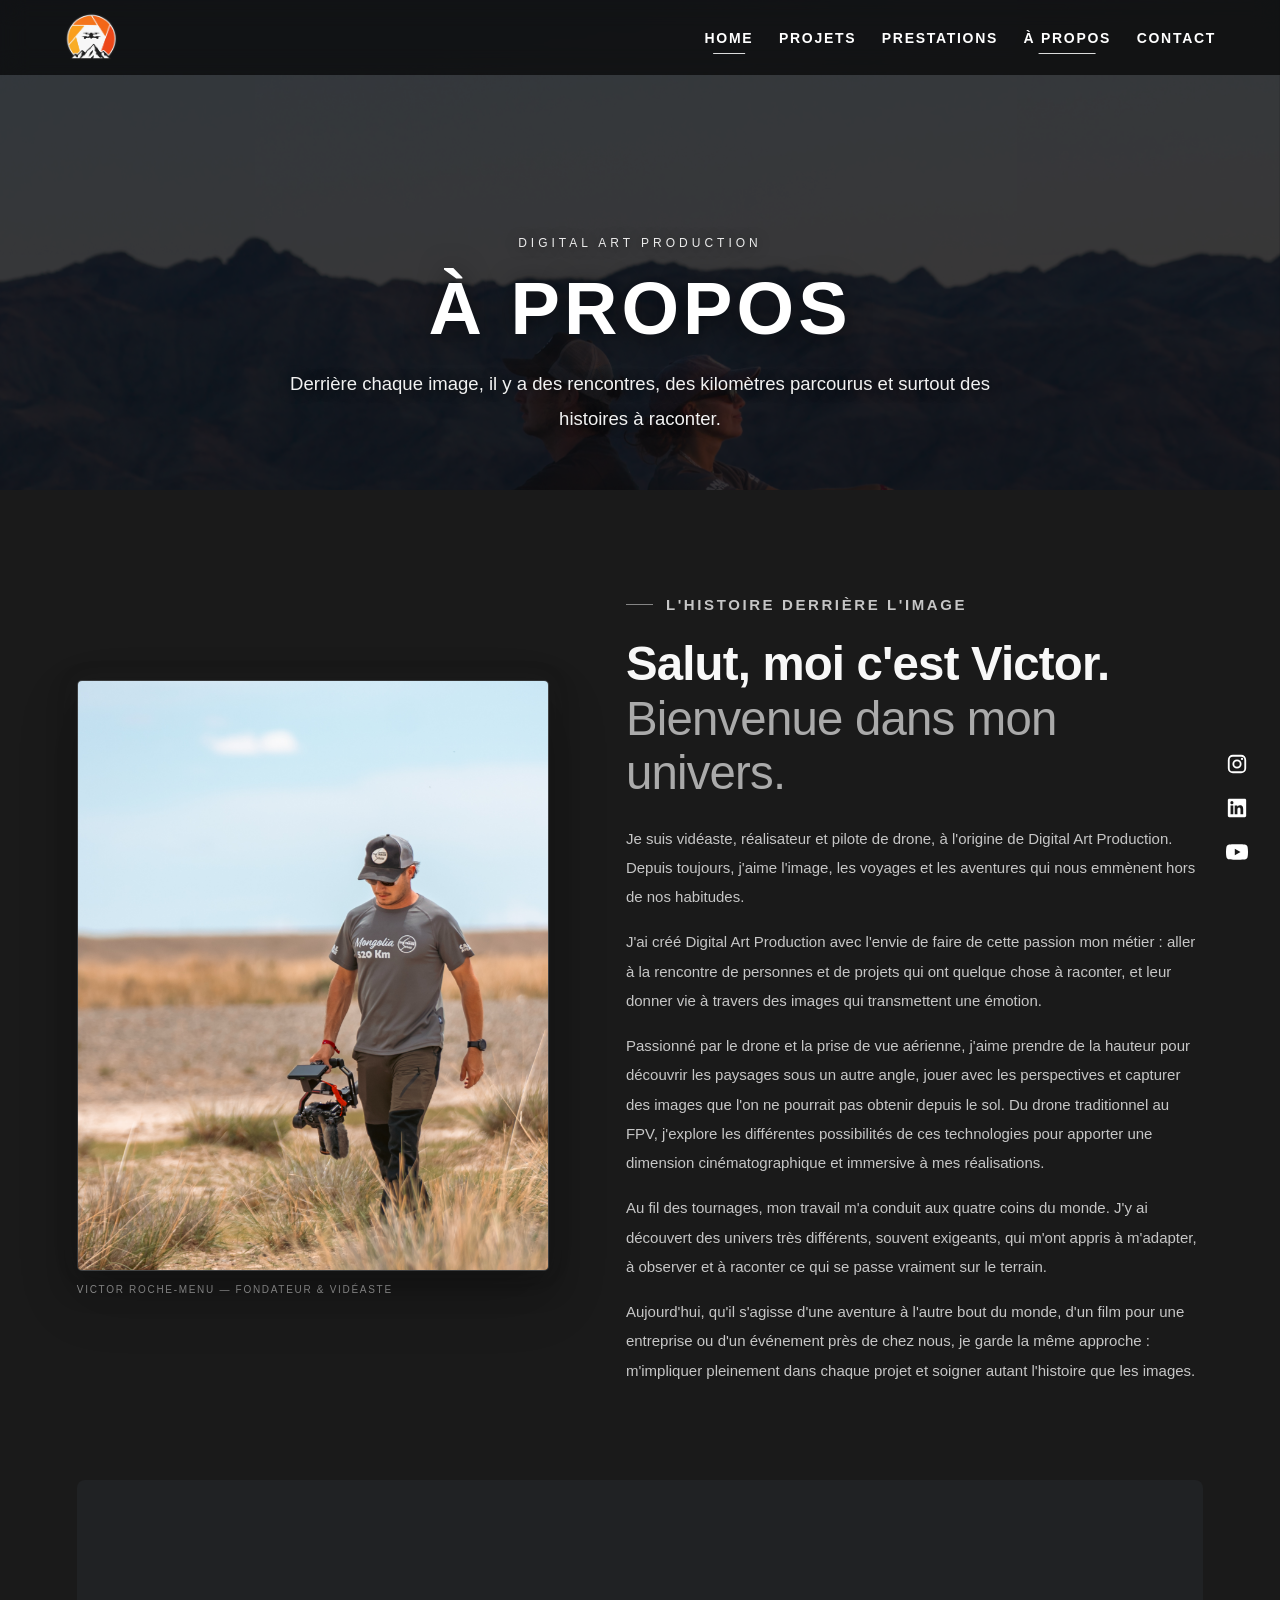
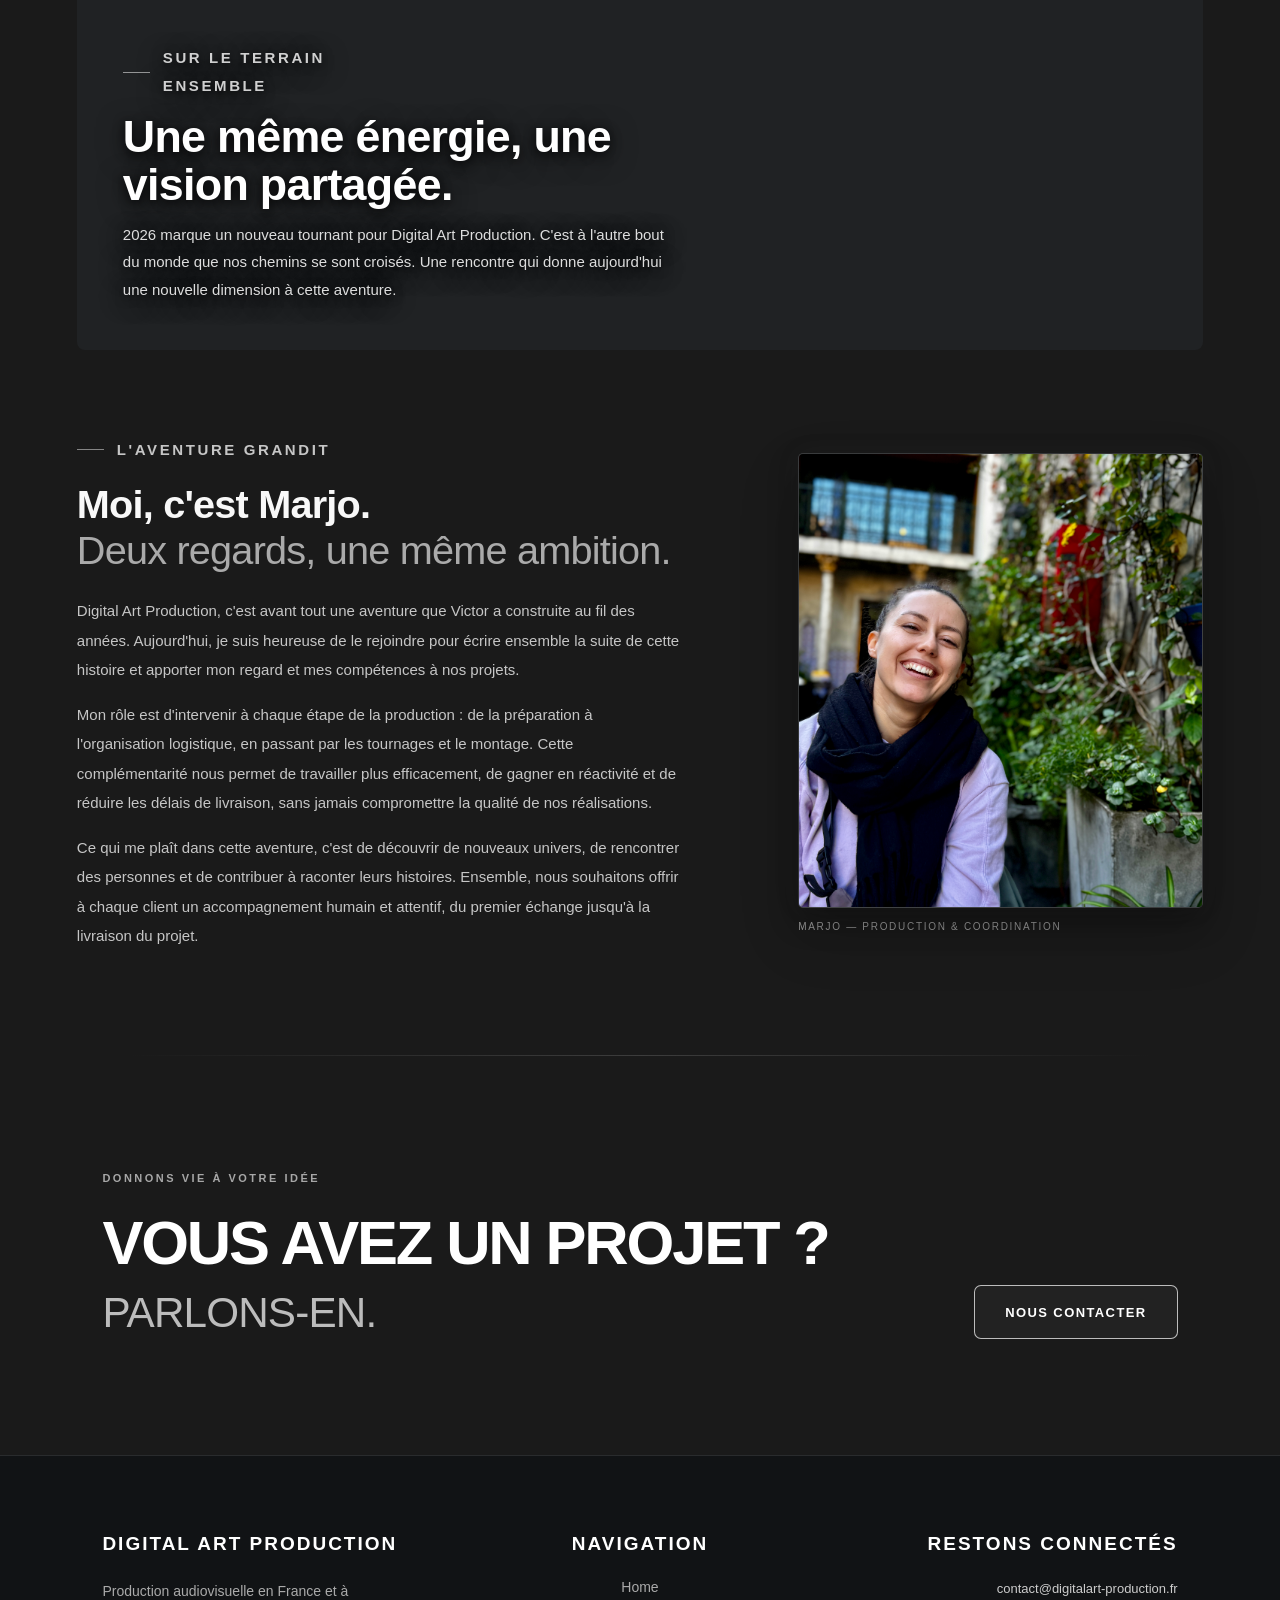
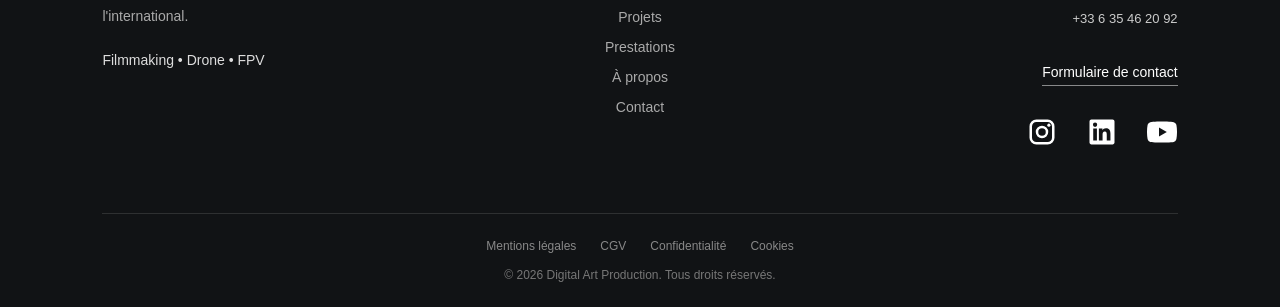
==== apropos.html @ 4b7ef5a2 "Correction carrousels mobile et harmonisation menu footer" ====
<!DOCTYPE html>
<html lang="fr">

<head>
    <!-- INFORMATIONS GÉNÉRALES -->
    <meta charset="UTF-8">
    <meta name="viewport" content="width=device-width, initial-scale=1.0">

    <meta
        name="description"
        content="Découvrez l’histoire de Digital Art Production, fondé par Victor Roche-Menu, et le travail de l’équipe Victor et Marjo en production audiovisuelle."
    >

    <title>À propos | Digital Art Production</title>

    <!-- FEUILLE DE STYLE -->
    <link rel="stylesheet" href="style.css">
    <style>
        /* Coordonnées et alignement de la colonne contact du footer */
        .site-footer .footer-contact-column { text-align: right; align-items: flex-end; }
        .site-footer .footer-contact-column .contact-details {
            display: flex;
            flex-direction: column;
            align-items: flex-end;
            gap: 10px;
            margin: 18px 0;
            padding: 0;
            text-align: right;
        }
        .site-footer .footer-contact-column .contact-details a {
            color: #ccc;
            font-size: 13px;
            line-height: 1.5;
            text-align: right;
            text-decoration: none;
            overflow-wrap: anywhere;
        }
        .site-footer .footer-contact-column .contact-details a:hover { color: #fff; }
        .site-footer .footer-contact-column .footer-socials { justify-content: flex-end; }
        .site-footer .footer-contact-column .footer-socials svg {
            width: 22px;
            height: 22px;
            display: block;
        }

        /* Photo sous la navigation, même bandeau semi-transparent que HOME. */
        .about-page .page-main { padding-top: 0; }
        .about-page .navbar {
            background: rgba(0, 0, 0, .65);
            -webkit-backdrop-filter: blur(12px);
            backdrop-filter: blur(12px);
        }

        /* À PROPOS — portraits éditoriaux, styles isolés à cette page */
        /* Bannière À PROPOS : photo fixe, voile anthracite uniforme sans fondu. */
        .about-page .page-hero {
            position: relative;
            display: flex;
            align-items: flex-end;
            justify-content: center;
            min-height: clamp(360px, 60svh, 630px);
            padding: clamp(110px, 14vh, 170px) 6% clamp(40px, 6vh, 76px);
            box-sizing: border-box;
            isolation: isolate;
            background-color: #17191b;
            background-image: url("images/victor-marjo.jpg");
            background-size: cover;
            background-position: center 10%;
            background-repeat: no-repeat;
            /* La photo reste figée sur ordinateur. */
            background-attachment: fixed;
            border: 0;
        }
        /* Filtre sombre uniforme sur la photo du haut : aucun dégradé. */
        .about-page .page-hero::after {
            content: "";
            position: absolute;
            top: 0;
            right: 0;
            bottom: -2px;
            left: 0;
            z-index: 0;
            pointer-events: none;
            /* Opacité constante sur toute la bannière. */
            background: rgba(15, 16, 18, .93);
        }
        .about-page .about-hero-intro {
            position: relative;
            width: min(900px, 100%);
            text-align: center;
            z-index: 1;
        }
        .about-page .about-hero-intro .page-eyebrow {
            color: rgba(255,255,255,.9);
            text-shadow: 0 1px 12px rgba(0,0,0,.5);
        }
        .about-page .about-hero-intro h1 {
            margin-bottom: 20px;
            color: #fff;
            font-size: clamp(42px, 6vw, 74px);
            line-height: 1.05;
            letter-spacing: .055em;
            text-shadow: 0 3px 26px rgba(0,0,0,.6);
        }
        .about-page .about-hero-intro .page-lead {
            color: #f2f2f2;
            text-shadow: 0 1px 12px rgba(0,0,0,.65);
        }
        @media (max-width: 820px) {
            .about-page .page-hero {
                min-height: 54svh;
                padding: 108px 7% 44px;
                background-attachment: scroll;
                background-position: center 10%;
            }
        }
        @media (max-width: 520px) {
            .about-page .page-hero {
                min-height: 51svh;
                padding: 104px 7% 38px;
                background-position: center 10%;
            }
            .about-page .about-hero-intro h1 { font-size: clamp(37px, 9vw, 52px); letter-spacing: .035em; }
            .about-page .about-hero-intro .page-lead { font-size: 14px; line-height: 1.7; }
        }
        .about-page .about-content { width: min(1190px, 88%); padding: 100px 0 105px; }
        .about-page .about-kicker {
            display: flex; align-items: center; gap: 13px;
            margin: 0 0 18px; color: #a6a6a6; font-size: 11px;
            font-weight: 700; letter-spacing: 2.6px; text-transform: uppercase;
        }
        .about-page .about-kicker::before {
            content: ""; flex: 0 0 27px; height: 1px; background: #858585;
        }
        .about-page .about-founder {
            display: grid; grid-template-columns: minmax(0, 0.90fr) minmax(0, 1.10fr);
            align-items: center; gap: clamp(40px, 6vw, 100px);
        }
        .about-page .about-photo { margin: 0; min-width: 0; }
        /* Portraits : profondeur discrète dans l'esprit des photos de HOME */
        .about-page .about-photo-frame {
            position: relative; overflow: hidden; border-radius: 5px;
            background: linear-gradient(135deg, #343739, #1e2022);
            border: 1px solid rgba(110,110,110,.25);
            box-shadow: 0 12px 30px rgba(0,0,0,.25),
                        0 25px 60px rgba(0,0,0,.18),
                        0 0 25px rgba(90,90,90,.08);
            transition: box-shadow .4s ease, transform .4s ease;
        }
        .about-page .about-photo-frame img {
            display: block; width: 100%; height: 100%; object-fit: cover;
            transition: transform .5s cubic-bezier(.22,1,.36,1);
        }
        @media (hover: hover) and (pointer: fine) {
            .about-page .about-photo-frame:hover {
                transform: translateY(-3px);
                box-shadow: 0 18px 38px rgba(0,0,0,.30),
                            0 30px 70px rgba(0,0,0,.20),
                            0 0 30px rgba(100,100,100,.10);
            }
            .about-page .about-photo-frame:hover img { transform: scale(1.012); }
        }
        /* Titre de chaque portrait : visible uniquement sur mobile */
        .about-page .about-mobile-photo-title { display: none; }

        .about-page .about-founder .about-photo-frame { aspect-ratio: 4 / 5; }
        .about-page .about-photo figcaption {
            margin-top: 13px; color: #9c9c9c; font-size: 10px;
            letter-spacing: 1.7px; text-transform: uppercase;
        }
        .about-page .about-heading { margin: 0 0 23px; font-size: clamp(32px, 3.7vw, 51px); line-height: 1.15; letter-spacing: -.8px; color: #f8f8f8; }
        .about-page .about-heading span { display: block; color: #aaa; font-weight: 400; }
        .about-page .about-story p { font-size: 15px; line-height: 1.95; color: #c6c6c6; }
        .about-page .about-story p + p { margin-top: 16px; }
        .about-page .about-duo-banner {
            position: relative;
            min-height: clamp(300px, 44vw, 470px);
            margin: 95px 0 85px;
            border-radius: 8px;
            overflow: hidden;
            border: 0;
            background: #202224;
            box-shadow: none;
        }
        /* Photo fixe « Sur le terrain ensemble » : aucun zoom au survol. */
        .about-page .about-duo-banner::before {
            content: "";
            position: absolute;
            inset: 0;
            z-index: 0;
            background: url('images/victor-marjo.jpg') center center / cover no-repeat fixed;
        }
        .about-page .about-duo-mobile-image { display: none; }
        .about-page .about-duo-banner::after {
            content: "";
            position: absolute;
            inset: 0;
            background: linear-gradient(90deg, rgba(14,15,16,.72) 0%, rgba(14,15,16,.30) 45%, rgba(14,15,16,.08) 100%);
        }
        .about-page .about-duo-banner-content {
            position: relative;
            z-index: 1;
            display: flex;
            flex-direction: column;
            justify-content: flex-end;
            align-items: flex-start;
            min-height: inherit;
            padding: clamp(28px, 4vw, 46px);
        }
        .about-page .about-duo-banner .about-kicker {
            margin-bottom: 12px;
            color: rgba(255,255,255,.80);
        }
        .about-page .about-duo-banner .about-kicker::before {
            background: rgba(255,255,255,.52);
        }
        .about-page .about-duo-banner h2 {
            max-width: 520px;
            margin: 0 0 12px;
            color: #fff;
            font-size: clamp(28px, 3.5vw, 46px);
            line-height: 1.08;
            letter-spacing: -.7px;
        }
        .about-page .about-duo-banner p {
            max-width: 560px;
            margin: 0;
            color: rgba(255,255,255,.86);
            font-size: 15px;
            line-height: 1.85;
        }
        .about-page .about-team {
            display: grid; grid-template-columns: minmax(0,1.15fr) minmax(0,.85fr);
            gap: clamp(38px, 6vw, 95px); align-items: center;
        }
        .about-page .about-team .about-photo { max-width: 405px; width: 100%; justify-self: end; }
        .about-page .about-team .about-photo-frame { aspect-ratio: 4 / 4.5; }
        .about-page .about-team .about-heading { font-size: clamp(30px,3.1vw,43px); }
        /* Même appel à projet que sur la page HOME ; styles locaux pour garder le fichier autonome. */
        .about-page .home-contact-cta { position: relative; padding: clamp(75px, 9vw, 125px) 8%; background: transparent; }
        .about-page .home-contact-cta-inner { width: min(1200px,100%); margin: 0 auto; display: grid; grid-template-columns: minmax(0,1fr) auto; align-items: end; gap: clamp(30px,6vw,100px); }
        .about-page .home-contact-cta-text { min-width: 0; }
        .about-page .home-contact-cta-kicker { margin: 0 0 22px; font-size: 11px; font-weight: 600; line-height: 1.5; letter-spacing: 2.5px; color: #a7a7a7; text-align: left; }
        .about-page .home-contact-cta #about-contact-title { margin: 0 0 9px; font-size: clamp(36px,4.8vw,68px); font-weight: 700; line-height: 1.12; letter-spacing: -.035em; color: #fff; text-align: left; }
        .about-page .home-contact-cta-subtitle { margin: 0; font-size: clamp(28px,3.3vw,46px); font-weight: 400; line-height: 1.25; letter-spacing: -.02em; color: #bcbcbc; text-align: left; }
        .about-page .home-contact-cta-button { display: inline-flex; align-items: center; justify-content: center; align-self: end; min-height: 54px; padding: 17px 30px; border: 1px solid rgba(255,255,255,.7); border-radius: 7px; background: rgba(255,255,255,.035); color: #fff; text-decoration: none; white-space: nowrap; font-family: Arial,sans-serif; font-size: 13px; font-weight: 700; letter-spacing: 1.4px; transition: background .3s ease,color .3s ease,transform .3s ease,border-color .3s ease; }
        .about-page .home-contact-cta-button:hover, .about-page .home-contact-cta-button:focus-visible { background: #fff; color: #1a1a1a; border-color: #fff; transform: translateY(-3px); }
        .about-page .home-contact-cta-button:focus-visible { outline: 2px solid #fff; outline-offset: 4px; }
        @media (max-width: 800px) {
            .about-page .home-contact-cta { padding: 75px 7% 85px; }
            .about-page .home-contact-cta-inner { grid-template-columns: 1fr; gap: 34px; justify-items: start; }
            .about-page .home-contact-cta #about-contact-title { font-size: clamp(31px,7vw,50px); }
            .about-page .home-contact-cta-subtitle { font-size: clamp(26px,6vw,38px); }
        }
        @media (prefers-reduced-motion: reduce) { .about-page .home-contact-cta-button { transition: none; } }
        @media (max-width: 820px) {
            .about-page .about-content { width: min(670px, 88%); padding: 70px 0 80px; }
            .about-page .about-founder, .about-page .about-team { grid-template-columns: 1fr; gap: 35px; }
            .about-page .about-founder .about-photo { max-width: 530px; }
            .about-page .about-team .about-photo { max-width: 460px; justify-self: start; }
            .about-page .about-team .about-photo { order: -1; }
            /* Titres sur les portraits, sans masquer les visages : bandeau bas dégradé. */
            .about-page .about-founder .about-photo-frame,
            .about-page .about-team .about-photo-frame { position: relative; }
            .about-page .about-mobile-photo-title {
                display: flex;
                position: absolute;
                z-index: 2;
                left: 0; right: 0; bottom: 0;
                flex-direction: column;
                align-items: flex-start;
                gap: 5px;
                padding: 68px 22px 23px;
                background: linear-gradient(to bottom, transparent 0%, rgba(0,0,0,.38) 36%, rgba(0,0,0,.84) 100%);
                color: #fff;
                pointer-events: none;
            }
            .about-page .about-mobile-photo-title strong {
                font-size: clamp(22px, 5vw, 30px);
                line-height: 1.16;
                font-weight: 700;
                letter-spacing: -.3px;
            }
            .about-page .about-mobile-photo-title > span:last-child {
                font-size: clamp(13px, 3.2vw, 17px);
                color: rgba(255,255,255,.85);
            }
            .about-page .about-mobile-photo-kicker {
                color: rgba(255,255,255,.76);
                font-size: 10px;
                text-transform: uppercase;
                letter-spacing: 1.9px;
                font-weight: 700;
            }
            /* Les titres restent dans le HTML pour l'accessibilité, mais ne sont plus répétés visuellement. */
            .about-page .about-founder .about-story > .about-heading,
            .about-page .about-team .about-story > .about-heading {
                position: absolute;
                width: 1px; height: 1px;
                padding: 0; margin: -1px;
                overflow: hidden;
                clip-path: inset(50%);
                white-space: nowrap;
                border: 0;
            }
            .about-page .about-founder .about-story > .about-kicker,
            .about-page .about-team .about-story > .about-kicker { display: none; }

            /* Carte compacte sur mobile : photo entière et texte intégré en dessous. */
            .about-page .about-duo-banner {
                min-height: 0;
                margin: 48px 0 48px;
                background: #202224;
                border-radius: 12px;
                border: 1px solid rgba(255,255,255,.09);
                overflow: hidden;
            }
            .about-page .about-duo-banner::before,
            .about-page .about-duo-banner::after { display: none; }
            .about-page .about-duo-mobile-image {
                display: block;
                width: 100%;
                height: auto;
                object-fit: contain;
            }
            .about-page .about-duo-banner-content {
                min-height: 0;
                padding: 22px;
                background: linear-gradient(160deg, #272a2c, #1c1e20);
            }
            .about-page .about-duo-banner .about-kicker { margin-bottom: 9px; font-size: 10px; letter-spacing: 1.7px; }
            .about-page .about-duo-banner h2 { font-size: clamp(23px, 4.7vw, 29px); line-height: 1.17; margin-bottom: 10px; }
            .about-page .about-duo-banner p { font-size: 13px; line-height: 1.65; }
        }
        @media (max-width: 520px) {
            .about-page .about-duo-banner {
                min-height: 0;
                margin: 36px 0 42px;
                border-radius: 10px;
            }
            .about-page .about-duo-banner-content { padding: 19px 18px 20px; }
            .about-page .about-duo-banner h2 { font-size: 23px; }
            .about-page .about-duo-banner p { font-size: 13px; line-height: 1.65; }
            .about-page .about-content { width: 88%; padding-top: 55px; }
            .about-page .about-founder .about-photo-frame { aspect-ratio: 4 / 4.5; }
            .about-page .about-team .about-photo-frame { aspect-ratio: 4 / 4; }
            .about-page .about-story p { font-size: 14px; }
            .about-page .about-mobile-photo-title { padding: 56px 17px 18px; }
        }
        @media (prefers-reduced-motion: reduce) {
            .about-page .about-photo-frame,
            .about-page .about-photo-frame img { transition: none; }
            .about-page .about-photo-frame:hover { transform: none; }
            .about-page .about-photo-frame:hover img { transform: none; }
        }

        /* FOND PARTAGÉ À PROPOS : même photo fixe sur toute la page. */
        body.about-page::before {
            background: url("images/victor-marjo.jpg") center 10% / cover no-repeat;
        }
        .about-page .page-main {
            background: transparent;
            padding-top: 0;
        }
        /* Bandeau du haut : laisse transparaître légèrement le fond unique. */
        .about-page .page-hero {
            background: transparent;
            background-image: none;
            background-attachment: initial;
        }
        .about-page .page-hero::after {
            inset: 0;
            background: rgba(15, 16, 18, .80);
        }
        /* Partie présentation : opaque jusqu'aux bords de la fenêtre. */
        .about-page .about-content {
            position: relative;
            isolation: isolate;
        }
        .about-page .about-content::before {
            content: "";
            position: absolute;
            inset: 0 auto 0 50%;
            transform: translateX(-50%);
            width: 100vw;
            z-index: -1;
            background: #1a1a1a;
            pointer-events: none;
        }
        /* Fenêtre sur la même image : aucun voile coloré devant la photo. */
        .about-page .about-duo-banner::before {
            background: url("images/victor-marjo.jpg") center 10% / cover no-repeat fixed;
        }
        .about-page .about-duo-banner::after { display: none; }
        .about-page .about-duo-banner-content {
            text-shadow: 0 2px 11px rgba(0,0,0,.82), 0 5px 27px rgba(0,0,0,.6);
        }
        /* CTA final : fond opaque comme les biographies. */
        .about-page .home-contact-cta { background: #1a1a1a; }
        @media (max-width: 820px) {
            /* Même composition sur mobile : titre au-dessus du fond fixe partagé. */
            .about-page .page-hero { background: transparent; }
            .about-page .page-hero::after { background: rgba(15, 16, 18, .80); }

            /* Carte « Sur le terrain ensemble » : texte à nouveau superposé
               à la photo, sans panneau gris séparé, comme sur ordinateur. */
            .about-page .about-duo-banner {
                display: grid;
                min-height: 0;
                background: #202224;
                border: 0;
            }
            .about-page .about-duo-banner::before,
            .about-page .about-duo-banner::after { display: none; }
            .about-page .about-duo-mobile-image {
                display: block;
                width: 100%;
                height: auto;
                grid-area: 1 / 1;
                object-fit: contain;
            }
            .about-page .about-duo-banner-content {
                grid-area: 1 / 1;
                align-self: stretch;
                justify-content: flex-end;
                padding: 22px;
                min-height: 0;
                background: linear-gradient(to bottom,
                    transparent 0%,
                    rgba(0,0,0,.06) 34%,
                    rgba(0,0,0,.74) 100%);
                text-shadow: 0 2px 10px rgba(0,0,0,.88),
                             0 3px 20px rgba(0,0,0,.65);
            }
            .about-page .about-duo-banner .about-kicker { color: #f1f1f1; }
            .about-page .about-duo-banner p { color: #fff; }
        }
        @media (max-width: 520px) {
            .about-page .about-duo-banner-content { padding: 17px 16px; }
            .about-page .about-duo-banner h2 { font-size: clamp(20px, 5.5vw, 25px); }
            .about-page .about-duo-banner p { font-size: 12px; line-height: 1.45; }
        }
    </style>
    <style>

        /* HAUTEUR UNIFORME DES BANNIÈRES INTERNES — HOME EXCLUE
           Une même hauteur mesurée depuis le haut de la fenêtre,
           quelles que soient les photos et les particularités de chaque page. */
        .page-main { padding-top: 0 !important; }
        .page-main > .page-hero {
            height: 490px !important;
            min-height: 490px !important;
            max-height: 490px !important;
            box-sizing: border-box !important;
        }
        @media (max-width: 900px) {
            .page-main > .page-hero {
                height: 420px !important;
                min-height: 420px !important;
                max-height: 420px !important;
            }
        }
        @media (max-width: 650px) {
            .page-main > .page-hero {
                height: 360px !important;
                min-height: 360px !important;
                max-height: 360px !important;
            }
        }
    </style>
</head>

<body class="about-page">

    <!-- =========================================
         1. MENU DE NAVIGATION
    ========================================= -->

    <nav class="navbar" aria-label="Navigation principale">
        <!-- Logo couleur -->
        <a
            href="index.html"
            class="nav-logo"
            aria-label="Accueil Digital Art Production"
        >
            <img
                src="images/logo-couleur.png"
                alt="Digital Art Production"
            >
        </a>
        <!-- Menu hamburger pour mobile -->
        <button
            class="menu-toggle"
            type="button"
            aria-label="Ouvrir le menu"
            aria-expanded="false"
            aria-controls="nav-links"
        >
            <span></span>
            <span></span>
            <span></span>
        </button>
        <!-- Liens du menu -->
        <div class="nav-links" id="nav-links">
            <a href="index.html" aria-current="page">
                HOME
            </a>
            <a href="projets.html">
                PROJETS
            </a>
            <a href="prestations.html">
                PRESTATIONS
            </a>
            <a aria-current="page" href="apropos.html">
                À PROPOS
            </a>
            <a href="contact.html">
                CONTACT
            </a>
        </div>
    </nav>


    <!-- =========================================
         2. CONTENU PRINCIPAL
    ========================================= -->

    <main class="page-main">
        <header class="page-hero">
            <div class="about-hero-intro">
                <p class="page-eyebrow">DIGITAL ART PRODUCTION</p>
                <h1>À PROPOS</h1>
                <p class="page-lead">Derrière chaque image, il y a des rencontres, des kilomètres parcourus et surtout des histoires à raconter.</p>
            </div>
        </header>

        <div class="page-content about-content">
            <!-- VICTOR : PORTRAIT ET PARCOURS. Texte modifiable à tout moment. -->
            <section class="about-founder" aria-labelledby="about-victor-title">
                <figure class="about-photo">
                    <div class="about-photo-frame">
                        <img src="images/photo-bio.jpg" alt="Victor Roche-Menu, fondateur de Digital Art Production" loading="lazy" width="800" height="1000">
                        <div class="about-mobile-photo-title" aria-hidden="true">
                            <span class="about-mobile-photo-kicker">Le fondateur</span>
                            <strong>Salut, moi c'est Victor.</strong>
                            <span>Bienvenue dans mon univers.</span>
                        </div>
                    </div>
                    <figcaption>Victor Roche-Menu — Fondateur &amp; vidéaste</figcaption>
                </figure>

                <div class="about-story">
                    <p class="about-kicker">L'histoire derrière l'image</p>
                    <h2 class="about-heading" id="about-victor-title">Salut, moi c'est Victor.<span>Bienvenue dans mon univers.</span></h2>
                    <p>Je suis vidéaste, réalisateur et pilote de drone, à l'origine de Digital Art Production. Depuis toujours, j'aime l'image, les voyages et les aventures qui nous emmènent hors de nos habitudes.</p>
                    <p>J'ai créé Digital Art Production avec l'envie de faire de cette passion mon métier : aller à la rencontre de personnes et de projets qui ont quelque chose à raconter, et leur donner vie à travers des images qui transmettent une émotion.</p>
                    <p>Passionné par le drone et la prise de vue aérienne, j'aime prendre de la hauteur pour découvrir les paysages sous un autre angle, jouer avec les perspectives et capturer des images que l'on ne pourrait pas obtenir depuis le sol. Du drone traditionnel au FPV, j'explore les différentes possibilités de ces technologies pour apporter une dimension cinématographique et immersive à mes réalisations.</p>
                    <p>Au fil des tournages, mon travail m'a conduit aux quatre coins du monde. J'y ai découvert des univers très différents, souvent exigeants, qui m'ont appris à m'adapter, à observer et à raconter ce qui se passe vraiment sur le terrain.</p>
                    <p>Aujourd'hui, qu'il s'agisse d'une aventure à l'autre bout du monde, d'un film pour une entreprise ou d'un événement près de chez nous, je garde la même approche : m'impliquer pleinement dans chaque projet et soigner autant l'histoire que les images.</p>
                </div>
            </section>

            <section class="about-duo-banner" aria-label="Victor et Marjo sur le terrain">
                <img class="about-duo-mobile-image" src="images/victor-marjo.jpg" alt="Victor et Marjo ensemble" loading="lazy">
                <div class="about-duo-banner-content">
                    <p class="about-kicker">Sur le terrain ensemble</p>
                    <h2>Une même énergie, une vision partagée.</h2>
                    <p>2026 marque un nouveau tournant pour Digital Art Production. C'est à l'autre bout du monde que nos chemins se sont croisés. Une rencontre qui donne aujourd'hui une nouvelle dimension à cette aventure.</p>
                </div>
            </section>

            <!-- MARJO : UNE PLACE À PART ENTIÈRE DANS L'ÉQUIPE -->
            <section class="about-team" aria-labelledby="about-marjo-title">
                <div class="about-story">
                    <p class="about-kicker">L'aventure grandit</p>
                    <h2 class="about-heading" id="about-marjo-title">Moi, c'est Marjo.<span>Deux regards, une même ambition.</span></h2>
                    <p>Digital Art Production, c'est avant tout une aventure que Victor a construite au fil des années. Aujourd'hui, je suis heureuse de le rejoindre pour écrire ensemble la suite de cette histoire et apporter mon regard et mes compétences à nos projets.</p>
                    <p>Mon rôle est d'intervenir à chaque étape de la production : de la préparation à l'organisation logistique, en passant par les tournages et le montage. Cette complémentarité nous permet de travailler plus efficacement, de gagner en réactivité et de réduire les délais de livraison, sans jamais compromettre la qualité de nos réalisations.</p>
                    <p>Ce qui me plaît dans cette aventure, c'est de découvrir de nouveaux univers, de rencontrer des personnes et de contribuer à raconter leurs histoires. Ensemble, nous souhaitons offrir à chaque client un accompagnement humain et attentif, du premier échange jusqu'à la livraison du projet.</p>
                </div>

                <figure class="about-photo">
                    <div class="about-photo-frame">
                        <img src="images/marjo.jpg" alt="Marjo, membre de l'équipe Digital Art Production" loading="lazy" width="800" height="900">
                        <div class="about-mobile-photo-title" aria-hidden="true">
                            <span class="about-mobile-photo-kicker">L'aventure grandit</span>
                            <strong>Moi, c'est Marjo.</strong>
                            <span>Deux regards, une même ambition.</span>
                        </div>
                    </div>
                    <figcaption>Marjo — Production &amp; coordination</figcaption>
                </figure>
            </section>

        </div>

        <!-- Appel à projet identique à la section de la page HOME -->
        <section class="home-contact-cta" aria-labelledby="about-contact-title">
            <div class="home-contact-cta-inner">
                <div class="home-contact-cta-text">
                    <p class="home-contact-cta-kicker">DONNONS VIE À VOTRE IDÉE</p>
                    <h2 id="about-contact-title">VOUS AVEZ UN PROJET ?</h2>
                    <p class="home-contact-cta-subtitle">PARLONS-EN.</p>
                </div>
                <a class="home-contact-cta-button" href="contact.html">NOUS CONTACTER</a>
            </div>
        </section>
    </main>


    <!-- =========================================
         3. FOOTER
    ========================================= -->

    <footer class="site-footer">

<div class="footer-container">

<!-- 4.1 GAUCHE — ENTREPRISE -->

<div class="footer-column footer-brand">

<h3>DIGITAL ART PRODUCTION</h3>

<p>Production audiovisuelle en France et à l'international.</p>

<p class="footer-specialties">Filmmaking • Drone • FPV</p>

</div>

<!-- =================================
                 4.2 CENTRE — NAVIGATION
            \================================= -->

<div class="footer-column">

<h4>NAVIGATION</h4>

<nav aria-label="Navigation de pied de page" class="footer-links">

<a href="index.html">Home</a>

<a href="projets.html">Projets</a>

<a href="prestations.html">Prestations</a>

<a href="apropos.html">À propos</a>

<a href="contact.html">Contact</a>

</nav>

</div>

<!-- =================================
                 4.3 DROITE — RÉSEAUX SOCIAUX
            \================================= -->

<div class="footer-column footer-contact-column">

<h4>RESTONS CONNECTÉS</h4>

<div aria-label="Coordonnées" class="contact-details">

<a href="mailto:contact@digitalart-production.fr">contact@digitalart-production.fr</a>

<a href="tel:+33635462092">+33 6 35 46 20 92</a>

</div>

<a class="footer-contact" href="contact.html">
                    Formulaire de contact
                </a>

<!-- LOGOS DES RÉSEAUX -->

<div class="footer-socials">

<!-- INSTAGRAM -->

<a aria-label="Instagram" href="https://www.instagram.com/victor_rochemenu/" rel="noopener noreferrer" target="_blank" title="Instagram">

<svg aria-hidden="true" fill="currentColor" viewbox="0 0 24 24">

<path d="M7.5 2h9A5.5 5.5 0 0 1 22 7.5v9a5.5 5.5 0 0 1-5.5 5.5h-9A5.5 5.5 0 0 1 2 16.5v-9A5.5 5.5 0 0 1 7.5 2zm0 2A3.5 3.5 0 0 0 4 7.5v9A3.5 3.5 0 0 0 7.5 20h9a3.5 3.5 0 0 0 3.5-3.5v-9A3.5 3.5 0 0 0 16.5 4h-9z"></path>

<path d="M12 7a5 5 0 1 1 0 10 5 5 0 0 1 0-10zm0 2a3 3 0 1 0 0 6 3 3 0 0 0 0-6z"></path>

<circle cx="17.5" cy="6.5" r="1.25"></circle>

</svg>

</a>

<!-- LINKEDIN -->

<a aria-label="LinkedIn" href="https://www.linkedin.com/in/victor-roche-menu-60917814a/" rel="noopener noreferrer" target="_blank" title="LinkedIn">

<svg aria-hidden="true" fill="currentColor" viewbox="0 0 24 24">

<path d="M20.45 2H3.55C2.69 2 2 2.68 2 3.52v16.96C2 21.32 2.69 22 3.55 22h16.9c.86 0 1.55-.68 1.55-1.52V3.52C22 2.68 21.31 2 20.45 2zM7.93 18.75H4.98V9.2h2.95v9.55zM6.45 7.9a1.71 1.71 0 1 1 0-3.42 1.71 1.71 0 0 1 0 3.42zm12.3 10.85H15.8V14.1c0-1.11-.02-2.54-1.55-2.54-1.55 0-1.79 1.21-1.79 2.46v4.73H9.51V9.2h2.83v1.3h.04c.39-.75 1.36-1.55 2.8-1.55 2.99 0 3.57 1.97 3.57 4.52v5.28z"></path>

</svg>

</a>

<!-- YOUTUBE -->

<a aria-label="YouTube Digital Art Production" href="https://www.youtube.com/@DigitalArt_Prod" rel="noopener noreferrer" target="_blank" title="YouTube">

<svg aria-hidden="true" fill="currentColor" viewbox="0 0 24 24">

<path d="M23.5 6.2a3 3 0 0 0-2.1-2.1C19.55 3.6 12 3.6 12 3.6s-7.55 0-9.4.5A3 3 0 0 0 .5 6.2 31.1 31.1 0 0 0 0 12a31.1 31.1 0 0 0 .5 5.8 3 3 0 0 0 2.1 2.1c1.85.5 9.4.5 9.4.5s7.55 0 9.4-.5a3 3 0 0 0 2.1-2.1A31.1 31.1 0 0 0 24 12a31.1 31.1 0 0 0-.5-5.8zM9.6 15.6V8.4l6.25 3.6-6.25 3.6z"></path>

</svg>

</a>

</div>

</div>

</div>

<!-- =====================================
             4.4 BAS DU FOOTER — LIENS LÉGAUX
        \===================================== -->

<div class="footer-bottom">

<div class="footer-legal">

<a href="mentions-legales.html">
                    Mentions légales
                </a>

<a href="cgv.html">
                    CGV
                </a>

<a href="confidentialite.html">
                    Confidentialité
                </a>

<a href="cookies.html">
                    Cookies
                </a>

</div>
        <p>© 2026 Digital Art Production. Tous droits réservés.</p>
    </div>

</footer>


    <!-- =========================================
         4. JAVASCRIPT
    ========================================= -->

    <script src="script.js"></script>

</body>
</html>
---- style.css ----
/* Digital Art Production — CSS réorganisé à cascade identique. */

/* ========================================= | DIGITAL ART PRODUCTION — STYLE COMPLET | ========================================= */

/* 1. BASE */

* {

    margin: 0;

    padding: 0;

    box-sizing: border-box;

}

html {

    scroll-behavior: smooth;

    scroll-padding-top: 85px;

}

body {

    background: #1a1a1a;

    color: #fff;

    font-family: Arial, sans-serif;

    isolation: isolate;

}

/* 2. PHOTOGRAPHIE FIXE */

body::before {

    content: "";

    position: fixed;

    inset: 0;

    width: 100%;

    height: 100vh;

    height: 100dvh;

    background: url("images/accueil.jpg") center center / cover no-repeat;

    z-index: -1;

    pointer-events: none;

}

/* 3. BANDEAU FIXE — 75 PX SUR TOUS LES ÉCRANS */

.navbar {

    position: fixed;

    top: 0;

    left: 0;

    width: 100%;

    height: 75px;

    min-height: 75px;

    padding: 0 5%;

    display: flex;

    justify-content: space-between;

    align-items: center;

    gap: 20px;

    background: rgba(0, 0, 0, .65);

    -webkit-backdrop-filter: blur(12px);

    backdrop-filter: blur(12px);

    z-index: 1000;

}

/* 4. LOGO COULEUR EN HAUT À GAUCHE */

.nav-logo {

    display: flex;

    align-items: center;

    justify-content: flex-start;

    height: 75px;

    flex: 0 1 auto;

    min-width: 0;

    text-decoration: none;

}

.nav-logo img {

    display: block;

    width: auto;

    height: 55px;

    max-width: 100%;

    object-fit: contain;

    transition: transform .4s cubic-bezier(.22, 1, .36, 1);

}

.nav-logo img:hover {

    transform: scale(1.05);

}

/* 5. MENU HORIZONTAL */

.nav-links {

    display: flex;

    align-items: center;

    gap: clamp(14px, 2vw, 30px);

}

.nav-links a {

    position: relative;

    display: inline-block;

    color: #fff;

    text-decoration: none;

    font-size: 14px;

    font-weight: 600;

    letter-spacing: 1.7px;

    white-space: nowrap;

    transition: transform .4s cubic-bezier(.22, 1, .36, 1), opacity .4s ease;

}

.nav-links a:hover {

    transform: scale(1.04);

    opacity: .88;

}

.nav-links a::after {

    content: "";

    position: absolute;

    left: 50%;

    bottom: -8px;

    width: 0;

    height: 1px;

    background: rgba(255,255,255,.85);

    transform: translateX(-50%);

    transition: width .4s cubic-bezier(.22, 1, .36, 1);

}

.nav-links a:hover::after,

.nav-links a:focus-visible::after {

    width: 65%;

}

/* 6. BOUTON HAMBURGER */

.menu-toggle {

    display: none;

    position: relative;

    width: 44px;

    min-width: 44px;

    height: 44px;

    padding: 0;

    border: 0;

    background: transparent;

    cursor: pointer;

    flex-direction: column;

    justify-content: center;

    align-items: center;

    gap: 6px;

    flex-shrink: 0;

    z-index: 1002;

    transition: transform .4s cubic-bezier(.22, 1, .36, 1);

}

.menu-toggle:hover {

    transform: scale(1.08);

}

.menu-toggle span {

    display: block;

    width: 26px;

    height: 2px;

    background: #fff;

    border-radius: 2px;

    transition: transform .4s ease, opacity .3s ease;

}

/* 7. ACCUEIL */

.hero {

    position: relative;

    z-index: 1;

    width: 100%;

    min-height: 100vh;

    min-height: 100dvh;

    padding: 100px 25px 40px;

    background: transparent;

    display: flex;

    flex-direction: column;

    justify-content: center;

    align-items: center;

    text-align: center;

}

.hero::before {

    content: "";

    position: absolute;

    inset: 0;

    background: rgba(0,0,0,.35);

    pointer-events: none;

}

.hero-logo {

    position: relative;

    z-index: 1;

    width: 100%;

}

.hero-logo img {

    display: block;

    width: 62.5vw;

    max-width: min(900px, 90%);

    height: auto;

    margin: 0 auto;

    transition: transform .4s cubic-bezier(.15, 1, .22, 1);

}

.hero-logo img:hover {

    transform: scale(1.03);

}

.hero p {

    position: relative;

    z-index: 1;

    margin-top: clamp(12px, 1.4vw, 20px);

    font-size: clamp(17px, 2.775vw, 40.5px);

    line-height: 1.35;

    color: #eee;

}

/* 8. SECTIONS */

main {

    position: relative;

    z-index: 2;

    background: rgba(26,26,26,.90);

}

main section {

    min-height: 60vh;

    padding: 120px 10% 80px;

    background: transparent;

    color: #fff;

    text-align: center;

}

main section h2 {

    font-size: 32px;

    letter-spacing: 3px;

    margin-bottom: 20px;

}

main section p {

    color: #aaa;

    line-height: 1.7;

}

/* 9. MOBILE — BASCULEMENT À 800 PX */

@media (max-width: 800px) {

    html {

        scroll-padding-top: 85px;

    }

    /* Le bandeau et le logo couleur NE changent PAS de hauteur. */

    .navbar {

        height: 75px;

        min-height: 75px;

        padding: 0 5%;

        gap: 10px;

    }

    .nav-logo {

        height: 75px;

        flex: 0 1 auto;

        min-width: 0;

    }

    .nav-logo img {

        height: 55px;

        max-width: 100%;

    }

    .menu-toggle {

        display: flex;

        margin-left: auto;

    }

    .menu-toggle.active span:nth-child(1) {

        transform: translateY(8px) rotate(45deg);

    }

    .menu-toggle.active span:nth-child(2) {

        opacity: 0;

    }

    .menu-toggle.active span:nth-child(3) {

        transform: translateY(-8px) rotate(-45deg);

    }

    /* Menu flottant fermé : sans flash au changement de largeur. */

    .nav-links {

        position: absolute;

        top: calc(100% + 12px);

        right: 5%;

        left: auto;

        display: flex;

        flex-direction: column;

        align-items: stretch;

        gap: 0;

        width: 290px;

        max-width: calc(100vw - 30px);

        max-height: min(450px, calc(100dvh - 110px));

        padding: 10px 0;

        overflow-y: auto;

        background: rgba(22,22,22,.90);

        -webkit-backdrop-filter: blur(20px);

        backdrop-filter: blur(20px);

        border: 1px solid rgba(255,255,255,.10);

        border-radius: 14px;

        box-shadow: 0 20px 55px rgba(0,0,0,.35);

        opacity: 0;

        visibility: hidden;

        pointer-events: none;

        transform: translateY(-12px) scale(.97);

        transform-origin: top right;

        transition: none;

    }

    .nav-links.active {

        opacity: 1;

        visibility: visible;

        pointer-events: auto;

        transform: translateY(0) scale(1);

        transition: opacity .4s ease, transform .6s cubic-bezier(.16,1,.3,1), visibility 0s;

    }

    .nav-links a {

        display: block;

        width: 100%;

        padding: 19px 28px;

        font-size: 14px;

        font-weight: 600;

        letter-spacing: 1.6px;

        text-align: left;

        transition: background .35s ease, padding-left .4s cubic-bezier(.22,1,.36,1);

    }

    .nav-links a::after {

        display: none;

    }

    .nav-links a:hover,

    .nav-links a:focus-visible {

        transform: none;

        opacity: 1;

        padding-left: 35px;

        background: rgba(255,255,255,.07);

    }

    main section {

        padding: 120px 7% 70px;

    }

}

/* 10. TRÈS PETITS ÉCRANS */

@media (max-width: 400px) {

    .navbar {

        padding: 0 15px;

    }

    .nav-links {

        right: 15px;

        width: 260px;

    }

}

/* 11. ACCESSIBILITÉ */

@media (prefers-reduced-motion: reduce) {

    html {

        scroll-behavior: auto;

    }

    *, *::before, *::after {

        transition-duration: .01ms !important;

        animation-duration: .01ms !important;

    }

}

/* ========================= | HOME - STRUCTURE | ========================= */

.section-container {

    width: min(1200px, 100%);

    margin: 0 auto;

}

.home-intro,

.video-themes,

.international {

    padding: 120px 8% 100px;

    text-align: center;

}

.home-intro h2,

.video-themes h2,

.international h2 {

    font-size: clamp(28px, 3vw, 42px);

    letter-spacing: 3px;

    margin-bottom: 30px;

}

.intro-text,

.international-text {

    max-width: 900px;

    margin: 0 auto;

    font-size: clamp(16px, 1.3vw, 20px);

    line-height: 1.8;

    color: #d6d6d6;

}

/* ========================= | THÈMES VIDÉO | ========================= */

.themes-grid {

    margin-top: 50px;

    display: grid;

    grid-template-columns: repeat(4, 1fr);

    gap: 25px;

}

.theme-card {

    background: rgba(255, 255, 255, 0.04);

    border: 1px solid rgba(255, 255, 255, 0.08);

    border-radius: 18px;

    padding: 35px 25px;

    text-align: left;

    backdrop-filter: blur(8px);

    -webkit-backdrop-filter: blur(8px);

    transition: transform 0.4s cubic-bezier(0.22, 1, 0.36, 1),

        border-color 0.4s ease,

background 0.4s ease;

}

.theme-card:hover {

    transform: translateY(-6px);

    background: rgba(255, 255, 255, 0.06);

    border-color: rgba(255, 255, 255, 0.16);

}

.theme-card h3 {

    font-size: 18px;

    letter-spacing: 2px;

    margin-bottom: 18px;

    color: #ffffff;

}

.theme-card p {

    color: #c7c7c7;

    line-height: 1.7;

    font-size: 15px;

}

/* ========================= | SECTION INTERNATIONAL | ========================= */

.international {

    padding-bottom: 120px;

}

.map-wrapper {

    position: relative;

    width: min(1000px, 100%);

    margin: 50px auto 0;

}

.world-map {

    display: block;

    width: 100%;

    height: auto;

    opacity: 0.95;

}

/* PINS */

.map-pin {

    position: absolute;

    width: 22px;

    height: 22px;

    background: #d62828;

    border-radius: 50% 50% 50% 0;

    transform: translate(-50%, -50%) rotate(-45deg);

    box-shadow: 0 8px 18px rgba(0, 0, 0, 0.25),

        0 0 0 3px rgba(214, 40, 40, 0.15);

    transition: transform 0.3s ease,

        box-shadow 0.3s ease;

}

.map-pin::before {

    content: "";

    position: absolute;

    top: 5px;

    left: 5px;

    width: 8px;

    height: 8px;

    background: white;

    border-radius: 50%;

}

.map-pin:hover {

    transform: translate(-50%, -50%) rotate(-45deg) scale(1.12);

    box-shadow: 0 10px 22px rgba(0, 0, 0, 0.30),

        0 0 0 5px rgba(214, 40, 40, 0.18);

}

.map-pin {

    animation: pinFloat 2.8s ease-in-out infinite;

}

@keyframes pinFloat {

    0% {

        transform: translate(-50%, -50%) rotate(-45deg);

    }

    50% {

        transform: translate(-50%, -54%) rotate(-45deg);

    }

    100% {

        transform: translate(-50%, -50%) rotate(-45deg);

    }

}

/* POSITIONS DES PINS - À AJUSTER */

.pin-france {

    top: 31%;

    left: 45%;

}

.pin-canada {

    top: 25%;

    left: 13%;

}

.pin-bolivie {

    top: 67.5%;

    left: 25%;

}

.pin-mongolie {

    top: 32%;

    left: 73%;

}

.pin-australie {

    top: 76%;

    left: 82%;

}

.pin-usa {

    top: 35.5%;

    left: 17%;

}

.pin-suisse {

    top: 32%;

    left: 46.4%;

}

/* ========================= | RESPONSIVE | ========================= */

@media (max-width: 1100px) {

    .themes-grid {

        grid-template-columns: repeat(2, 1fr);

    }

}

@media (max-width: 700px) {

    .home-intro,

    .video-themes,

    .international {

        padding: 90px 6% 80px;

    }

    .themes-grid {

        grid-template-columns: 1fr;

    }

    .theme-card {

        text-align: center;

    }

    /* PINS ROUGES - VERSION MOBILE */

    .map-pin {

        width: 16px;

        height: 16px;

        box-shadow: 0 4px 10px rgba(0, 0, 0, 0.25),

        0 0 0 3px rgba(214, 40, 40, 0.15);

    }

    /* POINT BLANC AU CENTRE */

    .map-pin::before {

        top: 4px;

        left: 4px;

        width: 6px;

        height: 6px;

    }

}

/* ========================= | FOOTER — PIED DE PAGE | ========================= */

.site-footer {

    position: relative;

    z-index: 3;

    background: #111315;

    color: #fff;

    border-top: 1px solid rgba(255,255,255,.10);

    padding: 75px 8% 25px;

}

.footer-container {

    max-width: 1200px;

    margin: 0 auto;

    display: grid;

    grid-template-columns: repeat(3, minmax(0, 1fr));

    gap: 40px;

    padding-bottom: 65px;

}

.footer-brand h3,

.footer-column h4 {

    font-size: 19px;

    font-weight: 700;

    letter-spacing: 2px;

    line-height: 1.4;

    margin-bottom: 22px;

}

.footer-column p {

    font-size: 14px;

    color: #aaa;

    line-height: 1.8;

    max-width: 330px;

}

.footer-specialties {

    margin-top: 18px;

    color: #ddd !important;

}

.footer-links {

    display: flex;

    flex-direction: column;

    align-items: flex-start;

    gap: 14px;

}

.site-footer a {

    color: #aaa;

    text-decoration: none;

    font-size: 14px;

    transition: color .3s ease, opacity .3s ease;

}

.site-footer a:hover,

.site-footer a:focus-visible {

    color: #fff;

}

.footer-contact {

    display: inline-block;

    margin-top: 18px;

    padding-bottom: 5px;

    border-bottom: 1px solid rgba(255,255,255,.5);

    color: #fff !important;

}

/* Icônes sociales, sans cercles */

.footer-socials {

    display: flex;

    align-items: center;

    justify-content: flex-end;

    gap: 28px;

    flex-wrap: wrap;

    margin-top: 30px;

}

.footer-socials a {

    display: inline-flex;

    align-items: center;

    justify-content: center;

    width: 32px;

    height: 32px;

    color: #fff;

    transition: transform .35s cubic-bezier(.22,1,.36,1), opacity .35s ease;

}

.footer-socials a:hover {

    transform: scale(1.1);

    opacity: .8;

}

.footer-socials svg {

    display: block;

    width: 30px;

    height: 30px;

}

/* Gauche — entreprise ; centre — navigation ; droite — réseaux */

.footer-column:nth-child(2) {

    text-align: center;

}

.footer-column:nth-child(2) .footer-links {

    align-items: center;

}

.footer-column:nth-child(3) {

    text-align: right;

    justify-self: end;

}

.footer-column:nth-child(3) p {

    margin-left: auto;

}

.footer-bottom {

    max-width: 1200px;

    margin: 0 auto;

    padding-top: 25px;

    border-top: 1px solid rgba(255,255,255,.12);

    display: flex;

    justify-content: space-between;

    align-items: center;

    gap: 20px;

}

.footer-bottom p {

    font-size: 12px;

    color: #777;

}

.footer-legal {

    display: flex;

    flex-wrap: wrap;

    gap: 15px 25px;

}

.footer-legal a {

    font-size: 12px;

    color: #888;

}

@media (max-width: 900px) {

    .footer-container {

        grid-template-columns: repeat(2, minmax(0,1fr));

        gap: 45px;

    }

    .footer-brand {

        grid-column: 1 / -1;

    }

    .footer-column:nth-child(2) {

        text-align: left;

    }

    .footer-column:nth-child(2) .footer-links {

        align-items: flex-start;

    }

    .footer-column:nth-child(3) {

        text-align: left;

        justify-self: start;

    }

    .footer-column:nth-child(3) p {

        margin-left: 0;

    }

    .footer-socials {

        justify-content: flex-start;

    }

}

@media (max-width: 600px) {

    .site-footer {

        padding: 60px 7% 25px;

    }

    .footer-container {

        grid-template-columns: 1fr;

        gap: 45px;

        padding-bottom: 45px;

    }

    .footer-brand {

        grid-column: auto;

    }

    .footer-bottom {

        flex-direction: column;

        align-items: flex-start;

        gap: 20px;

    }

}

/* Animations adaptées aux préférences d’accessibilité */

@media (prefers-reduced-motion: reduce) {

    .map-pin {

        animation: none;

    }

}

/* ===== PAGES INTERNES ===== */

.page-main {

    min-height: 70vh;

    padding-top: 75px;

    background: #1a1a1a;

}

.page-hero {

    padding: clamp(75px,10vw,130px) 8% 65px;

    text-align: center;

    background: linear-gradient(145deg,#23272a,#151719);

    border-bottom: 1px solid rgba(255,255,255,.09);

}

.page-eyebrow {

    color: #d5d5d5;

    text-transform: uppercase;

    font-size: 12px;

    letter-spacing: 4px;

    margin-bottom: 20px;

}

.page-hero h1 {

    font-size: clamp(36px,5.5vw,70px);

    letter-spacing: 3px;

    line-height: 1.15;

    margin-bottom: 25px;

}

.page-lead {

    color: #bbb;

    max-width: 760px;

    margin: auto;

    line-height: 1.85;

    font-size: clamp(16px,1.45vw,19px);

}

.page-content {

    width: min(1120px,84%);

    margin: 0 auto;

    padding: 85px 0 115px;

}

.page-content h2 {

    font-size: clamp(23px,2.4vw,31px);

    letter-spacing: 1.5px;

    margin: 0 0 22px;

}

.page-content h3 {

    font-size: 18px;

    margin: 0 0 13px;

}

.page-content p, .page-content li {

    color: #c5c5c5;

    font-size: 15px;

    line-height: 1.85;

}

.page-content p + p {

    margin-top: 13px;

}

.page-content a {

    color: #fff;

    text-underline-offset: 5px;

}

.page-content ul {

    padding-left: 22px;

    margin: 12px 0 22px;

}

.content-section + .content-section {

    margin-top: 78px;

}

.content-section > p {

    max-width: 800px;

}

.editorial-grid {

    display: grid;

    grid-template-columns: repeat(2,minmax(0,1fr));

    gap: 22px;

    margin-top: 30px;

}

.editorial-card {

    min-width: 0;

    border: 1px solid rgba(255,255,255,.1);

    background: #222527;

    border-radius: 14px;

    padding: 34px;

}

.editorial-card .card-number {

    display: block;

    color: #aaa;

    font-size: 12px;

    letter-spacing: 2px;

    margin-bottom: 22px;

}

.editorial-card p {

    margin: 0;

}

.page-callout {

    border-left: 2px solid #e4e4e4;

    padding: 10px 0 10px 25px;

    margin-top: 34px;

}

.page-callout p {

    margin-bottom: 13px;

}

.page-button {

    display: inline-block;

    border: 1px solid #bbb;

    padding: 13px 20px;

    color: white;

    text-decoration: none;

    font-weight: 600;

    font-size: 13px;

    letter-spacing: 1px;

    transition: background .2s,color .2s;

}

.page-button:hover {

    background: white;

    color: #111;

}

.legal-note {

    background: #292521;

    border: 1px solid #6e5a44;

    padding: 18px 22px;

    border-radius: 10px;

    color: #ffdfb4 !important;

    margin-bottom: 35px;

}

.legal-copy section + section {

    margin-top: 45px;

}

.legal-copy h2 {

    font-size: 23px;

}

.legal-copy strong {

    color: #fff;

}

.legal-copy [data-placeholder] {

    color: #ffcf91;

    font-weight: 700;

}

.contact-panel {

    display: grid;

    grid-template-columns: 1.2fr 1fr;

    gap: 35px;

    align-items: start;

}

.contact-link {

    display: block;

    margin: 16px 0;

    color: #fff;

    overflow-wrap: anywhere;

}

.nav-links a[aria-current="page"]::after {

    width: 65%;

}

.footer-socials span {

    display: inline-flex;

    align-items: center;

    justify-content: center;

    width: 32px;

    height: 32px;

    color: #888;

}

.footer-socials span svg {

    width: 30px;

    height: 30px;

}

/* Les trois titres du footer ont une typographie strictement identique. */

.footer-brand h3,.footer-column h4 {

    font-size: 19px;

    font-weight: 700;

    letter-spacing: 2px;

    line-height: 1.4;

    margin-bottom: 22px;

}

@media (max-width:760px) {

    .editorial-grid,.contact-panel {

        grid-template-columns: 1fr;

    }

    .page-content {

        width: 88%;

        padding: 65px 0 90px;

    }

    .page-hero {

        padding: 70px 6% 55px;

    }

    .page-hero h1 {

        letter-spacing: 1px;

    }

}

@media (max-width:600px) {

    .footer-brand h3,.footer-column h4 {

        font-size: 19px;

    }

}

/* Neutralise les règles des sections de l’accueil sur les pages intérieures. */

.page-main section {

    min-height: 0;

    padding: 0;

    background: transparent;

    text-align: left;

}

.page-main section h2 {

    font-size: clamp(23px,2.4vw,31px);

    letter-spacing: 1.5px;

    margin-bottom: 22px;

}

.page-main section p {

    color: #c5c5c5;

    line-height: 1.85;

}

/* ========================================= | HOME — NOTRE ACTIVITÉ | ========================================= */

.activity-title {

    font-size: clamp(24px, 3.5vw, 44px);

    font-weight: 600;

    line-height: 1.3;

    margin-bottom: 45px;

    color: #fff;

}

.activity-image {

    width: 100%;

    max-width: 1100px;

    margin: 0 auto 50px;

    overflow: hidden;

    border-radius: 12px;

}

.activity-image img {

    display: block;

    width: 100%;

    height: auto;

    aspect-ratio: 16 / 9;

    object-fit: cover;

    object-position: center;

}

.activity-content {

    max-width: 900px;

    margin: 0 auto;

    text-align: center;

}

.activity-content p {

    color: #ccc;

    font-size: clamp(16px, 1.3vw, 19px);

    line-height: 1.8;

    margin-bottom: 25px;

}

.activity-content .activity-highlight {

    color: #fff;

    font-weight: 600;

    margin-top: 30px;

}

/* MOBILE */

@media (max-width: 700px) {

    .activity-title {

        margin-bottom: 30px;

    }

    .activity-image {

        margin-bottom: 35px;

        border-radius: 8px;

    }

    .activity-image img {

        aspect-ratio: 4 / 3;

    }

    .activity-content p {

        font-size: 16px;

        line-height: 1.7;

    }

}

/* NOTRE ACTIVITÉ : TEXTE À GAUCHE, PHOTO À DROITE */

.home-intro .activity-layout {

    display: grid;

    grid-template-columns: minmax(0, 1.65fr) minmax(0, 1fr);

    align-items: center;

    gap: 55px;

}

.home-intro .activity-content {

    text-align: left;

    max-width: none;

    margin: 0;

}

.home-intro .activity-image {

    width: 100%;

    max-width: 420px;

    margin: 0;

    justify-self: end;

    overflow: visible;

}

.home-intro .activity-image img {

    display: block;

    width: 100%;

    aspect-ratio: 1 / 1;

    height: auto;

    object-fit: cover;

    border-radius: 10px;

}

.home-intro .activity-title {

    text-align: center;

}

/* AFFICHAGE SUR TÉLÉPHONE */

@media (max-width: 800px) {

    .home-intro .activity-layout {

        grid-template-columns: 1fr;

        gap: 35px;

    }

    .home-intro .activity-image {

        justify-self: center;

        max-width: 420px;

    }

}

/* =========================================================== | NOTRE ACTIVITÉ — CINEMATIC FADE | Sans modification des dimensions ni du placement de la photo. | =========================================================== */

.home-intro .activity-layout .activity-image .activity-iris {

    position: relative;

    display: block;

    width: 100%;

    max-width: 100%;

    aspect-ratio: 1 / 1;

    overflow: hidden;

    border-radius: 10px;

    background: #111;

    isolation: isolate;

    cursor: pointer;

    line-height: 0;

}

.home-intro .activity-layout .activity-image .activity-iris > img,

.home-intro .activity-layout .activity-image .activity-iris .activity-iris-reveal,

.home-intro .activity-layout .activity-image .activity-iris .activity-iris-reveal > video {

    position: absolute;

    display: block;

    inset: 0;

    width: 100%;

    height: 100%;

    max-width: 100%;

    max-height: 100%;

    margin: 0;

    object-fit: cover;

    object-position: center;

    border-radius: 0;

}

.home-intro .activity-layout .activity-image .activity-iris > img {

    z-index: 0;

    transform: scale(1);

    transition: transform 850ms cubic-bezier(.22, 1, .36, 1);

}

.home-intro .activity-layout .activity-image .activity-iris .activity-iris-reveal {

    z-index: 1;

    opacity: 0;

    visibility: hidden;

    pointer-events: none;

    clip-path: none;

    transition: opacity 520ms ease, visibility 0s linear 520ms;

}

.home-intro .activity-layout .activity-image .activity-iris .activity-iris-reveal > video {

    transform: scale(1.025);

    transition: transform 1000ms cubic-bezier(.22, 1, .36, 1);

}

.home-intro .activity-layout .activity-image .activity-iris.is-playing > img {

    transform: scale(1.025);

}

.home-intro .activity-layout .activity-image .activity-iris.is-playing .activity-iris-reveal {

    opacity: 1;

    visibility: visible;

    transition: opacity 520ms ease, visibility 0s;

}

.home-intro .activity-layout .activity-image .activity-iris.is-playing .activity-iris-reveal > video {

    transform: scale(1);

}

.home-intro .activity-iris:focus-visible {

    outline: 2px solid #fff;

    outline-offset: 4px;

}

@media (prefers-reduced-motion: reduce) {

    .home-intro .activity-layout .activity-image .activity-iris > img,

    .home-intro .activity-layout .activity-image .activity-iris .activity-iris-reveal,

    .home-intro .activity-layout .activity-image .activity-iris .activity-iris-reveal > video {

        transition-duration: .01ms !important;

    }

}

/* NOTRE ACTIVITÉ — COMPOSITION ÉDITORIALE 2026 */

.home-intro {

    padding-top: clamp(105px, 11vw, 160px);

    padding-bottom: clamp(105px, 11vw, 160px);

}

.home-intro .activity-layout {

    display: grid;

    grid-template-columns: minmax(0,1.3fr) minmax(0,1fr);

    align-items: center;

    gap: clamp(35px,6vw,100px);

}

.home-intro .activity-content {

    text-align: left;

    min-width: 0;

    max-width: 660px;

}

.home-intro .activity-eyebrow {

    display: flex;

    align-items: center;

    gap: 14px;

    margin: 0 0 30px;

    font-size: 11px;

    letter-spacing: 2.5px;

    font-weight: 600;

    color: #aaa;

    line-height: 1.2;

}

.home-intro .activity-rule {

    display: inline-block;

    width: 29px;

    height: 1px;

    background: #8f8f8f;

    flex-shrink: 0;

}

.home-intro .activity-title {

    text-align: left;

    font-size: clamp(31px,3.25vw,50px);

    line-height: 1.14;

    letter-spacing: -1.1px;

    font-weight: 650;

    margin: 0;

    color: #fff;

}

.home-intro .activity-title span {

    color: #a7a7a7;

    font-weight: 400;

}

.home-intro .activity-divider {

    width: 44px;

    height: 1px;

    background: #707070;

    margin: 36px 0 30px;

}

.home-intro .activity-content .activity-lead {

    max-width: 540px;

    margin: 0 0 15px;

    color: #efefef;

    font-size: clamp(16px,1.45vw,19px);

    line-height: 1.65;

    font-weight: 400;

}

.home-intro .activity-content .activity-description {

    max-width: 520px;

    margin: 0;

    color: #a7a7a7;

    font-size: clamp(14px,1.15vw,16px);

    line-height: 1.8;

}

.home-intro .activity-content .activity-specialties {

    margin: 42px 0 0;

    font-size: 10px;

    font-weight: 600;

    letter-spacing: 1.8px;

    color: #bdbdbd;

    line-height: 2;

}

.home-intro .activity-specialties span {

    color: #777;

    padding: 0 7px;

}

.home-intro .activity-image {

    width: 100%;

    max-width: 390px;

    margin: 0;

    justify-self: end;

}

.home-intro .activity-image figcaption {

    margin-top: 15px;

    font-size: 10px;

    letter-spacing: 2px;

    color: #999;

    text-align: left;

}

@media (max-width:800px) {

    .home-intro .activity-layout {

        grid-template-columns: 1fr;

        gap: 42px;

    }

    .home-intro .activity-image {

        justify-self: center;

        max-width: 460px;

    }

    .home-intro .activity-title {

        font-size: clamp(29px,7vw,43px);

    }

    .home-intro .activity-content .activity-specialties {

        margin-top: 28px;

    }

}

/* NOTRE ACTIVITÉ — TITRE RESPONSIVE SUR DEUX LIGNES FIXES */

.home-intro .activity-content {

    container-type: inline-size;

}

.home-intro .activity-title {

    display: flex;

    flex-direction: column;

    align-items: flex-start;

    gap: 7px;

    margin: 0;

    font-size: clamp(14px, 5.15cqw, 39px);

    line-height: 1.18;

    letter-spacing: -0.025em;

}

.home-intro .activity-title .activity-title-main,

.home-intro .activity-title .activity-title-sub {

    display: block;

    white-space: nowrap;

}

.home-intro .activity-title .activity-title-main {

    color: #fff;

    font-size: 1.18em;

    font-weight: 650;

}

.home-intro .activity-title .activity-title-sub {

    color: #a7a7a7;

    font-size: 1.12em;

    font-weight: 400;

}

.site-footer {

    position: relative;

    z-index: 10;

}

.footer-socials {

    position: relative;

    z-index: 11;

}

.footer-socials a {

    position: relative;

    pointer-events: auto;

    cursor: pointer;

}

/* ========================================= | NOTRE ACTIVITÉ — CINEMATIC FADE V2 | ========================================= */

/* Conteneur photo + vidéo */

.home-intro .activity-iris {

    position: relative;

    overflow: hidden;

    border-radius: 15px;

    /* Contour gris anthracite */

    border: 2px solid #2b2b2b;

}

/* Fondu plus rapide */

.home-intro .activity-iris .activity-iris-reveal {

    transition: opacity 250ms ease,

        visibility 0s linear 250ms;

}

.home-intro .activity-iris.is-playing .activity-iris-reveal {

    transition: opacity 250ms ease,

        visibility 0s;

}

/* Zoom très léger */

.home-intro .activity-iris > img {

    transition: transform 450ms ease;

}

.home-intro .activity-iris.is-playing > img {

    transform: scale(1.015);

}

.home-intro .activity-iris .activity-iris-reveal > video {

    transform: scale(1.015);

    transition: transform 450ms ease;

}

.home-intro .activity-iris.is-playing

.activity-iris-reveal > video {

    transform: scale(1);

}

/* Vignettage noir doux sur les bords */

.home-intro .activity-iris::after {

    content: "";

    position: absolute;

    inset: 0;

    z-index: 3;

    pointer-events: none;

    background: radial-gradient(

        ellipse at center,

        transparent 45%,

        rgba(0, 0, 0, 0.08) 70%,

        rgba(0, 0, 0, 0.32) 100%

    );

}

/* PROFONDEUR — PHOTO NOTRE ACTIVITÉ */

.home-intro .activity-image .activity-iris {

    border: 1px solid rgba(110, 110, 110, 0.25);

    box-shadow: 0 12px 30px rgba(0, 0, 0, 0.25),

        0 25px 60px rgba(0, 0, 0, 0.18),

        0 0 25px rgba(90, 90, 90, 0.08);

    transition: box-shadow 0.4s ease,

        transform 0.4s ease;

}

/* PROFONDEUR LÉGÈRE AU SURVOL */

@media (hover: hover) {

    .home-intro .activity-image .activity-iris:hover {

        transform: translateY(-3px);

        box-shadow: 0 18px 38px rgba(0, 0, 0, 0.30),

            0 30px 70px rgba(0, 0, 0, 0.20),

            0 0 30px rgba(100, 100, 100, 0.10);

    }

}

/* ========================================= | UNIVERS VIDÉO — CARTES AVEC PHOTO EN FOND | ========================================= */

.theme-card.theme-card-image {

    position: relative;

    overflow: hidden;

    min-height: 340px;

    border-radius: 18px;

    border: 1px solid rgba(255, 255, 255, 0.08);

    background: #1f1f1f;

    isolation: isolate;

    padding: 0;

    display: flex;

    align-items: stretch;

    text-align: left;

    cursor: default;

    box-shadow: 0 12px 30px rgba(0, 0, 0, 0.18),

        0 20px 55px rgba(0, 0, 0, 0.12);

    transition: transform 0.45s cubic-bezier(.22, 1, .36, 1),

        border-color 0.35s ease,

        box-shadow 0.35s ease;

}

/* Fond photo */

.theme-card-bg {

    position: absolute;

    inset: -8px;

    z-index: 0;

    background-size: cover;

    background-position: center;

    background-repeat: no-repeat;

    transform: scale(1.08);

    filter: blur(10px);

    opacity: 0.58;

    transition: transform 0.65s cubic-bezier(.22, 1, .36, 1),

        filter 0.55s ease,

        opacity 0.45s ease;

}

/* Voile sombre pour garder le texte lisible */

.theme-card-overlay {

    position: absolute;

    inset: 0;

    z-index: 1;

    background: linear-gradient(to top, rgba(15,15,15,0.88) 0%, rgba(15,15,15,0.72) 45%, rgba(15,15,15,0.55) 100%);

    transition: background 0.45s ease,

        opacity 0.45s ease;

}

/* Contenu */

.theme-card-content {

    position: relative;

    z-index: 2;

    width: 100%;

    padding: 34px 28px 30px;

    display: flex;

    flex-direction: column;

    justify-content: flex-end;

}

.theme-card-content .card-number {

    display: block;

    margin-bottom: 18px;

    color: rgba(255,255,255,0.72);

    font-size: 12px;

    letter-spacing: 2px;

}

.theme-card-content h3 {

    margin-bottom: 16px;

    color: #fff;

    font-size: 18px;

    letter-spacing: 2px;

}

.theme-card-content p {

    color: rgba(255,255,255,0.86);

    line-height: 1.75;

    font-size: 15px;

    max-width: 95%;

}

/* Animation au survol : la photo se révèle */

@media (hover: hover) {

    .theme-card.theme-card-image:hover {

        transform: translateY(-6px);

        border-color: rgba(255,255,255,0.16);

        box-shadow: 0 18px 38px rgba(0, 0, 0, 0.24),

            0 28px 70px rgba(0, 0, 0, 0.18);

    }

    .theme-card.theme-card-image:hover .theme-card-bg {

        transform: scale(1.02);

        filter: blur(0px);

        opacity: 1;

    }

    .theme-card.theme-card-image:hover .theme-card-overlay {

        background: linear-gradient(to top, rgba(10,10,10,0.78) 0%, rgba(10,10,10,0.50) 50%, rgba(10,10,10,0.22) 100%);

    }

}

/* Accessibilité clavier */

.theme-card.theme-card-image:focus-within .theme-card-bg {

    transform: scale(1.02);

    filter: blur(0px);

    opacity: 1;

}

.theme-card.theme-card-image:focus-within .theme-card-overlay {

    background: linear-gradient(to top, rgba(10,10,10,0.78) 0%, rgba(10,10,10,0.50) 50%, rgba(10,10,10,0.22) 100%);

}

/* Images par univers */

.theme-sport .theme-card-bg {

    background-image: url("images/sport.jpg");

}

.theme-evenementiel .theme-card-bg {

    background-image: url("images/evenementiel.jpg");

}

.theme-immobilier .theme-card-bg {

    background-image: url("images/immobilier.jpg");

}

.theme-entreprise .theme-card-bg {

    background-image: url("images/entreprise.jpg");

}

/* Mobile */

@media (max-width: 700px) {

    .theme-card.theme-card-image {

        min-height: 300px;

    }

    .theme-card-content {

        padding: 26px 22px 24px;

    }

    .theme-card-content p {

        max-width: 100%;

    }

}

/* ========================================= | UNIVERS VIDÉO — TITRES CENTRÉS | ========================================= */

.theme-card.theme-card-image .theme-card-content {

    display: flex;

    flex-direction: column;

    justify-content: center;

    align-items: center;

    text-align: center;

    padding: 30px 22px;

}

/* Titres plus grands */

.theme-card.theme-card-image h3 {

    font-size: clamp(21px, 1.8vw, 27px);

    font-weight: 700;

    letter-spacing: 1.5px;

    line-height: 1.25;

    margin-bottom: 22px;

    color: #fff;

}

/* Descriptions */

.theme-card.theme-card-image p {

    font-size: 14px;

    line-height: 1.7;

    text-align: center;

    max-width: 100%;

    margin: 0;

}

/* Ajustement mobile */

@media (max-width: 700px) {

    .theme-card.theme-card-image h3 {

        font-size: 24px;

    }

}

/* Masquer les numéros des cartes */

.theme-card .card-number {

    display: none !important;

}

/* UNIVERS VIDÉO — TEXTE CENTRÉ AU SURVOL */

.theme-card.theme-card-image {

    position: relative;

}

/* Le contenu occupe toute la carte */

.theme-card.theme-card-image .theme-card-content {

    position: absolute;

    inset: 0;

    width: 100%;

    height: 100%;

    display: flex;

    flex-direction: column;

    justify-content: center;

    align-items: center;

    text-align: center;

    padding: 30px;

}

/* Grand titre visible au repos */

.theme-card.theme-card-image h3 {

    position: absolute;

    top: 50%;

    left: 50%;

    width: calc(100% - 40px);

    margin: 0;

    transform: translate(-50%, -50%);

    transition: opacity 0.3s ease;

}

/* Description et lien invisibles au repos */

.theme-card.theme-card-image .theme-card-content p,

.theme-card.theme-card-image .theme-card-content .card-cta {

    opacity: 0;

    transform: translateY(10px);

    transition: opacity 0.35s ease,

        transform 0.35s ease;

}

/* Au survol : disparition du titre */

@media (hover: hover) {

    .theme-card.theme-card-image:hover h3 {

        opacity: 0;

    }

    /* Apparition du texte centré */

    .theme-card.theme-card-image:hover .theme-card-content p,

    .theme-card.theme-card-image:hover .theme-card-content .card-cta {

        opacity: 1;

        transform: translateY(0);

    }

}

/* Texte parfaitement centré */

.theme-card.theme-card-image .theme-card-content p {

    max-width: 260px;

    margin: 0 auto 20px;

    text-align: center;

}

/* Mobile : description visible */

@media (hover: none) {

    .theme-card.theme-card-image h3 {

        opacity: 0;

    }

    .theme-card.theme-card-image .theme-card-content p,

    .theme-card.theme-card-image .theme-card-content .card-cta {

        opacity: 1;

        transform: none;

    }

}

/* ========================================= | UNIVERS VIDÉO — ANIMATION INVERSÉE | ========================================= */

/* Photo nette au repos */

.theme-card.theme-card-image .theme-card-bg {

    filter: blur(0);

    opacity: 1;

    transform: scale(1.02);

    transition: filter 0.4s ease,

        transform 0.4s ease;

}

/* Voile sombre discret */

.theme-card.theme-card-image .theme-card-overlay {

    background: rgba(0, 0, 0, 0.25);

    transition: background 0.4s ease;

}

/* Contenu centré sur toute la carte */

.theme-card.theme-card-image .theme-card-content {

    position: absolute;

    inset: 0;

    width: 100%;

    height: 100%;

    display: flex;

    flex-direction: column;

    align-items: center;

    justify-content: center;

    text-align: center;

    padding: 28px;

}

/* Grand titre au repos */

.theme-card.theme-card-image h3 {

    position: absolute;

    top: 50%;

    left: 50%;

    width: calc(100% - 40px);

    margin: 0;

    transform: translate(-50%, -50%);

    opacity: 1;

    font-size: clamp(23px, 2vw, 29px);

    transition: opacity 0.3s ease;

}

/* Description et appel à l'action cachés */

.theme-card.theme-card-image .theme-card-content p,

.theme-card.theme-card-image .card-cta {

    opacity: 0;

    transform: translateY(10px);

    transition: opacity 0.35s ease,

        transform 0.35s ease;

}

.theme-card.theme-card-image .theme-card-content p {

    max-width: 280px;

    margin: 0 auto 20px;

    text-align: center;

}

/* Révélation au survol ou après activation tactile */

@media (hover: hover) {

    .theme-card.theme-card-image:hover .theme-card-bg {

        filter: blur(10px);

        transform: scale(1.08);

    }

    .theme-card.theme-card-image:hover .theme-card-overlay {

        background: rgba(0, 0, 0, 0.55);

    }

    .theme-card.theme-card-image:hover h3 {

        opacity: 0;

    }

    .theme-card.theme-card-image:hover .theme-card-content p,

    .theme-card.theme-card-image:hover .card-cta {

        opacity: 1;

        transform: translateY(0);

    }

}

/* Même effet après le premier toucher sur mobile */

@media (hover: none) {

    .theme-card.theme-card-image.is-revealed .theme-card-bg {

        filter: blur(10px);

        transform: scale(1.08);

    }

    .theme-card.theme-card-image.is-revealed .theme-card-overlay {

        background: rgba(0, 0, 0, 0.55);

    }

    .theme-card.theme-card-image.is-revealed h3 {

        opacity: 0;

    }

    .theme-card.theme-card-image.is-revealed .theme-card-content p,

    .theme-card.theme-card-image.is-revealed .card-cta {

        opacity: 1;

        transform: translateY(0);

    }

}

/* UNIVERS VIDÉO — TITRES PLUS VISIBLES */

.theme-card.theme-card-image h3 {

    color: #ffffff;

    font-weight: 800;

    /* Ombre douce pour détacher le texte de l'image */

    text-shadow: 0 2px 8px rgba(0, 0, 0, 0.85),

        0 4px 20px rgba(0, 0, 0, 0.55);

}

/* Photo légèrement assombrie au repos */

.theme-card.theme-card-image .theme-card-overlay {

    background: rgba(0, 0, 0, 0.35);

}

/* Conserver le voile plus sombre au survol */

@media (hover: hover) {

    .theme-card.theme-card-image:hover .theme-card-overlay {

        background: rgba(0, 0, 0, 0.55);

    }

}

/* UNIVERS VIDÉO — ANIMATIONS PLUS RAPIDES */

/* Flou et zoom de la photo */

.theme-card.theme-card-image .theme-card-bg {

    transition: filter 0.28s ease,

        transform 0.32s ease,

        opacity 0.28s ease;

}

/* Assombrissement */

.theme-card.theme-card-image .theme-card-overlay {

    transition: background 0.28s ease,

        opacity 0.28s ease;

}

/* Disparition / apparition du titre */

.theme-card.theme-card-image h3 {

    transition: opacity 0.22s ease;

}

/* Apparition / disparition de la description */

.theme-card.theme-card-image .theme-card-content p,

.theme-card.theme-card-image .card-cta {

    transition: opacity 0.25s ease,

        transform 0.28s ease;

}

/* Mouvement de la carte */

.theme-card.theme-card-image {

    transition: transform 0.30s ease,

        border-color 0.30s ease,

        box-shadow 0.30s ease;

}

/* ========================================= | SÉPARATION DISCRÈTE ENTRE LES SECTIONS | ========================================= */

/* Sections de la page d'accueil */

main > section {

    position: relative;

}

/* Ligne de séparation */

main > section:not(:first-child)::before {

    content: "";

    position: absolute;

    top: 0;

    left: 50%;

    transform: translateX(-50%);

    width: 80%;

    max-width: 1100px;

    height: 1px;

    background: linear-gradient(

        to right,

        transparent 0%,

        rgba(140, 140, 140, 0.12) 20%,

        rgba(140, 140, 140, 0.30) 50%,

        rgba(140, 140, 140, 0.12) 80%,

        transparent 100%

    );

    pointer-events: none;

}

/* ========================================= | CARTE DU MONDE — HOVER DES PINS | ========================================= */

/* Animation de base */

.map-pin {

    cursor: pointer;

    transform-origin: center;

    transition: transform 0.25s ease,

        box-shadow 0.25s ease,

        filter 0.25s ease;

}

/* Effet au survol */

.map-pin:hover {

    animation: none;

    transform: translate(-50%, -65%)

        rotate(-45deg)

        scale(1.25);

    box-shadow: 0 12px 25px rgba(0, 0, 0, 0.40),

        0 0 0 5px rgba(214, 40, 40, 0.20),

        0 0 20px rgba(214, 40, 40, 0.35);

    filter: brightness(1.15);

    z-index: 10;

}

/* ========================================= | CARTE DU MONDE — FENÊTRE 3D | ========================================= */

.map-pin {

    border: 0;

    padding: 0;

    cursor: pointer;

}

.map-popup {

    position: absolute;

    z-index: 30;

    top: 50%;

    left: 50%;

    width: min(360px, 90%);

    padding: 30px;

    background: linear-gradient(

        145deg,

        rgba(48, 50, 53, 0.98),

        rgba(25, 27, 29, 0.98)

    );

    border: 1px solid rgba(150, 150, 150, 0.28);

    border-radius: 18px;

    box-shadow: 0 14px 30px rgba(0, 0, 0, 0.35),

        0 28px 65px rgba(0, 0, 0, 0.35),

        0 0 24px rgba(100, 100, 100, 0.08),

        inset 0 1px 0 rgba(255, 255, 255, 0.08);

    backdrop-filter: blur(16px);

    -webkit-backdrop-filter: blur(16px);

    text-align: left;

    animation: mapPopupIn 0.3s cubic-bezier(.22, 1, .36, 1) both;

}

.map-popup[hidden] {

    display: none;

}

@keyframes mapPopupIn {

    from {

        opacity: 0;

        transform: translate(-50%, -46%) scale(0.94);

    }

    to {

        opacity: 1;

        transform: translate(-50%, -50%) scale(1);

    }

}

/* Titre */

.map-popup h3 {

    color: #fff;

    font-size: 24px;

    font-weight: 700;

    letter-spacing: 2px;

    margin: 0 28px 16px 0;

}

/* Description */

.map-popup p {

    color: #c5c5c5;

    font-size: 14px;

    line-height: 1.75;

    margin: 0 0 24px;

}

/* Fermeture */

.map-popup-close {

    position: absolute;

    top: 13px;

    right: 17px;

    border: 0;

    background: transparent;

    color: #aaa;

    font-size: 25px;

    cursor: pointer;

    transition: color 0.2s ease;

}

.map-popup-close:hover {

    color: #fff;

}

/* Lien */

.map-popup-link {

    display: inline-block;

    color: #fff;

    font-size: 12px;

    font-weight: 700;

    letter-spacing: 1px;

    text-decoration: none;

    border-bottom: 1px solid #777;

    padding-bottom: 6px;

    transition: border-color 0.2s ease;

}

.map-popup-link:hover {

    border-color: #fff;

}

/* Accessibilité */

.map-popup-close:focus-visible,

.map-popup-link:focus-visible,

.map-pin:focus-visible {

    outline: 2px solid #fff;

    outline-offset: 4px;

}

@media (prefers-reduced-motion: reduce) {

    .map-popup {

        animation: none;

        transform: translate(-50%, -50%);

    }

}

/* BOUTON SOUS LES DESCRIPTIONS — UNIVERS VIDÉO */

.theme-card.theme-card-image .card-cta {

    display: inline-flex;

    align-items: center;

    justify-content: center;

    gap: 8px;

    width: fit-content;

    margin: 0 auto;

    padding: 9px 15px;

    border: 1px solid rgba(255, 255, 255, 0.55);

    border-radius: 6px;

    color: #fff;

    background: rgba(0, 0, 0, 0.15);

    font-size: 10px;

    font-weight: 600;

    letter-spacing: 1px;

    text-decoration: none;

    opacity: 0;

    transform: translateY(10px);

    transition:

        opacity 0.25s ease,

        transform 0.28s ease,

background 0.2s ease;

}

/* Le bouton apparaît avec la description */

@media (hover: hover) {

    .theme-card.theme-card-image:hover .card-cta,

    .theme-card.theme-card-image:focus-within .card-cta {

        opacity: 1;

        transform: translateY(0);

    }

}

/* Version tactile : bouton visible avec le texte */

@media (hover: none) {

    .theme-card.theme-card-image .card-cta {

        opacity: 1;

        transform: none;

    }

}

/* Effet discret sur le bouton */

.theme-card.theme-card-image .card-cta:hover {

    background: rgba(255, 255, 255, 0.15);

}

/* =========================================

   DIGITAL ART PRODUCTION

   FORMULAIRE DE CONTACT

\========================================= */

/* SECTION GÉNÉRALE */

.contact-form-section {

    width: 100%;

    max-width: 900px;

    margin: 0 auto;

    padding: 40px 0 80px;

}

/* EN-TÊTE DU FORMULAIRE */

.contact-form-heading {

    margin-bottom: 40px;

    text-align: left;

}

.contact-form-heading .contact-eyebrow {

    margin-bottom: 15px;

    color: #aaa;

    font-size: 11px;

    font-weight: 600;

    letter-spacing: 2.5px;

    text-transform: uppercase;

}

.contact-form-heading h2 {

    margin: 0 0 18px;

    color: #fff;

    font-size: clamp(28px, 3.5vw, 40px);

    font-weight: 600;

    letter-spacing: -0.5px;

    line-height: 1.2;

}

.contact-form-heading > p:last-child {

    max-width: 650px;

    margin: 0;

    color: #aaa;

    font-size: 15px;

    line-height: 1.8;

}

/* CONTENEUR DU FORMULAIRE */

.contact-form {

    display: flex;

    flex-direction: column;

    gap: 24px;

    padding: 42px;

    background: linear-gradient(

        145deg,

        #292b2d,

        #202224

    );

    border: 1px solid rgba(255, 255, 255, 0.12);

    border-radius: 18px;

    box-shadow:

        0 12px 30px rgba(0, 0, 0, 0.25),

        0 25px 60px rgba(0, 0, 0, 0.18),

        inset 0 1px 0 rgba(255, 255, 255, 0.05);

}

/* DISPOSITION SUR DEUX COLONNES */

.contact-form-grid {

    display: grid;

    grid-template-columns: repeat(2, minmax(0, 1fr));

    gap: 22px;

}

/* CHAMPS DU FORMULAIRE */

.contact-field {

    display: flex;

    flex-direction: column;

    gap: 10px;

    min-width: 0;

}

.contact-field label {

    color: #e8e8e8;

    font-size: 13px;

    font-weight: 600;

    letter-spacing: 0.3px;

}

/* INPUTS, LISTES ET MESSAGE */

.contact-field input,

.contact-field select,

.contact-field textarea {

    display: block;

    width: 100%;

    min-width: 0;

    padding: 15px 17px;

    background: rgba(15, 16, 17, 0.65);

    border: 1px solid rgba(255, 255, 255, 0.14);

    border-radius: 9px;

    color: #fff;

    font-family: Arial, sans-serif;

    font-size: 14px;

    line-height: 1.5;

    outline: none;

    transition:

        border-color 0.25s ease,

background 0.25s ease,

        box-shadow 0.25s ease;

}

/* TEXTE INDICATIF */

.contact-field input::placeholder,

.contact-field textarea::placeholder {

    color: #858585;

    opacity: 1;

}

/* EFFET LORSQU'ON CLIQUE SUR UN CHAMP */

.contact-field input:focus,

.contact-field select:focus,

.contact-field textarea:focus {

    border-color: rgba(255, 255, 255, 0.65);

    background: rgba(18, 19, 21, 0.9);

    box-shadow:

        0 0 0 3px rgba(255, 255, 255, 0.06);

}

/* LISTE DÉROULANTE */

.contact-field select {

    cursor: pointer;

}

.contact-field select option {

    background: #202224;

    color: #fff;

}

/* ZONE DE MESSAGE */

.contact-field textarea {

    min-height: 160px;

    resize: vertical;

}

/* BOUTON ENVOYER */

.contact-submit {

    display: inline-flex;

    align-items: center;

    justify-content: center;

    align-self: flex-start;

    min-height: 48px;

    padding: 15px 28px;

    margin-top: 5px;

    background: rgba(255, 255, 255, 0.05);

    border: 1px solid rgba(255, 255, 255, 0.65);

    border-radius: 8px;

    color: #fff;

    font-family: Arial, sans-serif;

    font-size: 12px;

    font-weight: 700;

    letter-spacing: 1.4px;

    cursor: pointer;

    transition:

background 0.25s ease,

        color 0.25s ease,

        transform 0.3s ease,

        box-shadow 0.3s ease;

}

/* SURVOL DU BOUTON */

@media (hover: hover) {

    .contact-submit:hover {

        background: #fff;

        color: #1a1a1a;

        transform: translateY(-3px);

        box-shadow:

            0 10px 25px rgba(0, 0, 0, 0.25);

    }

}

.contact-submit:active {

    transform: translateY(0);

}

/* ACCESSIBILITÉ CLAVIER */

.contact-submit:focus-visible {

    outline: 2px solid #fff;

    outline-offset: 4px;

}

/* CONFIDENTIALITÉ */

.contact-privacy {

    margin: 0;

    color: #999;

    font-size: 12px;

    line-height: 1.8;

}

.contact-privacy a {

    color: #ccc;

    font-size: inherit;

    text-decoration: underline;

    text-decoration-color: rgba(255,255,255,0.4);

    text-underline-offset: 4px;

    transition: color 0.2s ease;

}

.contact-privacy a:hover {

    color: #fff;

}

/* CHAMP ANTISPAM INVISIBLE */

.contact-form .contact-honeypot {

    display: none;

}

/* =========================================

   VERSION TABLETTE

\========================================= */

@media (max-width: 900px) {

    .contact-form-section {

        padding: 30px 0 70px;

    }

    .contact-form {

        padding: 32px;

    }

}

/* =========================================

   VERSION MOBILE

\========================================= */

@media (max-width: 650px) {

    .contact-form-section {

        padding: 20px 0 60px;

    }

    .contact-form-heading {

        margin-bottom: 30px;

    }

    .contact-form-heading h2 {

        font-size: clamp(26px, 7vw, 34px);

    }

    .contact-form {

        padding: 26px 20px;

        gap: 22px;

        border-radius: 14px;

    }

    .contact-form-grid {

        grid-template-columns: 1fr;

        gap: 22px;

    }

    .contact-field input,

    .contact-field select,

    .contact-field textarea {

        padding: 14px 15px;

        font-size: 16px;

    }

    .contact-submit {

        width: 100%;

        align-self: stretch;

    }

}

/* ACCESSIBILITÉ — ANIMATIONS RÉDUITES */

@media (prefers-reduced-motion: reduce) {

    .contact-field input,

    .contact-field select,

    .contact-field textarea,

    .contact-submit {

        transition: none;

    }

}

/* Bouton DÉCOUVRIR NOS PROJETS */

.video-themes .theme-card .card-cta,

.video-themes .theme-card .theme-card-cta {

    display: inline-flex;

    align-items: center;

    justify-content: center;

    width: fit-content;

    margin: 14px auto 0;

    padding: 11px 16px;

    border: 1px solid rgba(255,255,255,.7);

    border-radius: 6px;

    background: rgba(0,0,0,.35);

    color: white;

    font-size: 11px;

    font-weight: 700;

    letter-spacing: 1px;

    text-decoration: none;

    opacity: 0;

    transform: translateY(10px);

    transition: opacity .3s, transform .3s;

}

/* Apparition au survol */

@media (hover: hover) {

    .video-themes .theme-card:hover .card-cta,

    .video-themes .theme-card:hover .theme-card-cta,

    .video-themes .theme-card:focus-within .card-cta,

    .video-themes .theme-card:focus-within .theme-card-cta {

        opacity: 1;

        transform: translateY(0);

    }

}

/* Affichage sur écran tactile */

@media (hover: none) {

    .video-themes .theme-card .card-cta,

    .video-themes .theme-card .theme-card-cta {

        opacity: 1;

        transform: none;

    }

}

/* =======================================================

   ACCUEIL — LIENS VISIBLES DANS LES QUATRE UNIVERS VIDÉO

   Les cartes étaient trop basses pour certains textes :

   overflow:hidden coupait le bouton situé en bas.

   ======================================================= */

.video-themes .theme-card.theme-card-image {

    min-height: 430px;

}

.video-themes .theme-card.theme-card-image .theme-card-content {

    padding: 20px 17px;

}

.video-themes .theme-card.theme-card-image .theme-card-content p {

    font-size: 13px;

    line-height: 1.5;

    margin: 0 auto 14px;

    max-width: 100%;

}

.video-themes .theme-card.theme-card-image .card-cta {

    display: inline-flex;

    flex-shrink: 0;

    white-space: normal;

    text-align: center;

    font-size: 10px;

    line-height: 1.3;

    padding: 10px 12px;

    margin: 0 auto;

    position: relative;

    z-index: 3;

}

@media (max-width: 1100px) {

    .video-themes .theme-card.theme-card-image {

        min-height: 380px;

    }

}

@media (max-width: 700px) {

    .video-themes .theme-card.theme-card-image {

        min-height: 390px;

    }

}

/* UNIVERS VIDÉO — TEXTE PLUS LISIBLE */

.video-themes .theme-card.theme-card-image {

    min-height: 430px;

}

.video-themes .theme-card.theme-card-image .theme-card-content p {

    font-size: 15px;

    line-height: 1.65;

    max-width: 100%;

    margin-bottom: 20px;

}

.video-themes .theme-card.theme-card-image .card-cta {

    font-size: 11px;

}

/* Adaptation mobile */

@media (max-width: 700px) {

    .video-themes .theme-card.theme-card-image {

        min-height: 390px;

    }

    .video-themes .theme-card.theme-card-image .theme-card-content p {

        font-size: 15px;

    }

}


/* =====================================================
   HOME — APPEL À PROJET, TEXTE À GAUCHE / BOUTON À DROITE
   ===================================================== */
.home-contact-cta {
    position: relative;
    min-height: 0;
    padding: clamp(75px, 9vw, 125px) 8%;
    text-align: left;
    background: transparent;
}

.home-contact-cta-inner {
    width: min(1200px, 100%);
    margin: 0 auto;
    display: grid;
    grid-template-columns: minmax(0, 1fr) auto;
    align-items: end;
    gap: clamp(30px, 6vw, 100px);
}

.home-contact-cta-text { min-width: 0; }

.home-contact-cta .home-contact-cta-kicker {
    margin: 0 0 22px;
    font-size: 11px;
    font-weight: 600;
    line-height: 1.5;
    letter-spacing: 2.5px;
    color: #a7a7a7;
    text-align: left;
}

.home-contact-cta #home-contact-title {
    margin: 0 0 9px;
    font-size: clamp(36px, 4.8vw, 68px);
    font-weight: 700;
    line-height: 1.12;
    letter-spacing: -.035em;
    text-align: left;
    color: #fff;
}

.home-contact-cta .home-contact-cta-subtitle {
    margin: 0;
    font-size: clamp(28px, 3.3vw, 46px);
    font-weight: 400;
    line-height: 1.25;
    letter-spacing: -.02em;
    text-align: left;
    color: #bcbcbc;
}

.home-contact-cta-button {
    display: inline-flex;
    align-items: center;
    justify-content: center;
    align-self: end;
    min-height: 54px;
    padding: 17px 30px;
    border: 1px solid rgba(255,255,255,.7);
    border-radius: 7px;
    background: rgba(255,255,255,.035);
    color: #fff;
    text-decoration: none;
    white-space: nowrap;
    font-family: Arial, sans-serif;
    font-size: 13px;
    font-weight: 700;
    letter-spacing: 1.4px;
    transition: background .3s ease, color .3s ease, transform .3s ease, border-color .3s ease;
}

.home-contact-cta-button:hover,
.home-contact-cta-button:focus-visible {
    background: #fff;
    color: #1a1a1a;
    border-color: #fff;
    transform: translateY(-3px);
}

.home-contact-cta-button:focus-visible {
    outline: 2px solid #fff;
    outline-offset: 4px;
}

/* Fondu et remontée discrète à l'entrée dans le viewport. */
.home-contact-cta-inner.will-reveal {
    opacity: 0;
    transform: translateY(32px);
    transition: opacity .85s cubic-bezier(.22,1,.36,1), transform .85s cubic-bezier(.22,1,.36,1);
}
.home-contact-cta-inner.will-reveal.is-visible {
    opacity: 1;
    transform: translateY(0);
}

@media (max-width: 800px) {
    .home-contact-cta { padding: 75px 7% 85px; }
    .home-contact-cta-inner {
        grid-template-columns: 1fr;
        gap: 34px;
        justify-items: start;
    }
    .home-contact-cta #home-contact-title { font-size: clamp(31px, 7vw, 50px); }
    .home-contact-cta .home-contact-cta-subtitle { font-size: clamp(26px, 6vw, 38px); }
}

@media (prefers-reduced-motion: reduce) {
    .home-contact-cta-inner.will-reveal {
        opacity: 1;
        transform: none;
        transition: none;
    }
    .home-contact-cta-button { transition: none; }
}

.international-note {
    max-width: 850px;
    margin: 0 auto;
    padding: 0 25px 55px;
    color: #999;
    font-size: 13px;
    line-height: 1.8;
    text-align: center;
}

/* Coordonnées du footer */
.contact-details {
    display: flex;
    flex-direction: column;
    align-items: flex-start;
    gap: 12px;
    margin: 18px 0;
}

.contact-details a {
    color: #ccc;
    font-family: Arial, sans-serif;
    font-size: 13px;
    line-height: 1.5;
    text-decoration: none;
    overflow-wrap: anywhere;
    transition: color 0.25s ease;
}

.contact-details a:hover {
    color: #fff;
}

/* Colonne contact du footer */
.site-footer .footer-contact-column {
    text-align: right;
    align-items: flex-end;
}

.site-footer .footer-contact-column .contact-details {
    display: flex;
    flex-direction: column;
    align-items: flex-end;
    gap: 10px;
    margin: 18px 0;
    padding: 0;
    text-align: right;
}

.site-footer .footer-contact-column .contact-details a {
    color: #ccc;
    font-size: 13px;
    text-align: right;
    text-decoration: none;
    overflow-wrap: anywhere;
}

.site-footer .footer-contact-column .footer-socials {
    justify-content: flex-end;
}


/* RÉSEAUX SOCIAUX FLOTTANTS — STYLE FOOTER */

.floating-socials {
    position: fixed;
    right: 30px;
    bottom: 35px;
    z-index: 1000;

    display: flex;
    flex-direction: column;
    align-items: center;
    gap: 18px;

    opacity: 1;
    visibility: visible;
    transform: translateY(0);

    transition:
        opacity 0.3s ease,
        transform 0.3s ease,
        visibility 0.3s ease;
}

.floating-socials a {
    display: flex;
    align-items: center;
    justify-content: center;

    width: 26px;
    height: 26px;
    padding: 0;

    color: #fff;
    background: transparent;
    border: none;
    border-radius: 0;
    box-shadow: none;

    text-decoration: none;
    transition: color 0.25s ease, transform 0.25s ease;
}

.floating-socials svg {
    display: block;
    width: 22px;
    height: 22px;
    fill: currentColor;
}

.floating-socials a:hover {
    color: #bbb;
    background: transparent;
    transform: translateY(-3px);
}

/* Disparition lorsque le footer apparaît */
.floating-socials.is-hidden {
    opacity: 0;
    visibility: hidden;
    transform: translateY(12px);
    pointer-events: none;
}

@media (max-width: 768px) {
    .floating-socials {
        right: 15px;
        bottom: 25px;
        gap: 15px;
    }

    .floating-socials svg {
        width: 20px;
        height: 20px;
    }
}

@media (prefers-reduced-motion: reduce) {
    .floating-socials,
    .floating-socials a {
        transition: none;
    }
}
/* Digital Art Production — stabilisation des fonds sur mobile
   À charger après les styles existants ou à coller en fin de style.css.
   Ne modifie pas le rendu ordinateur. */

@media (max-width: 900px) {
  /* Limite l'étirement de la page lors d'un geste au-delà de son bord.
     Le comportement précis dépend de la version du navigateur mobile. */
  html {
    overscroll-behavior-y: none;
  }

  /* HOME : 100dvh change de hauteur lorsque les barres du navigateur
     apparaissent ou disparaissent. 100svh garde un cadrage stable. */
  .hero-background-video {
    top: 0 !important;
    right: 0 !important;
    bottom: auto !important;
    left: 0 !important;
    width: 100% !important;
    height: 100vh !important;
    height: 100svh !important;
    object-fit: cover;
    object-position: center center;
  }

  /* Fonds fixes des pages PRESTATIONS, PROJETS et CONTACT. */
  body.prestations-page::before,
  body.projets-page::before,
  body.contact-page::before {
    top: 0 !important;
    right: 0 !important;
    bottom: auto !important;
    left: 0 !important;
    width: 100% !important;
    height: 100vh !important;
    height: 100svh !important;
    background-size: cover;
  }
}
/* Digital Art Production — menu mobile opaque et pied de page.
   À ajouter À LA FIN du fichier style.css existant.
   Ne remplacez pas votre feuille de style complète. */

/* Fond entièrement opaque pour la barre de navigation et son menu déroulant,
   uniquement sur tablette / mobile. Les états ouvert / fermé sont conservés. */
@media (max-width: 800px) {
    .navbar,
    .navbar .nav-links {
        background: #17191b !important;
        background-image: none !important;
        -webkit-backdrop-filter: none !important;
        backdrop-filter: none !important;
    }
}

/* Les liens légaux précèdent désormais visuellement la dernière ligne
   de copyright, sur toutes les pages utilisant le footer commun. */
.site-footer .footer-bottom {
    display: flex !important;
    flex-direction: column !important;
    align-items: center !important;
    justify-content: center !important;
    gap: 15px !important;
    text-align: center;
}

.site-footer .footer-bottom > .footer-legal {
    order: 1;
    display: flex;
    flex-wrap: wrap;
    align-items: center;
    justify-content: center;
    gap: 12px 24px;
}

.site-footer .footer-bottom > p {
    order: 2;
    width: 100%;
    margin: 0;
    text-align: center;
}


/* =====================================================================
   HARMONISATION 10/11/2026 — navigation et footer de HOME sur le site.
   Les pages possèdent désormais toutes le même HTML de navigation/footer.
   ===================================================================== */
@media (max-width: 800px) {
    .navbar,
    .navbar .nav-links {
        background-color: #17191b !important;
        background-image: none !important;
        -webkit-backdrop-filter: none !important;
        backdrop-filter: none !important;
    }
}

/* Même disposition responsive du footer HOME sur toutes les pages. */
@media (max-width: 900px) {
    body .site-footer .footer-contact-column {
        text-align: left !important;
        justify-self: start !important;
    }
    body .site-footer .footer-contact-column .contact-details {
        align-items: flex-start !important;
        text-align: left !important;
    }
    body .site-footer .footer-contact-column .contact-details a {
        text-align: left !important;
    }
    body .site-footer .footer-contact-column .footer-socials {
        justify-content: flex-start !important;
    }
}
.site-footer .footer-contact-column .footer-socials svg {
    width: 30px !important;
    height: 30px !important;
}

/* =====================================================================
   TROIS CARROUSELS — mobiles : piste bord à bord, sans bandes latérales.
   Déborde de la largeur du texte seulement; le swipe reste natif.
   Une carte occupe 88vw pour laisser entrevoir la suivante.
   ===================================================================== */
@media (max-width: 650px) {
    .video-themes .themes-grid,
    body.prestations-page .prestations-grid,
    body.prestations-page .prestations-plans {
        width: 100vw !important;
        max-width: none !important;
        margin-left: calc(50% - 50vw) !important;
        margin-right: calc(50% - 50vw) !important;
        padding-left: 0 !important;
        padding-right: 0 !important;
        scroll-padding-inline: 0 !important;
        box-sizing: border-box;
    }

    /* Supprime l'espace vide artificiel après la dernière carte. */
    .video-themes .themes-grid::after,
    body.prestations-page .prestations-grid::after,
    body.prestations-page .prestations-plans::after {
        content: none !important;
        display: none !important;
    }

    /* La dernière carte peut s'aligner exactement au bord droit. */
    .video-themes .themes-grid > .theme-card:last-child,
    body.prestations-page .prestations-grid > .prestation-card:last-child,
    body.prestations-page .prestations-plans > .prestations-plan:last-child {
        scroll-snap-align: end !important;
    }
}
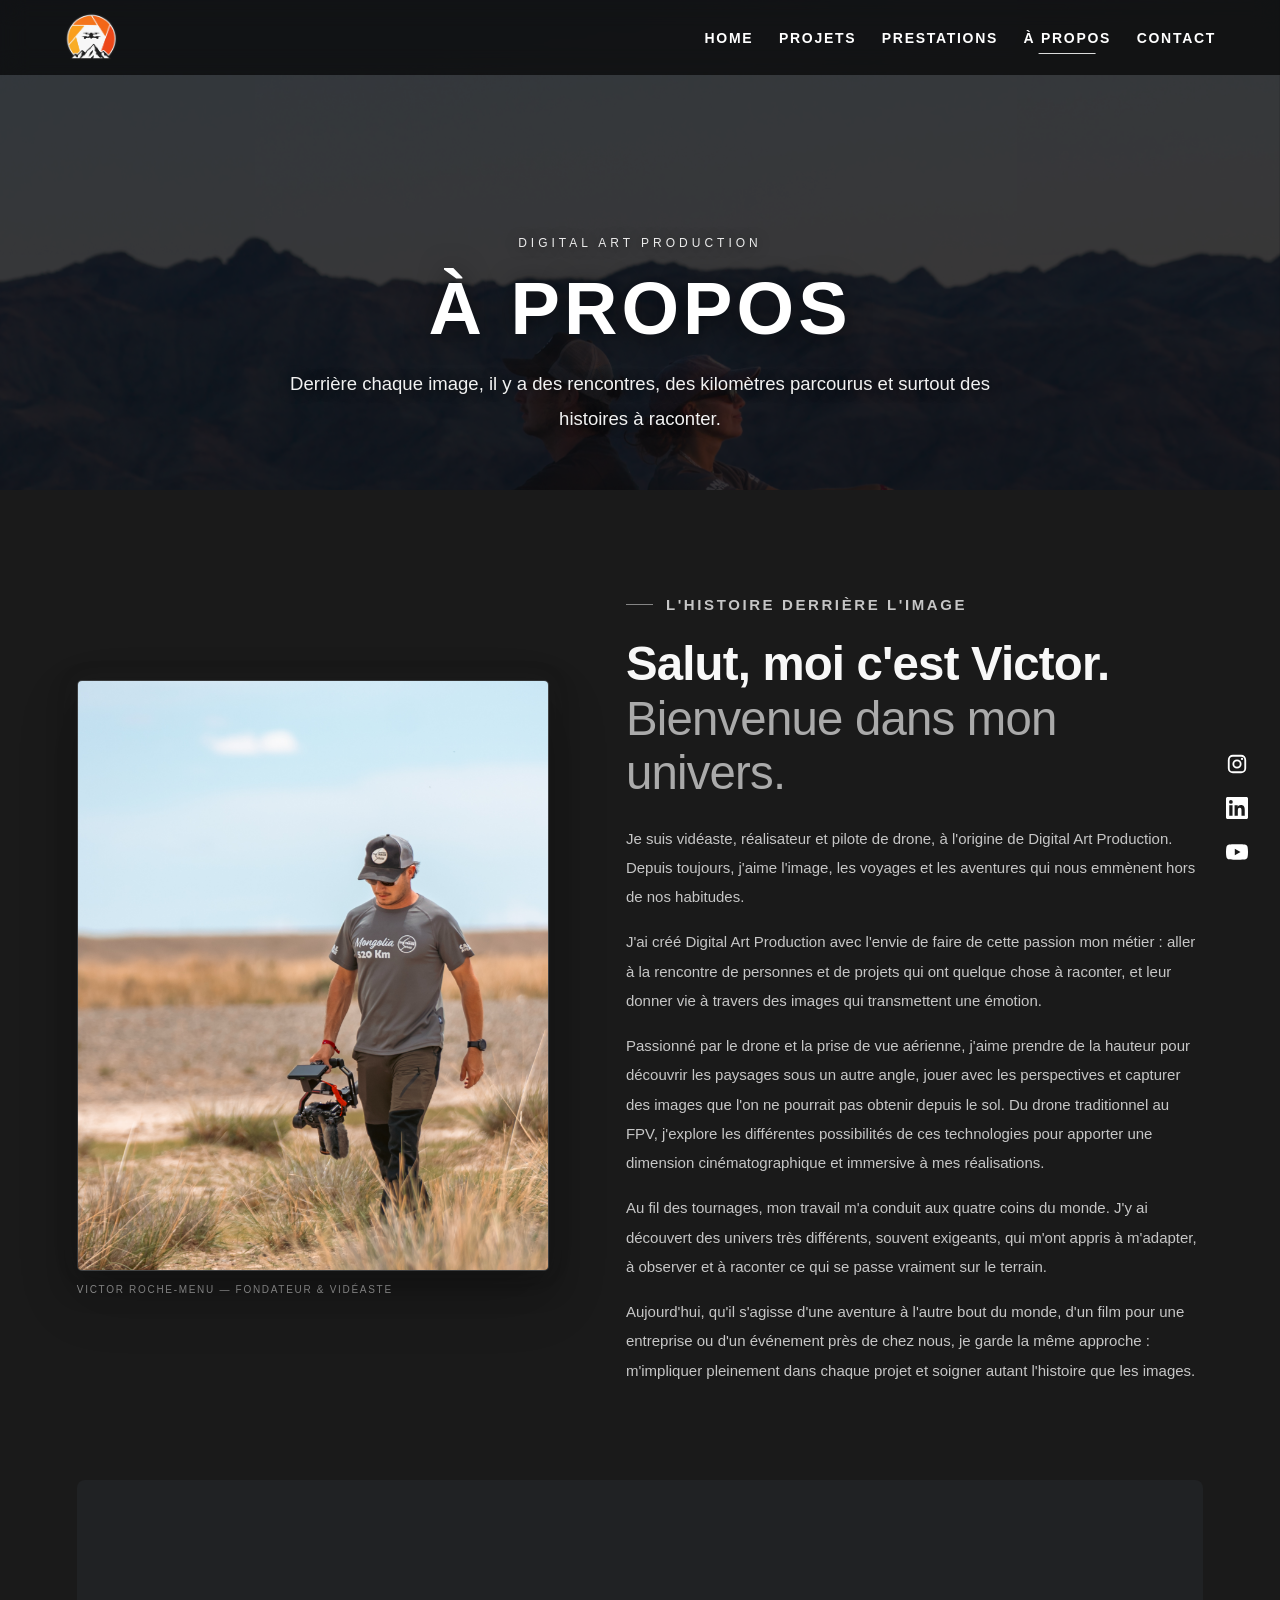
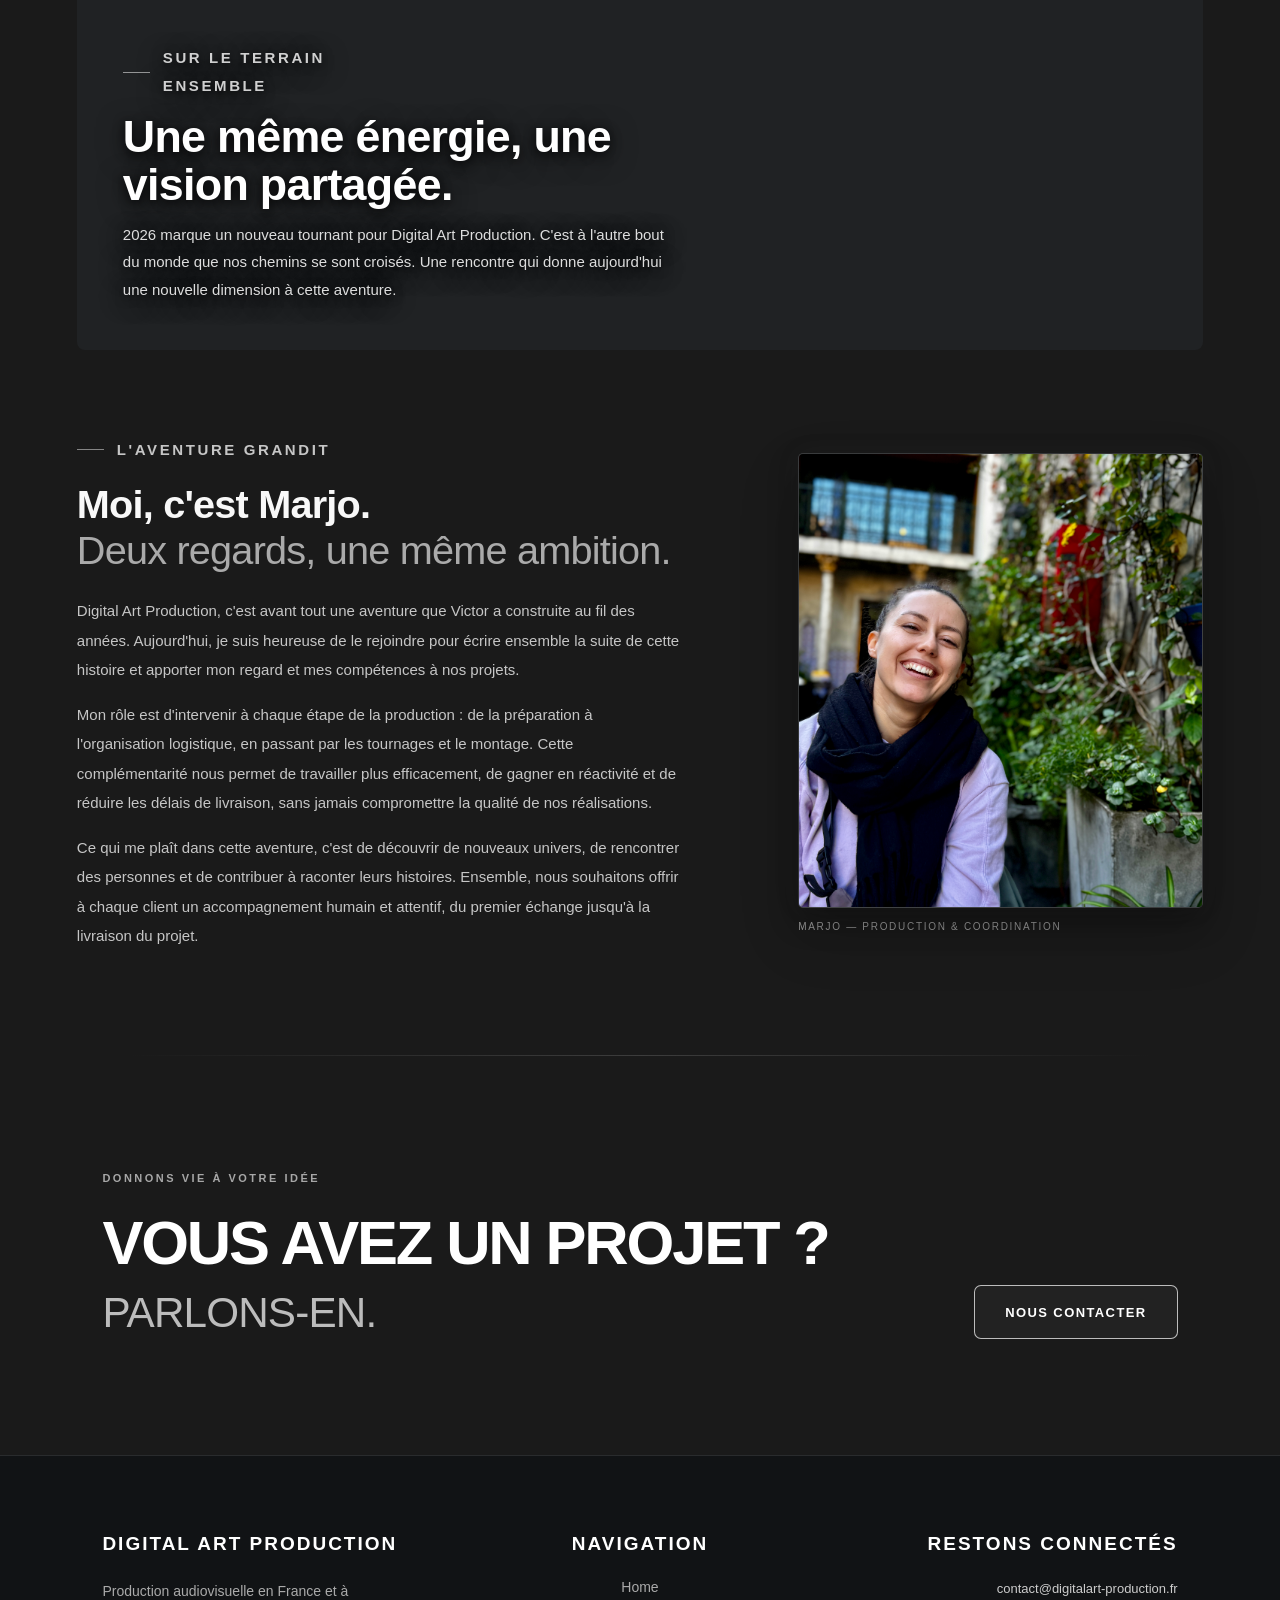
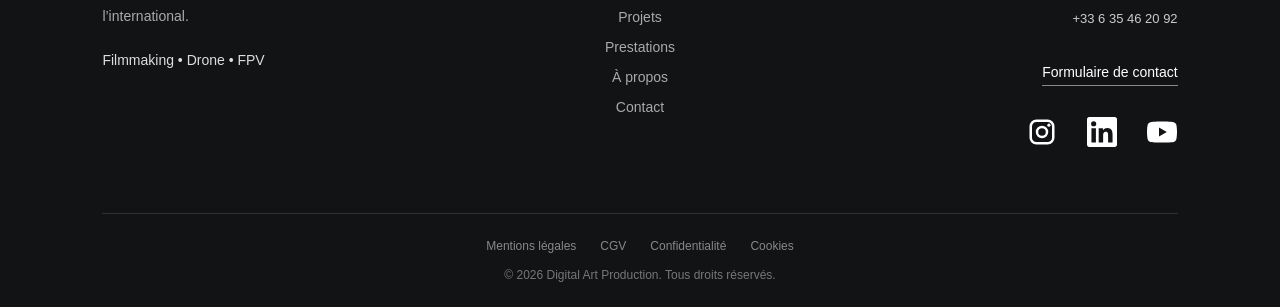
==== commit f4ff134c: "Optimisation mobile : vidéo tactile et mise en page" ====
--- a/apropos.html
+++ b/apropos.html
@@ -469,6 +469,73 @@
             }
         }
     </style>
+<style id="mobile-centered-page-headers">
+
+/* Ajustement exclusif mobile : bandeaux de pages uniformes et centrés */
+@media (max-width:650px) {
+  body .page-main > header.page-hero {
+    box-sizing: border-box !important;
+    display: flex !important;
+    flex-direction: column !important;
+    align-items: center !important;
+    justify-content: center !important;
+    text-align: center !important;
+    height: 360px !important;
+    min-height: 360px !important;
+    max-height: 360px !important;
+    padding: 75px 6% 0 !important;
+  }
+  body .page-main > header.page-hero .page-eyebrow {
+    margin-top: 0 !important;
+    margin-bottom: 10px !important;
+  }
+  body .page-main > header.page-hero h1 {
+    font-size: clamp(29px,7.8vw,38px) !important;
+    line-height: 1.12 !important;
+    letter-spacing: .035em !important;
+    margin: 0 0 12px !important;
+  }
+  body .page-main > header.page-hero .page-lead {
+    font-size: 12px !important;
+    line-height: 1.55 !important;
+    max-width: 560px !important;
+    margin: 0 auto !important;
+  }
+  body.about-page .page-main > header.page-hero .about-hero-intro {
+    display: flex !important;
+    flex-direction: column !important;
+    align-items: center !important;
+    justify-content: center !important;
+    width: 100% !important;
+    margin: 0 auto !important;
+  }
+  body.cgv-page header.cgv-hero {
+    box-sizing: border-box !important;
+    display: flex !important;
+    flex-direction: column !important;
+    justify-content: center !important;
+    align-items: center !important;
+    text-align: center !important;
+    height: 360px !important;
+    min-height: 360px !important;
+    max-height: 360px !important;
+    padding: 75px 6% 0 !important;
+  }
+  body.cgv-page header.cgv-hero h1 {
+    font-size: clamp(29px,7.8vw,38px) !important;
+    margin: 0 0 12px !important;
+    line-height: 1.12 !important;
+  }
+  body.cgv-page header.cgv-hero .cgv-subtitle {
+    font-size: 12px !important;
+    line-height: 1.55 !important;
+  }
+  .mobile-header-br { display: block !important; }
+}
+@media (min-width:651px) {
+  .mobile-header-br { display: none !important; }
+}
+</style>
 </head>
 
 <body class="about-page">
@@ -478,7 +545,8 @@
     ========================================= -->
 
     <nav class="navbar" aria-label="Navigation principale">
-        <!-- Logo couleur -->
+
+        <!-- LOGO COULEUR -->
         <a
             href="index.html"
             class="nav-logo"
@@ -489,7 +557,8 @@
                 alt="Digital Art Production"
             >
         </a>
-        <!-- Menu hamburger pour mobile -->
+
+        <!-- MENU HAMBURGER -->
         <button
             class="menu-toggle"
             type="button"
@@ -501,24 +570,24 @@
             <span></span>
             <span></span>
         </button>
-        <!-- Liens du menu -->
+
+        <!-- LIENS DE NAVIGATION -->
         <div class="nav-links" id="nav-links">
-            <a href="index.html" aria-current="page">
-                HOME
-            </a>
-            <a href="projets.html">
-                PROJETS
-            </a>
-            <a href="prestations.html">
-                PRESTATIONS
-            </a>
-            <a aria-current="page" href="apropos.html">
+
+            <a href="index.html">HOME</a>
+
+            <a href="projets.html">PROJETS</a>
+
+            <a href="prestations.html">PRESTATIONS</a>
+
+            <a href="apropos.html" aria-current="page">
                 À PROPOS
             </a>
-            <a href="contact.html">
-                CONTACT
-            </a>
+
+            <a href="contact.html">CONTACT</a>
+
         </div>
+
     </nav>
 
 
@@ -614,144 +683,67 @@
     ========================================= -->
 
     <footer class="site-footer">
-
-<div class="footer-container">
-
-<!-- 4.1 GAUCHE — ENTREPRISE -->
-
-<div class="footer-column footer-brand">
-
-<h3>DIGITAL ART PRODUCTION</h3>
-
-<p>Production audiovisuelle en France et à l'international.</p>
-
-<p class="footer-specialties">Filmmaking • Drone • FPV</p>
-
-</div>
-
-<!-- =================================
-                 4.2 CENTRE — NAVIGATION
-            \================================= -->
-
-<div class="footer-column">
-
-<h4>NAVIGATION</h4>
-
-<nav aria-label="Navigation de pied de page" class="footer-links">
-
-<a href="index.html">Home</a>
-
-<a href="projets.html">Projets</a>
-
-<a href="prestations.html">Prestations</a>
-
-<a href="apropos.html">À propos</a>
-
-<a href="contact.html">Contact</a>
-
-</nav>
-
-</div>
-
-<!-- =================================
-                 4.3 DROITE — RÉSEAUX SOCIAUX
-            \================================= -->
-
-<div class="footer-column footer-contact-column">
-
-<h4>RESTONS CONNECTÉS</h4>
-
-<div aria-label="Coordonnées" class="contact-details">
-
-<a href="mailto:contact@digitalart-production.fr">contact@digitalart-production.fr</a>
-
-<a href="tel:+33635462092">+33 6 35 46 20 92</a>
-
-</div>
-
-<a class="footer-contact" href="contact.html">
-                    Formulaire de contact
-                </a>
-
-<!-- LOGOS DES RÉSEAUX -->
-
-<div class="footer-socials">
-
-<!-- INSTAGRAM -->
-
-<a aria-label="Instagram" href="https://www.instagram.com/victor_rochemenu/" rel="noopener noreferrer" target="_blank" title="Instagram">
-
-<svg aria-hidden="true" fill="currentColor" viewbox="0 0 24 24">
-
-<path d="M7.5 2h9A5.5 5.5 0 0 1 22 7.5v9a5.5 5.5 0 0 1-5.5 5.5h-9A5.5 5.5 0 0 1 2 16.5v-9A5.5 5.5 0 0 1 7.5 2zm0 2A3.5 3.5 0 0 0 4 7.5v9A3.5 3.5 0 0 0 7.5 20h9a3.5 3.5 0 0 0 3.5-3.5v-9A3.5 3.5 0 0 0 16.5 4h-9z"></path>
-
-<path d="M12 7a5 5 0 1 1 0 10 5 5 0 0 1 0-10zm0 2a3 3 0 1 0 0 6 3 3 0 0 0 0-6z"></path>
-
-<circle cx="17.5" cy="6.5" r="1.25"></circle>
-
-</svg>
-
-</a>
-
-<!-- LINKEDIN -->
-
-<a aria-label="LinkedIn" href="https://www.linkedin.com/in/victor-roche-menu-60917814a/" rel="noopener noreferrer" target="_blank" title="LinkedIn">
-
-<svg aria-hidden="true" fill="currentColor" viewbox="0 0 24 24">
-
-<path d="M20.45 2H3.55C2.69 2 2 2.68 2 3.52v16.96C2 21.32 2.69 22 3.55 22h16.9c.86 0 1.55-.68 1.55-1.52V3.52C22 2.68 21.31 2 20.45 2zM7.93 18.75H4.98V9.2h2.95v9.55zM6.45 7.9a1.71 1.71 0 1 1 0-3.42 1.71 1.71 0 0 1 0 3.42zm12.3 10.85H15.8V14.1c0-1.11-.02-2.54-1.55-2.54-1.55 0-1.79 1.21-1.79 2.46v4.73H9.51V9.2h2.83v1.3h.04c.39-.75 1.36-1.55 2.8-1.55 2.99 0 3.57 1.97 3.57 4.52v5.28z"></path>
-
-</svg>
-
-</a>
-
-<!-- YOUTUBE -->
-
-<a aria-label="YouTube Digital Art Production" href="https://www.youtube.com/@DigitalArt_Prod" rel="noopener noreferrer" target="_blank" title="YouTube">
-
-<svg aria-hidden="true" fill="currentColor" viewbox="0 0 24 24">
-
-<path d="M23.5 6.2a3 3 0 0 0-2.1-2.1C19.55 3.6 12 3.6 12 3.6s-7.55 0-9.4.5A3 3 0 0 0 .5 6.2 31.1 31.1 0 0 0 0 12a31.1 31.1 0 0 0 .5 5.8 3 3 0 0 0 2.1 2.1c1.85.5 9.4.5 9.4.5s7.55 0 9.4-.5a3 3 0 0 0 2.1-2.1A31.1 31.1 0 0 0 24 12a31.1 31.1 0 0 0-.5-5.8zM9.6 15.6V8.4l6.25 3.6-6.25 3.6z"></path>
-
-</svg>
-
-</a>
-
-</div>
-
-</div>
-
-</div>
-
-<!-- =====================================
-             4.4 BAS DU FOOTER — LIENS LÉGAUX
-        \===================================== -->
-
-<div class="footer-bottom">
-
-<div class="footer-legal">
-
-<a href="mentions-legales.html">
-                    Mentions légales
-                </a>
-
-<a href="cgv.html">
-                    CGV
-                </a>
-
-<a href="confidentialite.html">
-                    Confidentialité
-                </a>
-
-<a href="cookies.html">
-                    Cookies
-                </a>
-
-</div>
-        <p>© 2026 Digital Art Production. Tous droits réservés.</p>
-    </div>
-
-</footer>
+        <div class="footer-container">
+            <div class="footer-column footer-brand">
+                <h3>DIGITAL ART PRODUCTION</h3>
+                <p>Production audiovisuelle en France et à l’international.</p>
+                <p class="footer-specialties">Filmmaking • Drone • FPV</p>
+            </div>
+
+            <div class="footer-column">
+                <h4>NAVIGATION</h4>
+                <nav class="footer-links" aria-label="Navigation de pied de page">
+                    <a href="index.html">Home</a>
+                    <a href="projets.html">Projets</a>
+                    <a href="prestations.html">Prestations</a>
+                    <a href="apropos.html">À propos</a>
+                    <a href="contact.html">Contact</a>
+                </nav>
+            </div>
+
+            <div class="footer-column footer-contact-column">
+                <h4>RESTONS CONNECTÉS</h4>
+                <div class="contact-details">
+                    <a href="mailto:contact@digitalart-production.fr">contact@digitalart-production.fr</a>
+                    <a href="tel:+33635462092">+33 6 35 46 20 92</a>
+                </div>
+                <a class="footer-contact" href="contact.html">Formulaire de contact</a>
+
+                <div class="footer-socials">
+                    <!-- Instagram -->
+                    <a href="https://www.instagram.com/victor_rochemenu/" target="_blank" rel="noopener noreferrer" aria-label="Instagram" title="Instagram">
+                        <svg viewBox="0 0 24 24" fill="currentColor" aria-hidden="true">
+                            <path d="M7.5 2h9A5.5 5.5 0 0 1 22 7.5v9a5.5 5.5 0 0 1-5.5 5.5h-9A5.5 5.5 0 0 1 2 16.5v-9A5.5 5.5 0 0 1 7.5 2zm0 2A3.5 3.5 0 0 0 4 7.5v9A3.5 3.5 0 0 0 7.5 20h9a3.5 3.5 0 0 0 3.5-3.5v-9A3.5 3.5 0 0 0 16.5 4h-9z"/>
+                            <path d="M12 7a5 5 0 1 1 0 10 5 5 0 0 1 0-10zm0 2a3 3 0 1 0 0 6 3 3 0 0 0 0-6z"/>
+                            <circle cx="17.5" cy="6.5" r="1.25"/>
+                        </svg>
+                    </a>
+                    <!-- LinkedIn : tracé unique correct, même dimensions que les autres logos -->
+                    <a href="https://www.linkedin.com/in/victor-roche-menu-60917814a/" target="_blank" rel="noopener noreferrer" aria-label="LinkedIn" title="LinkedIn">
+                        <svg viewBox="0 0 24 24" fill="currentColor" aria-hidden="true">
+                            <path d="M20.447 20.452h-3.554v-5.569c0-1.328-.027-3.037-1.852-3.037-1.853 0-2.136 1.445-2.136 2.939v5.667H9.35V9h3.414v1.561h.049c.476-.9 1.637-1.85 3.37-1.85 3.601 0 4.267 2.37 4.267 5.455v6.286zM5.337 7.433a2.062 2.062 0 1 1 0-4.124 2.062 2.062 0 0 1 0 4.124zm1.782 13.019H3.555V9H7.12v11.452zM22.225 0H1.771C.792 0 0 .774 0 1.729v20.542C0 23.227.792 24 1.771 24h20.451C23.2 24 24 23.227 24 22.271V1.729C24 .774 23.2 0 22.222 0h.003z"/>
+                        </svg>
+                    </a>
+                    <!-- YouTube -->
+                    <a href="https://www.youtube.com/@DigitalArt_Prod" target="_blank" rel="noopener noreferrer" aria-label="YouTube Digital Art Production" title="YouTube">
+                        <svg viewBox="0 0 24 24" fill="currentColor" aria-hidden="true">
+                            <path d="M23.5 6.2a3 3 0 0 0-2.1-2.1C19.55 3.6 12 3.6 12 3.6s-7.55 0-9.4.5A3 3 0 0 0 .5 6.2 31.1 31.1 0 0 0 0 12a31.1 31.1 0 0 0 .5 5.8 3 3 0 0 0 2.1 2.1c1.85.5 9.4.5 9.4.5s7.55 0 9.4-.5a3 3 0 0 0 2.1-2.1A31.1 31.1 0 0 0 24 12a31.1 31.1 0 0 0-.5-5.8zM9.6 15.6V8.4l6.25 3.6-6.25 3.6z"/>
+                        </svg>
+                    </a>
+                </div>
+            </div>
+        </div>
+
+        <div class="footer-bottom">
+            <p>© 2026 Digital Art Production. Tous droits réservés.</p>
+            <div class="footer-legal">
+                <a href="mentions-legales.html">Mentions légales</a>
+                <a href="cgv.html">CGV</a>
+                <a href="confidentialite.html">Confidentialité</a>
+                <a href="cookies.html">Cookies</a>
+            </div>
+        </div>
+    </footer>
 
 
     <!-- =========================================
--- a/style.css
+++ b/style.css
@@ -4665,36 +4665,163 @@
 }
 
 /* =====================================================================
-   TROIS CARROUSELS — mobiles : piste bord à bord, sans bandes latérales.
-   Déborde de la largeur du texte seulement; le swipe reste natif.
-   Une carte occupe 88vw pour laisser entrevoir la suivante.
+   TROIS CARROUSELS — mobile, carte active TOUJOURS centrée.
+   Les voisines sont visibles à gauche/droite; aux extrémités un espace vide
+   maintient le premier et le dernier élément au centre.
+   La grille ordinateur ne change pas.
    ===================================================================== */
 @media (max-width: 650px) {
-    .video-themes .themes-grid,
+    body .video-themes .themes-grid,
     body.prestations-page .prestations-grid,
     body.prestations-page .prestations-plans {
+        --carousel-card-width: 82vw;
+        --carousel-side-space: 9vw;
+        --carousel-gap: 12px;
+        display: flex !important;
+        flex-wrap: nowrap !important;
         width: 100vw !important;
         max-width: none !important;
         margin-left: calc(50% - 50vw) !important;
         margin-right: calc(50% - 50vw) !important;
-        padding-left: 0 !important;
-        padding-right: 0 !important;
+        padding-left: var(--carousel-side-space) !important;
+        padding-right: var(--carousel-side-space) !important;
+        gap: var(--carousel-gap) !important;
+        scroll-snap-type: x mandatory !important;
         scroll-padding-inline: 0 !important;
-        box-sizing: border-box;
-    }
-
-    /* Supprime l'espace vide artificiel après la dernière carte. */
-    .video-themes .themes-grid::after,
+        box-sizing: border-box !important;
+        overflow-x: auto !important;
+        overflow-y: hidden !important;
+    }
+
+    /* Ne pas ajouter de fausses cartes après la dernière. */
+    body .video-themes .themes-grid::after,
     body.prestations-page .prestations-grid::after,
     body.prestations-page .prestations-plans::after {
         content: none !important;
         display: none !important;
     }
 
-    /* La dernière carte peut s'aligner exactement au bord droit. */
-    .video-themes .themes-grid > .theme-card:last-child,
-    body.prestations-page .prestations-grid > .prestation-card:last-child,
-    body.prestations-page .prestations-plans > .prestations-plan:last-child {
-        scroll-snap-align: end !important;
-    }
-}
+    body .video-themes .themes-grid > .theme-card,
+    body.prestations-page .prestations-grid > .prestation-card,
+    body.prestations-page .prestations-plans > .prestations-plan {
+        flex: 0 0 var(--carousel-card-width) !important;
+        width: var(--carousel-card-width) !important;
+        max-width: var(--carousel-card-width) !important;
+        min-width: 0 !important;
+        margin-left: 0 !important;
+        margin-right: 0 !important;
+        scroll-snap-align: center !important;
+        scroll-snap-stop: always;
+    }
+}
+
+
+/* =====================================================================
+   TROIS CARROUSELS — mobile, carte active TOUJOURS centrée.
+   Les voisines sont visibles à gauche/droite; aux extrémités un espace vide
+   maintient le premier et le dernier élément au centre.
+   La grille ordinateur ne change pas.
+   ===================================================================== */
+@media (max-width: 650px) {
+    body .video-themes .themes-grid,
+    body.prestations-page .prestations-grid,
+    body.prestations-page .prestations-plans {
+        --carousel-card-width: 82vw;
+        --carousel-side-space: 9vw;
+        --carousel-gap: 12px;
+        display: flex !important;
+        flex-wrap: nowrap !important;
+        width: 100vw !important;
+        max-width: none !important;
+        margin-left: calc(50% - 50vw) !important;
+        margin-right: calc(50% - 50vw) !important;
+        padding-left: var(--carousel-side-space) !important;
+        padding-right: var(--carousel-side-space) !important;
+        gap: var(--carousel-gap) !important;
+        scroll-snap-type: x mandatory !important;
+        scroll-padding-inline: 0 !important;
+        box-sizing: border-box !important;
+        overflow-x: auto !important;
+        overflow-y: hidden !important;
+    }
+    body .video-themes .themes-grid::after,
+    body.prestations-page .prestations-grid::after,
+    body.prestations-page .prestations-plans::after {
+        content: none !important;
+        display: none !important;
+    }
+    body .video-themes .themes-grid > .theme-card,
+    body.prestations-page .prestations-grid > .prestation-card,
+    body.prestations-page .prestations-plans > .prestations-plan {
+        flex: 0 0 var(--carousel-card-width) !important;
+        width: var(--carousel-card-width) !important;
+        max-width: var(--carousel-card-width) !important;
+        min-width: 0 !important;
+        margin-left: 0 !important;
+        margin-right: 0 !important;
+        scroll-snap-align: center !important;
+        scroll-snap-stop: always;
+    }
+}
+
+
+/* =====================================================================
+   EN-TÊTES DE PAGE — typographie mobile plus compacte (10 novembre 2026)
+   Limité aux bandeaux supérieurs : les titres de sections restent intacts.
+   ===================================================================== */
+@media (max-width: 650px) {
+    /* Titres principaux des pages Projets, Prestations, Contact et pages légales */
+    body .page-main > .page-hero h1,
+    body .prestations-main .prestations-hero h1,
+    body .projets-page .page-hero h1,
+    body.contact-page .page-hero h1,
+    body .mentions-main .mentions-hero h1,
+    body .confidentialite-main .confidentialite-hero h1 {
+        font-size: clamp(29px, 7.8vw, 38px) !important;
+        line-height: 1.13 !important;
+        letter-spacing: .035em !important;
+        margin-bottom: 12px !important;
+    }
+
+    /* Descriptions des bandeaux des pages (réduction plus marquée) */
+    body .page-main > .page-hero .page-lead,
+    body .prestations-main .prestations-hero .page-lead,
+    body .projets-page .page-hero .page-lead,
+    body.contact-page .page-hero .page-lead,
+    body .mentions-main .mentions-hero .page-lead,
+    body .confidentialite-main .confidentialite-hero .page-lead {
+        font-size: 12px !important;
+        line-height: 1.55 !important;
+        letter-spacing: 0 !important;
+        max-width: 560px !important;
+    }
+
+    /* À propos : en-tête imbriqué dédié */
+    body.about-page .about-hero-intro h1 {
+        font-size: clamp(30px, 8vw, 38px) !important;
+        line-height: 1.13 !important;
+        margin-bottom: 12px !important;
+    }
+    body.about-page .about-hero-intro .page-lead {
+        font-size: 12px !important;
+        line-height: 1.55 !important;
+        max-width: 560px !important;
+    }
+
+    /* CGV : bandeau personnalisé, sans classe page-hero */
+    body.cgv-page .cgv-hero h1 {
+        font-size: clamp(29px, 7.8vw, 38px) !important;
+        line-height: 1.13 !important;
+        margin-bottom: 12px !important;
+    }
+    body.cgv-page .cgv-hero .cgv-subtitle {
+        font-size: 12px !important;
+        line-height: 1.55 !important;
+    }
+
+    /* Accueil : logo conservé à sa taille, phrase d'accroche plus discrète */
+    body #home.hero p {
+        font-size: clamp(12px, 3.2vw, 14px) !important;
+        line-height: 1.55 !important;
+    }
+}
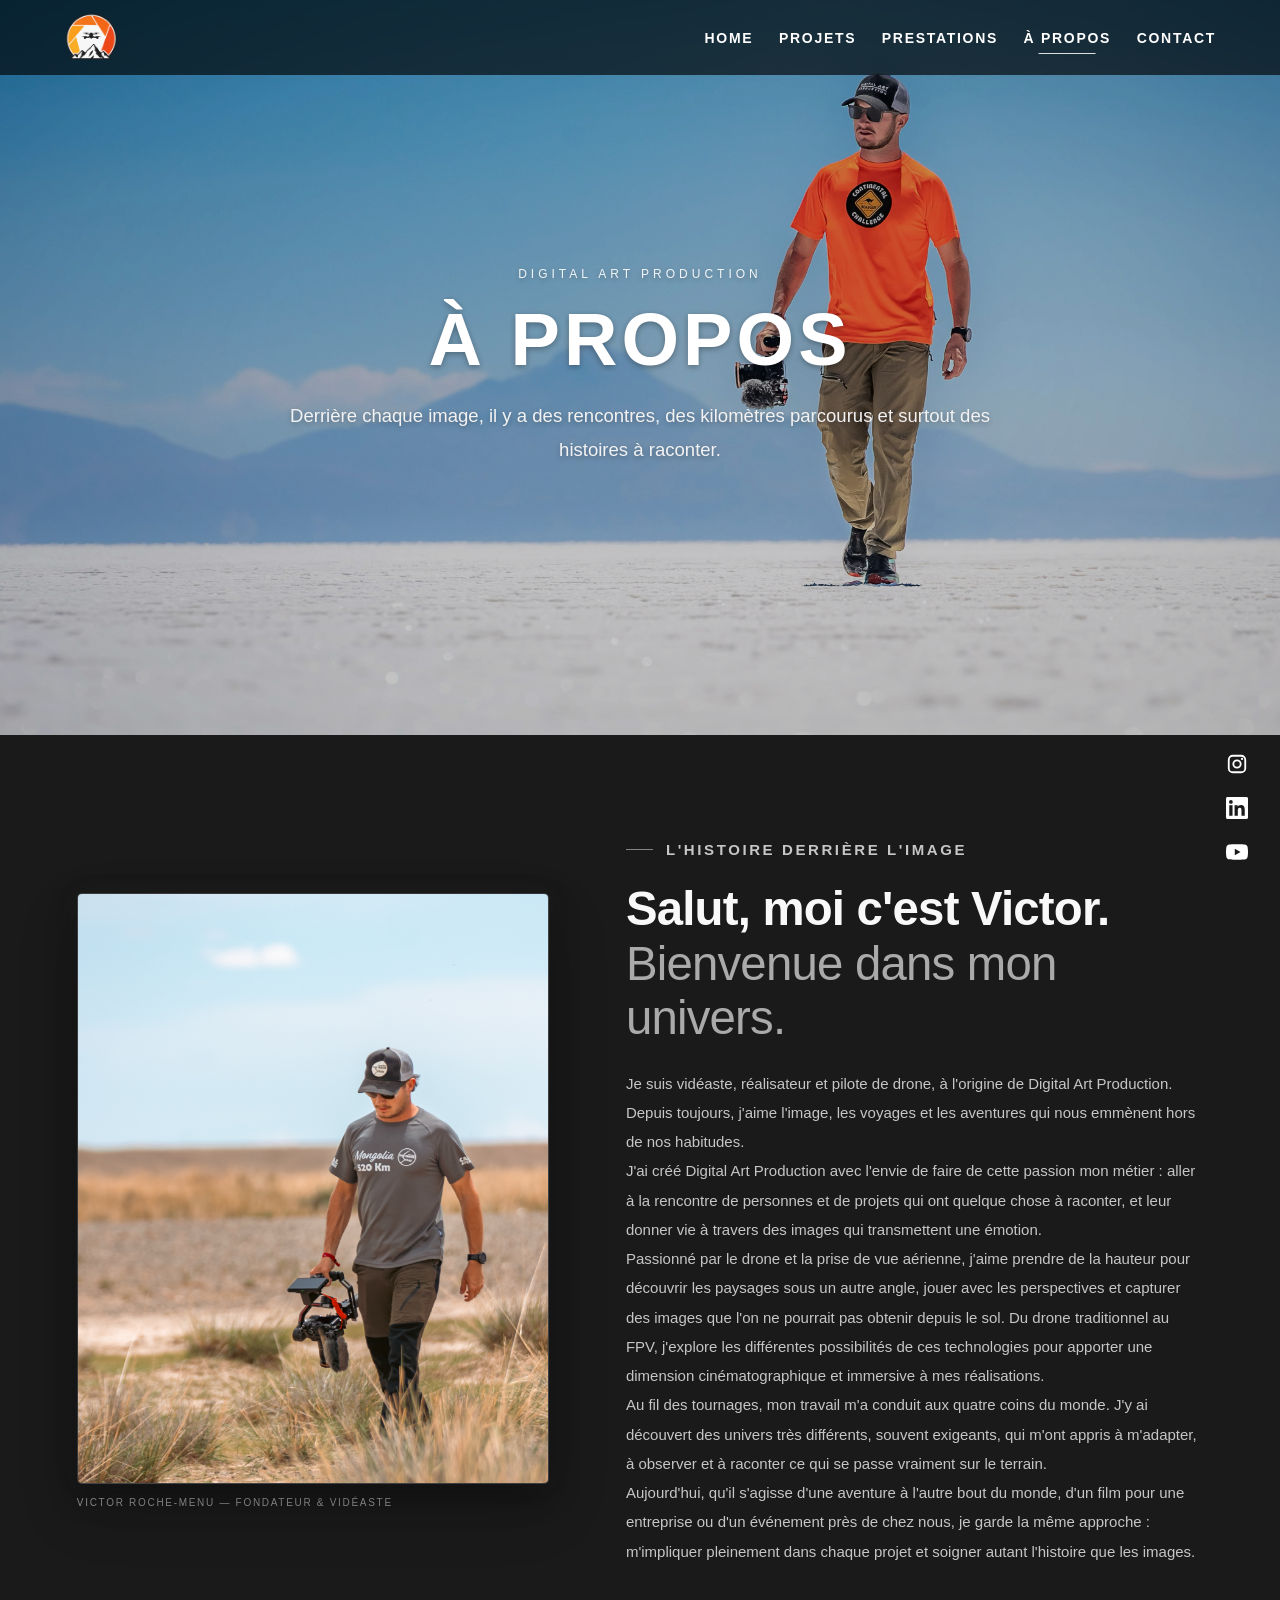
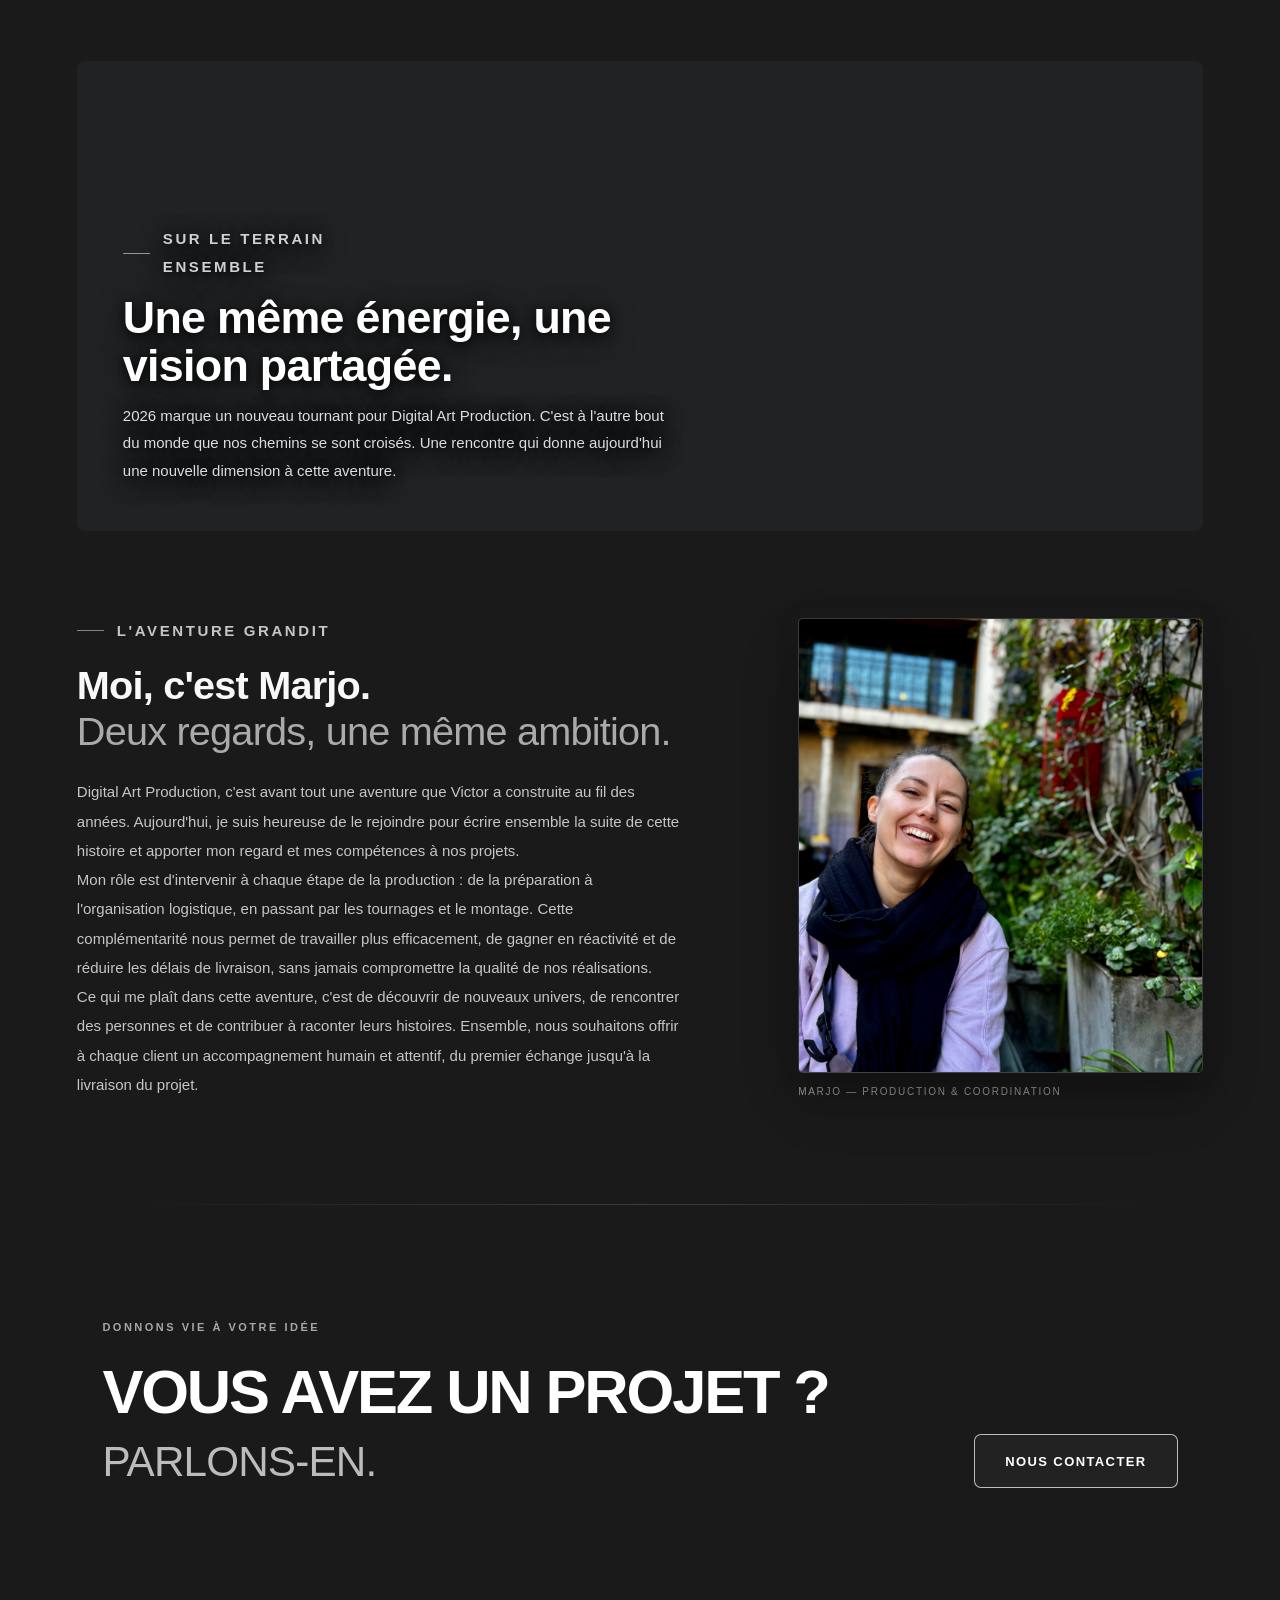
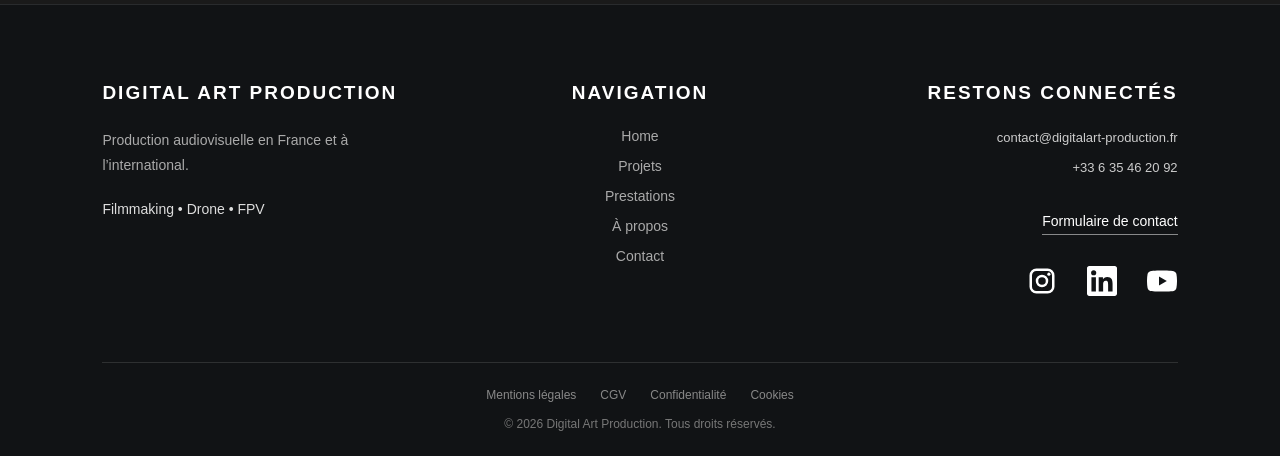
==== commit 4ee212f9: "Mise à jour du site et refonte mobile À propos" ====
--- a/apropos.html
+++ b/apropos.html
@@ -64,9 +64,9 @@
             box-sizing: border-box;
             isolation: isolate;
             background-color: #17191b;
-            background-image: url("images/victor-marjo.jpg");
+            background-image: url("images/apropos.jpg");
             background-size: cover;
-            background-position: center 10%;
+            background-position: center top;
             background-repeat: no-repeat;
             /* La photo reste figée sur ordinateur. */
             background-attachment: fixed;
@@ -112,14 +112,14 @@
                 min-height: 54svh;
                 padding: 108px 7% 44px;
                 background-attachment: scroll;
-                background-position: center 10%;
+                background-position: center top;
             }
         }
         @media (max-width: 520px) {
             .about-page .page-hero {
                 min-height: 51svh;
                 padding: 104px 7% 38px;
-                background-position: center 10%;
+                background-position: center top;
             }
             .about-page .about-hero-intro h1 { font-size: clamp(37px, 9vw, 52px); letter-spacing: .035em; }
             .about-page .about-hero-intro .page-lead { font-size: 14px; line-height: 1.7; }
@@ -357,7 +357,7 @@
 
         /* FOND PARTAGÉ À PROPOS : même photo fixe sur toute la page. */
         body.about-page::before {
-            background: url("images/victor-marjo.jpg") center 10% / cover no-repeat;
+            background: url("images/apropos.jpg") center top / cover no-repeat;
         }
         .about-page .page-main {
             background: transparent;
@@ -536,6 +536,551 @@
   .mobile-header-br { display: none !important; }
 }
 </style>
+<style id="desktop-uniform-hero-2026">
+/* En-têtes harmonisés PC + tablette + mobile. HOME exclue. */
+body .page-main > header.page-hero,
+body.cgv-page .page-main > header.cgv-hero {
+  position: relative !important;
+  isolation: isolate !important;
+  box-sizing: border-box !important;
+  display: flex !important;
+  flex-flow: column nowrap !important;
+  align-items: center !important;
+  justify-content: center !important;
+  text-align: center !important;
+  overflow: hidden !important;
+  height: 735px !important;
+  min-height: 735px !important;
+  max-height: 735px !important;
+  padding: 0 6% !important;
+  gap: 0 !important;
+}
+/* Voile noir uniforme de 20 % + vignettage discret sur les bords. */
+body .page-main > header.page-hero::before,
+body.cgv-page .page-main > header.cgv-hero::before {
+  content: "" !important;
+  display: block !important;
+  position: absolute !important;
+  inset: 0 !important;
+  width: 100% !important;
+  height: 100% !important;
+  z-index: 0 !important;
+  pointer-events: none !important;
+  background: radial-gradient(ellipse at center,
+              rgba(0,0,0,0) 42%, rgba(0,0,0,.11) 100%),
+              rgba(0,0,0,.20) !important;
+  opacity: 1 !important;
+}
+/* Empêcher un ancien voile de se superposer au nouveau. */
+body .page-main > header.page-hero::after,
+body.cgv-page .page-main > header.cgv-hero::after {
+  content: none !important;
+  display: none !important;
+}
+/* En-tête À PROPOS : conserver le groupe des textes centré. */
+body.about-page .page-main > header.page-hero .about-hero-intro {
+  display: flex !important;
+  flex-flow: column nowrap !important;
+  justify-content: center !important;
+  align-items: center !important;
+  text-align: center !important;
+  width: 100% !important;
+  margin: 0 !important;
+  padding: 0 !important;
+}
+body .page-main > header.page-hero > *,
+body.cgv-page .page-main > header.cgv-hero > * {
+  position: relative !important;
+  z-index: 1 !important;
+  flex: 0 0 auto !important;
+}
+body .page-main > header.page-hero h1,
+body .page-main > header.page-hero .page-eyebrow,
+body .page-main > header.page-hero .page-lead,
+body.cgv-page .page-main > header.cgv-hero h1,
+body.cgv-page .page-main > header.cgv-hero .cgv-overline,
+body.cgv-page .page-main > header.cgv-hero .cgv-subtitle,
+body.cgv-page .page-main > header.cgv-hero .cgv-version {
+  text-shadow: 0 2px 6px rgba(0,0,0,.32) !important;
+}
+@media (min-width: 651px) and (max-width: 900px) {
+  body .page-main > header.page-hero,
+  body.cgv-page .page-main > header.cgv-hero {
+    height: 420px !important;
+    min-height: 420px !important;
+    max-height: 420px !important;
+    padding: 0 6% !important;
+  }
+}
+@media (max-width: 650px) {
+  body .page-main > header.page-hero,
+  body.cgv-page .page-main > header.cgv-hero {
+    height: 360px !important;
+    min-height: 360px !important;
+    max-height: 360px !important;
+    padding: 0 6% !important;
+  }
+}
+</style>
+<style id="hero-match-projets-two-layouts-2026">
+/* Alignement des bandeaux sur PROJETS : 2 modes seulement (<=800 / >=801). */
+@media (min-width: 801px) {
+  body .page-main > header.page-hero {
+    height: 735px !important;
+    min-height: 735px !important;
+    max-height: 735px !important;
+    padding: 0 6% !important;
+    display: flex !important;
+    flex-direction: column !important;
+    align-items: center !important;
+    justify-content: center !important;
+    text-align: center !important;
+  }
+  body .page-main > header.page-hero .page-lead { margin: 0 auto !important; }
+}
+@media (max-width: 800px) {
+  body .page-main > header.page-hero {
+    position: relative !important;
+    height: 540px !important;
+    min-height: 540px !important;
+    max-height: 540px !important;
+    padding: 0 6% !important;
+    display: flex !important;
+    flex-direction: column !important;
+    align-items: center !important;
+    justify-content: center !important;
+    text-align: center !important;
+  }
+
+  body.about-page .page-main > header.page-hero .about-hero-intro { position: static !important; }
+
+  body .page-main > header.page-hero h1 {
+    position: absolute !important;
+    top: calc(50% + 38px) !important;
+    left: 0 !important;
+    width: 100% !important;
+    margin: 0 !important;
+    transform: translateY(-50%) !important;
+    text-align: center !important;
+    z-index: 2 !important;
+  }
+  body .page-main > header.page-hero .page-eyebrow {
+    position: absolute !important;
+    bottom: calc(50% - 38px + 34px) !important;
+    left: 0 !important;
+    width: 100% !important;
+    margin: 0 !important;
+    text-align: center !important;
+    z-index: 2 !important;
+  }
+  body .page-main > header.page-hero .page-lead {
+    position: absolute !important;
+    top: calc(50% + 38px + 34px) !important;
+    left: 50% !important;
+    width: min(290px, 84%) !important;
+    max-width: 290px !important;
+    margin: 0 !important;
+    transform: translateX(-50%) !important;
+    white-space: normal !important;
+    text-align: center !important;
+    z-index: 2 !important;
+  }
+
+}
+</style>
+<style id="about-mobile-editorial-layout-2026">
+/* Mise en page des biographies sur mobile uniquement. Aucun texte supprimé. */
+@media (max-width: 800px) {
+  .about-page .about-content {
+    width: min(630px, 90%);
+    padding: 38px 0 54px;
+  }
+  .about-page .about-founder,
+  .about-page .about-team {
+    display: grid;
+    grid-template-columns: minmax(0, 1fr);
+    gap: 17px;
+    align-items: start;
+  }
+  .about-page .about-founder .about-photo,
+  .about-page .about-team .about-photo {
+    width: 100%;
+    max-width: 100%;
+    margin: 0;
+  }
+  .about-page .about-team .about-photo { order: -1; }
+  .about-page .about-founder .about-photo-frame,
+  .about-page .about-team .about-photo-frame {
+    width: 100%;
+    height: clamp(190px, 49vw, 300px);
+    aspect-ratio: auto;
+    border-radius: 9px;
+    box-shadow: 0 9px 25px rgba(0,0,0,.22);
+  }
+  .about-page .about-photo-frame picture {
+    display: block;
+    height: 100%;
+    width: 100%;
+  }
+  .about-page .about-photo-frame picture img {
+    display: block;
+    width: 100%;
+    height: 100%;
+    object-fit: cover;
+    object-position: center 35%;
+  }
+  .about-page .about-photo figcaption {
+    margin-top: 7px;
+    font-size: 9px;
+    letter-spacing: 1.1px;
+  }
+  .about-page .about-mobile-photo-title {
+    padding: 45px 17px 15px;
+  }
+  .about-page .about-mobile-photo-title strong {
+    font-size: clamp(20px, 4.9vw, 27px);
+  }
+  .about-page .about-mobile-photo-title > span:last-child {
+    font-size: clamp(12px, 3vw, 15px);
+  }
+  .about-page .about-story {
+    padding: 0 3px;
+    max-width: 66ch;
+  }
+  .about-page .about-story p {
+    font-size: 14px;
+    line-height: 1.76;
+    color: #d0d0d0;
+    text-align: left;
+    overflow-wrap: break-word;
+  }
+  .about-page .about-story p + p { margin-top: 13px; }
+  .about-page .about-duo-banner {
+    margin: 35px 0 38px;
+    border-radius: 9px;
+  }
+  .about-page .about-team { margin-top: 0; }
+}
+@media (max-width: 420px) {
+  .about-page .about-founder .about-photo-frame,
+  .about-page .about-team .about-photo-frame { height: 205px; }
+  .about-page .about-story p { font-size: 13.5px; line-height: 1.72; }
+}
+</style>
+<style id="about-mobile-story-carousel-2026">
+/* Smartphone uniquement : les images mobiles conservent leur ratio natif et aucun texte n'est coupé. */
+.about-page .about-carousel-controls { display: none; }
+.about-page .about-reading-carousel { display: contents; }
+@media (max-width: 800px) {
+  .about-page .about-content { width: 100%; padding: 42px 0 55px; overflow: hidden; }
+  .about-page .about-founder, .about-page .about-team { display: flex; flex-direction: column; gap: 0; }
+  .about-page .about-founder .about-photo, .about-page .about-team .about-photo {
+    order: 0; width: min(560px, 88%); max-width: none; margin: 0 auto;
+  }
+  .about-page .about-founder .about-photo-frame, .about-page .about-team .about-photo-frame {
+    height: auto !important; aspect-ratio: auto !important; overflow: visible;
+    background: transparent; border: 0; box-shadow: none; transform: none;
+  }
+  .about-page .about-photo-frame picture, .about-page .about-photo-frame picture img {
+    display: block; width: 100%; height: auto !important; aspect-ratio: auto !important;
+  }
+  .about-page .about-photo-frame picture img { object-fit: contain; border-radius: 10px; transform: none !important; }
+  .about-page .about-mobile-photo-title {
+    position: static; padding: 16px 0 7px; background: none;
+    gap: 4px; color: #fff;
+  }
+  .about-page .about-mobile-photo-title strong { font-size: clamp(24px,6.2vw,32px); }
+  .about-page .about-mobile-photo-title > span:last-child { color: #b9bbbd; font-size: 14px; }
+  .about-page .about-photo figcaption { margin: 1px 0 0; text-align: left; }
+  .about-page .about-founder .about-story, .about-page .about-team .about-story {
+    order: 1; padding: 20px 0 0; width: 100%; max-width: none;
+  }
+  .about-page .about-reading-carousel {
+    display: flex; flex-direction: row; gap: 12px;
+    overflow-x: auto; overflow-y: hidden; scroll-snap-type: x mandatory;
+    scroll-padding-inline: 6%; padding: 3px 6% 12px;
+    scrollbar-width: none; -webkit-overflow-scrolling: touch; overscroll-behavior-inline: contain;
+  }
+  .about-page .about-reading-carousel::-webkit-scrollbar { display:none; }
+  .about-page .about-reading-carousel .about-slide {
+    box-sizing: border-box; flex: 0 0 88%; scroll-snap-align: center;
+    display: flex; align-items: center; padding: 25px 23px;
+    min-height: 250px; border: 1px solid rgba(255,255,255,.14);
+    border-radius: 12px; background: linear-gradient(145deg,#292c2e,#1b1d1f);
+    box-shadow: 0 8px 20px rgba(0,0,0,.11);
+  }
+  .about-page .about-reading-carousel .about-slide p {
+    margin: 0 !important; font-size: 14px; line-height: 1.78;
+    color: #dedede; text-align: left;
+  }
+  .about-page .about-carousel-controls {
+    display:flex; align-items:center; justify-content:space-between; gap: 8px;
+    width:88%; margin: 10px auto 0;
+  }
+  .about-page .about-carousel-hint { font: 700 9px/1.5 Arial,sans-serif; letter-spacing: 1.1px; color:#aeb1b3; }
+  .about-page .about-carousel-actions { display:flex; align-items:center; gap:12px; }
+  .about-page .about-carousel-actions button {
+    width: 37px; height: 37px; border: 1px solid #777; border-radius: 50%;
+    background: #292b2d; color: white; font-size: 19px; cursor:pointer;
+  }
+  .about-page .about-carousel-actions button:disabled { opacity:.30; cursor:default; }
+  .about-page .about-carousel-actions button:focus-visible { outline:2px solid white; outline-offset:3px; }
+  .about-page .about-carousel-count { min-width: 42px; text-align:center; font: 600 11px Arial,sans-serif; color:#d0d2d4; }
+  .about-page .about-duo-banner { width: 88%; margin: 42px auto; }
+  .about-page .about-team { margin: 0; }
+}
+@media (prefers-reduced-motion: reduce) { .about-page .about-reading-carousel { scroll-behavior:auto; } }
+</style>
+<style id="about-mobile-polish-2026">
+/* Mobile : titres AVANT portraits, sans toucher au rendu ordinateur. */
+@media (max-width: 800px) {
+  .about-page .about-founder .about-photo-frame,
+  .about-page .about-team .about-photo-frame {
+    display: flex;
+    flex-direction: column-reverse;
+    align-items: stretch;
+    gap: 15px;
+  }
+  .about-page .about-mobile-photo-title {
+    position: static;
+    display: flex;
+    align-items: flex-start;
+    padding: 0;
+    margin: 0;
+    background: none;
+    text-align: left;
+    pointer-events: auto;
+  }
+  .about-page .about-mobile-photo-title .about-mobile-photo-kicker {
+    color: #aeb0b2;
+    text-transform: uppercase;
+    font-size: 10px;
+    letter-spacing: 1.8px;
+    font-weight: 700;
+    margin-bottom: 5px;
+  }
+  .about-page .about-mobile-photo-title strong { color: #fff; line-height: 1.15; }
+  .about-page .about-mobile-photo-title > span:last-child { line-height: 1.4; }
+  .about-page .about-photo figcaption { margin-top: 9px; }
+
+  /* Encadré « Sur le terrain ensemble » : récit et photo séparés, sans texte sur l'image. */
+  .about-page .about-duo-banner {
+    display: flex;
+    flex-direction: column;
+    width: min(560px, 88%);
+    min-height: 0;
+    margin: 46px auto 48px;
+    padding: 0;
+    overflow: hidden;
+    border: 1px solid rgba(255,255,255,.13);
+    border-radius: 13px;
+    background: #222426;
+    box-shadow: 0 14px 34px rgba(0,0,0,.20);
+  }
+  .about-page .about-duo-banner::before,
+  .about-page .about-duo-banner::after { display: none; }
+  .about-page .about-duo-banner-content {
+    order: 0;
+    display: flex;
+    flex-direction: column;
+    align-items: flex-start;
+    justify-content: flex-start;
+    grid-area: auto;
+    min-height: 0;
+    padding: 26px 25px 25px;
+    background: transparent;
+    text-shadow: none;
+  }
+  .about-page .about-duo-banner .about-kicker {
+    margin: 0 0 12px;
+    color: #aeb0b2;
+    font-size: 10px;
+    letter-spacing: 1.7px;
+  }
+  .about-page .about-duo-banner .about-kicker::before { background: #888; }
+  .about-page .about-duo-banner h2 {
+    margin: 0 0 12px;
+    max-width: 100%;
+    font-size: clamp(25px, 6.1vw, 35px);
+    line-height: 1.18;
+    letter-spacing: -.5px;
+    color: #fff;
+    text-shadow: none;
+  }
+  .about-page .about-duo-banner p:not(.about-kicker) {
+    margin: 0;
+    max-width: 100%;
+    font-size: 14px;
+    line-height: 1.75;
+    color: #cfd0d2;
+    text-shadow: none;
+  }
+  .about-page .about-duo-mobile-image {
+    order: 1;
+    display: block;
+    grid-area: auto;
+    width: 100%;
+    height: auto;
+    object-fit: contain;
+    border-top: 1px solid rgba(255,255,255,.08);
+  }
+}
+@media (max-width: 420px) {
+  .about-page .about-duo-banner-content { padding: 23px 20px 22px; }
+  .about-page .about-duo-banner p:not(.about-kicker) { font-size: 13.5px; line-height: 1.72; }
+}
+</style>
+<style id="about-mobile-portrait-as-first-slide-2026">
+/* Le portrait devient la première carte des carrousels sur mobile seulement. */
+.about-page .about-slide-portrait { display: none; }
+@media (max-width: 800px) {
+  .about-page .about-founder > .about-photo,
+  .about-page .about-team > .about-photo { display: none !important; }
+  .about-page .about-founder .about-story,
+  .about-page .about-team .about-story { order: 0; padding-top: 0; }
+  .about-page .about-reading-carousel .about-slide-portrait {
+    display: flex; flex-direction: column; justify-content: center;
+    align-items: center; gap: 13px; padding: 20px 17px 17px;
+    min-height: 0;
+  }
+  .about-page .about-slide-portrait-heading {
+    width: 100%; display: flex; flex-direction: column; align-items: flex-start;
+    gap: 5px; text-align: left;
+  }
+  .about-page .about-slide-portrait-heading > span {
+    font: 700 10px/1.5 Arial,sans-serif; letter-spacing: 1.6px; color: #aeb0b2;
+  }
+  .about-page .about-slide-portrait-heading strong {
+    font-size: clamp(21px, 5.7vw, 29px); line-height: 1.15; color: #fff;
+  }
+  .about-page .about-slide-portrait-heading small {
+    font-size: 13px; line-height: 1.5; color: #bec0c2;
+  }
+  .about-page .about-slide-portrait picture {
+    display: flex; justify-content: center; align-items: center;
+    width: 100%; height: auto;
+  }
+  .about-page .about-slide-portrait picture img {
+    display: block; width: auto; max-width: 100%; height: auto;
+    max-height: 295px; object-fit: contain; border-radius: 8px;
+  }
+  .about-page .about-slide-portrait-caption {
+    width: 100%; font-size: 9px; line-height: 1.5;
+    letter-spacing: 1.1px; color: #aeb0b2; text-align: left;
+  }
+  .about-page .about-founder .about-story > .about-kicker,
+  .about-page .about-team .about-story > .about-kicker,
+  .about-page .about-founder .about-story > .about-heading,
+  .about-page .about-team .about-story > .about-heading { display: none !important; }
+  .about-page .about-founder .about-story, .about-page .about-team .about-story { width: 100%; }
+}
+</style>
+<style id="about-mobile-titles-outside-carousel-2026">
+/* Titres visibles hors du carrousel ; premier panneau photo uniquement.
+   Les cartes de texte retrouvent le style d'origine. Aucun impact desktop. */
+@media (max-width: 800px) {
+  .about-page .about-founder .about-story > .about-kicker,
+  .about-page .about-team .about-story > .about-kicker {
+    display: flex !important;
+    width: 88%;
+    margin: 0 auto 13px;
+  }
+  .about-page .about-founder .about-story > .about-heading,
+  .about-page .about-team .about-story > .about-heading {
+    display: block !important;
+    width: 88%;
+    margin: 0 auto 24px;
+    font-size: clamp(26px, 6.7vw, 36px);
+    line-height: 1.18;
+  }
+  .about-page .about-reading-carousel .about-slide-portrait {
+    justify-content: center;
+    padding: 15px;
+    gap: 11px;
+  }
+  .about-page .about-slide-portrait picture img {
+    width: auto;
+    max-width: 100%;
+    max-height: 295px;
+    height: auto;
+    object-fit: contain;
+  }
+}
+</style>
+<style id="about-mobile-final-portrait-cards-2026">
+/* Mobile : titres de présentation hors du carrousel et portraits recadrés au format des cartes. */
+@media (max-width: 800px) {
+  .about-page .about-founder .about-story > .about-heading,
+  .about-page .about-team .about-story > .about-heading {
+    display: block !important;
+    width: 88%;
+    margin: 0 auto 22px;
+  }
+  .about-page .about-reading-carousel .about-slide.about-slide-portrait {
+    position: relative;
+    display: block;
+    flex: 0 0 88%;
+    height: 300px;
+    min-height: 300px;
+    padding: 0;
+    overflow: hidden;
+    isolation: isolate;
+    border-radius: 12px;
+    background: #222426;
+  }
+  .about-page .about-reading-carousel .about-slide-portrait picture {
+    position: absolute;
+    inset: 0;
+    display: block;
+    width: 100%;
+    height: 100%;
+  }
+  .about-page .about-reading-carousel .about-slide-portrait picture img {
+    display: block;
+    width: 100%;
+    max-width: none;
+    height: 100%;
+    max-height: none;
+    object-fit: cover;
+    object-position: center center;
+    border-radius: 0;
+  }
+  .about-page .about-reading-carousel .about-slide-portrait-caption {
+    position: absolute;
+    z-index: 1;
+    left: 0;
+    right: 0;
+    bottom: 0;
+    width: 100%;
+    padding: 42px 18px 16px;
+    background: linear-gradient(to bottom, transparent, rgba(0,0,0,.75));
+    color: #fff;
+    text-align: left;
+  }
+}
+</style>
+<style id="about-mobile-visible-intros-fix">
+/* Annule le masquage historique des titres, uniquement sur mobile. */
+@media (max-width: 800px) {
+  .about-page .about-founder .about-story > h2.about-heading,
+  .about-page .about-team .about-story > h2.about-heading {
+    display: block !important;
+    position: static !important;
+    width: 88% !important;
+    height: auto !important;
+    margin: 0 auto 22px !important;
+    padding: 0 !important;
+    overflow: visible !important;
+    clip: auto !important;
+    clip-path: none !important;
+    white-space: normal !important;
+    visibility: visible !important;
+    opacity: 1 !important;
+    border: 0 !important;
+    text-align: left;
+  }
+}
+</style>
 </head>
 
 <body class="about-page">
@@ -609,7 +1154,10 @@
             <section class="about-founder" aria-labelledby="about-victor-title">
                 <figure class="about-photo">
                     <div class="about-photo-frame">
-                        <img src="images/photo-bio.jpg" alt="Victor Roche-Menu, fondateur de Digital Art Production" loading="lazy" width="800" height="1000">
+                        <picture>
+                            <source media="(max-width: 800px)" srcset="images/photo-bio-mobile.jpg">
+                            <img src="images/photo-bio.jpg" alt="Victor Roche-Menu, fondateur de Digital Art Production" loading="lazy" width="800" height="1000">
+                        </picture>
                         <div class="about-mobile-photo-title" aria-hidden="true">
                             <span class="about-mobile-photo-kicker">Le fondateur</span>
                             <strong>Salut, moi c'est Victor.</strong>
@@ -622,12 +1170,22 @@
                 <div class="about-story">
                     <p class="about-kicker">L'histoire derrière l'image</p>
                     <h2 class="about-heading" id="about-victor-title">Salut, moi c'est Victor.<span>Bienvenue dans mon univers.</span></h2>
-                    <p>Je suis vidéaste, réalisateur et pilote de drone, à l'origine de Digital Art Production. Depuis toujours, j'aime l'image, les voyages et les aventures qui nous emmènent hors de nos habitudes.</p>
-                    <p>J'ai créé Digital Art Production avec l'envie de faire de cette passion mon métier : aller à la rencontre de personnes et de projets qui ont quelque chose à raconter, et leur donner vie à travers des images qui transmettent une émotion.</p>
-                    <p>Passionné par le drone et la prise de vue aérienne, j'aime prendre de la hauteur pour découvrir les paysages sous un autre angle, jouer avec les perspectives et capturer des images que l'on ne pourrait pas obtenir depuis le sol. Du drone traditionnel au FPV, j'explore les différentes possibilités de ces technologies pour apporter une dimension cinématographique et immersive à mes réalisations.</p>
-                    <p>Au fil des tournages, mon travail m'a conduit aux quatre coins du monde. J'y ai découvert des univers très différents, souvent exigeants, qui m'ont appris à m'adapter, à observer et à raconter ce qui se passe vraiment sur le terrain.</p>
-                    <p>Aujourd'hui, qu'il s'agisse d'une aventure à l'autre bout du monde, d'un film pour une entreprise ou d'un événement près de chez nous, je garde la même approche : m'impliquer pleinement dans chaque projet et soigner autant l'histoire que les images.</p>
-                </div>
+                    <div class="about-reading-carousel" aria-label="Parcours de Victor">
+                        <div class="about-slide about-slide-portrait" aria-label="Portrait de Victor">
+                            <picture><img src="images/photo-bio.jpg" alt="Victor Roche-Menu, fondateur de Digital Art Production" loading="lazy"></picture>
+                            <div class="about-slide-portrait-caption">VICTOR ROCHE-MENU · FONDATEUR &amp; VIDÉASTE</div>
+                        </div>
+                        
+                        <div class="about-slide"><p>Je suis vidéaste, réalisateur et pilote de drone, à l'origine de Digital Art Production. Depuis toujours, j'aime l'image, les voyages et les aventures qui nous emmènent hors de nos habitudes.</p></div>
+                        <div class="about-slide"><p>J'ai créé Digital Art Production avec l'envie de faire de cette passion mon métier : aller à la rencontre de personnes et de projets qui ont quelque chose à raconter, et leur donner vie à travers des images qui transmettent une émotion.</p></div>
+                        <div class="about-slide"><p>Passionné par le drone et la prise de vue aérienne, j'aime prendre de la hauteur pour découvrir les paysages sous un autre angle, jouer avec les perspectives et capturer des images que l'on ne pourrait pas obtenir depuis le sol. Du drone traditionnel au FPV, j'explore les différentes possibilités de ces technologies pour apporter une dimension cinématographique et immersive à mes réalisations.</p></div>
+                        <div class="about-slide"><p>Au fil des tournages, mon travail m'a conduit aux quatre coins du monde. J'y ai découvert des univers très différents, souvent exigeants, qui m'ont appris à m'adapter, à observer et à raconter ce qui se passe vraiment sur le terrain.</p></div>
+                        <div class="about-slide"><p>Aujourd'hui, qu'il s'agisse d'une aventure à l'autre bout du monde, d'un film pour une entreprise ou d'un événement près de chez nous, je garde la même approche : m'impliquer pleinement dans chaque projet et soigner autant l'histoire que les images.</p></div>
+                    </div>
+                    <div class="about-carousel-controls" aria-label="Navigation du récit">
+                      <span class="about-carousel-hint">GLISSEZ POUR DÉCOUVRIR</span>
+                      <div class="about-carousel-actions"><button class="about-carousel-prev" type="button" aria-label="Texte précédent">←</button><span class="about-carousel-count" aria-live="polite">01 / 05</span><button class="about-carousel-next" type="button" aria-label="Texte suivant">→</button></div>
+                    </div></div>
             </section>
 
             <section class="about-duo-banner" aria-label="Victor et Marjo sur le terrain">
@@ -644,14 +1202,27 @@
                 <div class="about-story">
                     <p class="about-kicker">L'aventure grandit</p>
                     <h2 class="about-heading" id="about-marjo-title">Moi, c'est Marjo.<span>Deux regards, une même ambition.</span></h2>
-                    <p>Digital Art Production, c'est avant tout une aventure que Victor a construite au fil des années. Aujourd'hui, je suis heureuse de le rejoindre pour écrire ensemble la suite de cette histoire et apporter mon regard et mes compétences à nos projets.</p>
-                    <p>Mon rôle est d'intervenir à chaque étape de la production : de la préparation à l'organisation logistique, en passant par les tournages et le montage. Cette complémentarité nous permet de travailler plus efficacement, de gagner en réactivité et de réduire les délais de livraison, sans jamais compromettre la qualité de nos réalisations.</p>
-                    <p>Ce qui me plaît dans cette aventure, c'est de découvrir de nouveaux univers, de rencontrer des personnes et de contribuer à raconter leurs histoires. Ensemble, nous souhaitons offrir à chaque client un accompagnement humain et attentif, du premier échange jusqu'à la livraison du projet.</p>
-                </div>
+                    <div class="about-reading-carousel" aria-label="Parcours de Marjo">
+                        <div class="about-slide about-slide-portrait" aria-label="Portrait de Marjo">
+                            <picture><img src="images/marjo.jpg" alt="Marjo, membre de l'équipe Digital Art Production" loading="lazy"></picture>
+                            <div class="about-slide-portrait-caption">MARJO · PRODUCTION &amp; COORDINATION</div>
+                        </div>
+                        
+                        <div class="about-slide"><p>Digital Art Production, c'est avant tout une aventure que Victor a construite au fil des années. Aujourd'hui, je suis heureuse de le rejoindre pour écrire ensemble la suite de cette histoire et apporter mon regard et mes compétences à nos projets.</p></div>
+                        <div class="about-slide"><p>Mon rôle est d'intervenir à chaque étape de la production : de la préparation à l'organisation logistique, en passant par les tournages et le montage. Cette complémentarité nous permet de travailler plus efficacement, de gagner en réactivité et de réduire les délais de livraison, sans jamais compromettre la qualité de nos réalisations.</p></div>
+                        <div class="about-slide"><p>Ce qui me plaît dans cette aventure, c'est de découvrir de nouveaux univers, de rencontrer des personnes et de contribuer à raconter leurs histoires. Ensemble, nous souhaitons offrir à chaque client un accompagnement humain et attentif, du premier échange jusqu'à la livraison du projet.</p></div>
+                    </div>
+                    <div class="about-carousel-controls" aria-label="Navigation du récit">
+                      <span class="about-carousel-hint">GLISSEZ POUR DÉCOUVRIR</span>
+                      <div class="about-carousel-actions"><button class="about-carousel-prev" type="button" aria-label="Texte précédent">←</button><span class="about-carousel-count" aria-live="polite">01 / 03</span><button class="about-carousel-next" type="button" aria-label="Texte suivant">→</button></div>
+                    </div></div>
 
                 <figure class="about-photo">
                     <div class="about-photo-frame">
-                        <img src="images/marjo.jpg" alt="Marjo, membre de l'équipe Digital Art Production" loading="lazy" width="800" height="900">
+                        <picture>
+                            <source media="(max-width: 800px)" srcset="images/marjo-mobile.jpg">
+                            <img src="images/marjo.jpg" alt="Marjo, membre de l'équipe Digital Art Production" loading="lazy" width="800" height="900">
+                        </picture>
                         <div class="about-mobile-photo-title" aria-hidden="true">
                             <span class="about-mobile-photo-kicker">L'aventure grandit</span>
                             <strong>Moi, c'est Marjo.</strong>
@@ -750,6 +1321,46 @@
          4. JAVASCRIPT
     ========================================= -->
 
+<script id="about-mobile-story-carousel-script">
+(() => {
+  document.querySelectorAll('.about-page .about-story').forEach(story => {
+    const track = story.querySelector('.about-reading-carousel');
+    const controls = story.querySelector('.about-carousel-controls');
+    if (!track || !controls) return;
+    const slides = [...track.querySelectorAll('.about-slide')];
+    const prev = controls.querySelector('.about-carousel-prev');
+    const next = controls.querySelector('.about-carousel-next');
+    const count = controls.querySelector('.about-carousel-count');
+    const current = () => {
+      const center = track.scrollLeft + track.clientWidth / 2;
+      let best = 0, dist = Infinity;
+      slides.forEach((slide, index) => {
+        const difference = Math.abs(slide.offsetLeft - track.offsetLeft + slide.offsetWidth / 2 - center);
+        if (difference < dist) { dist = difference; best = index; }
+      });
+      return best;
+    };
+    const update = () => {
+      const index = current();
+      count.textContent = String(index + 1).padStart(2,'0') + ' / ' + String(slides.length).padStart(2,'0');
+      prev.disabled = index === 0;
+      next.disabled = index === slides.length - 1;
+    };
+    const go = step => {
+      const index = Math.max(0, Math.min(slides.length-1, current() + step));
+      const slide = slides[index];
+      const left = slide.offsetLeft - track.offsetLeft - (track.clientWidth - slide.clientWidth)/2;
+      track.scrollTo({left, behavior: window.matchMedia('(prefers-reduced-motion: reduce)').matches ? 'instant' : 'smooth'});
+    };
+    prev.addEventListener('click', () => go(-1));
+    next.addEventListener('click', () => go(1));
+    track.addEventListener('scroll', update, {passive:true});
+    window.addEventListener('resize', update);
+    update();
+  });
+})();
+</script>
+
     <script src="script.js"></script>
 
 </body>
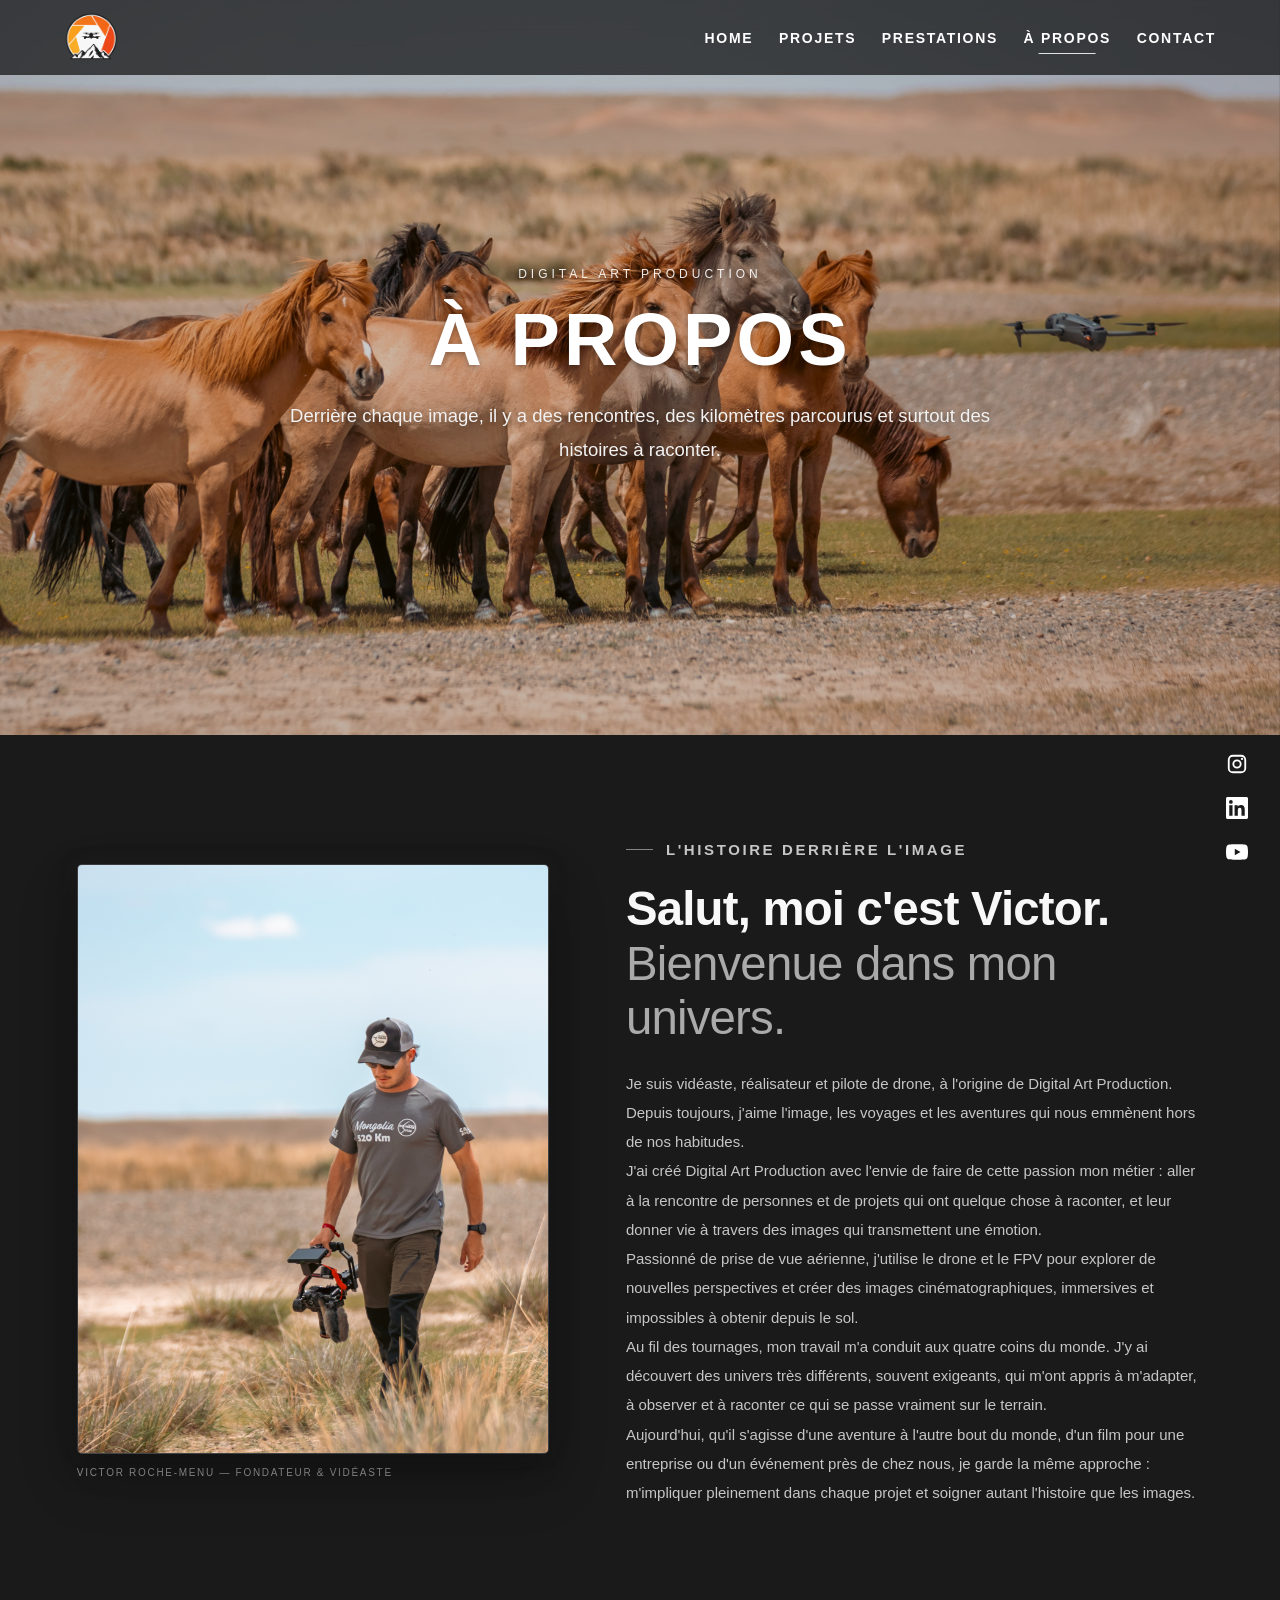
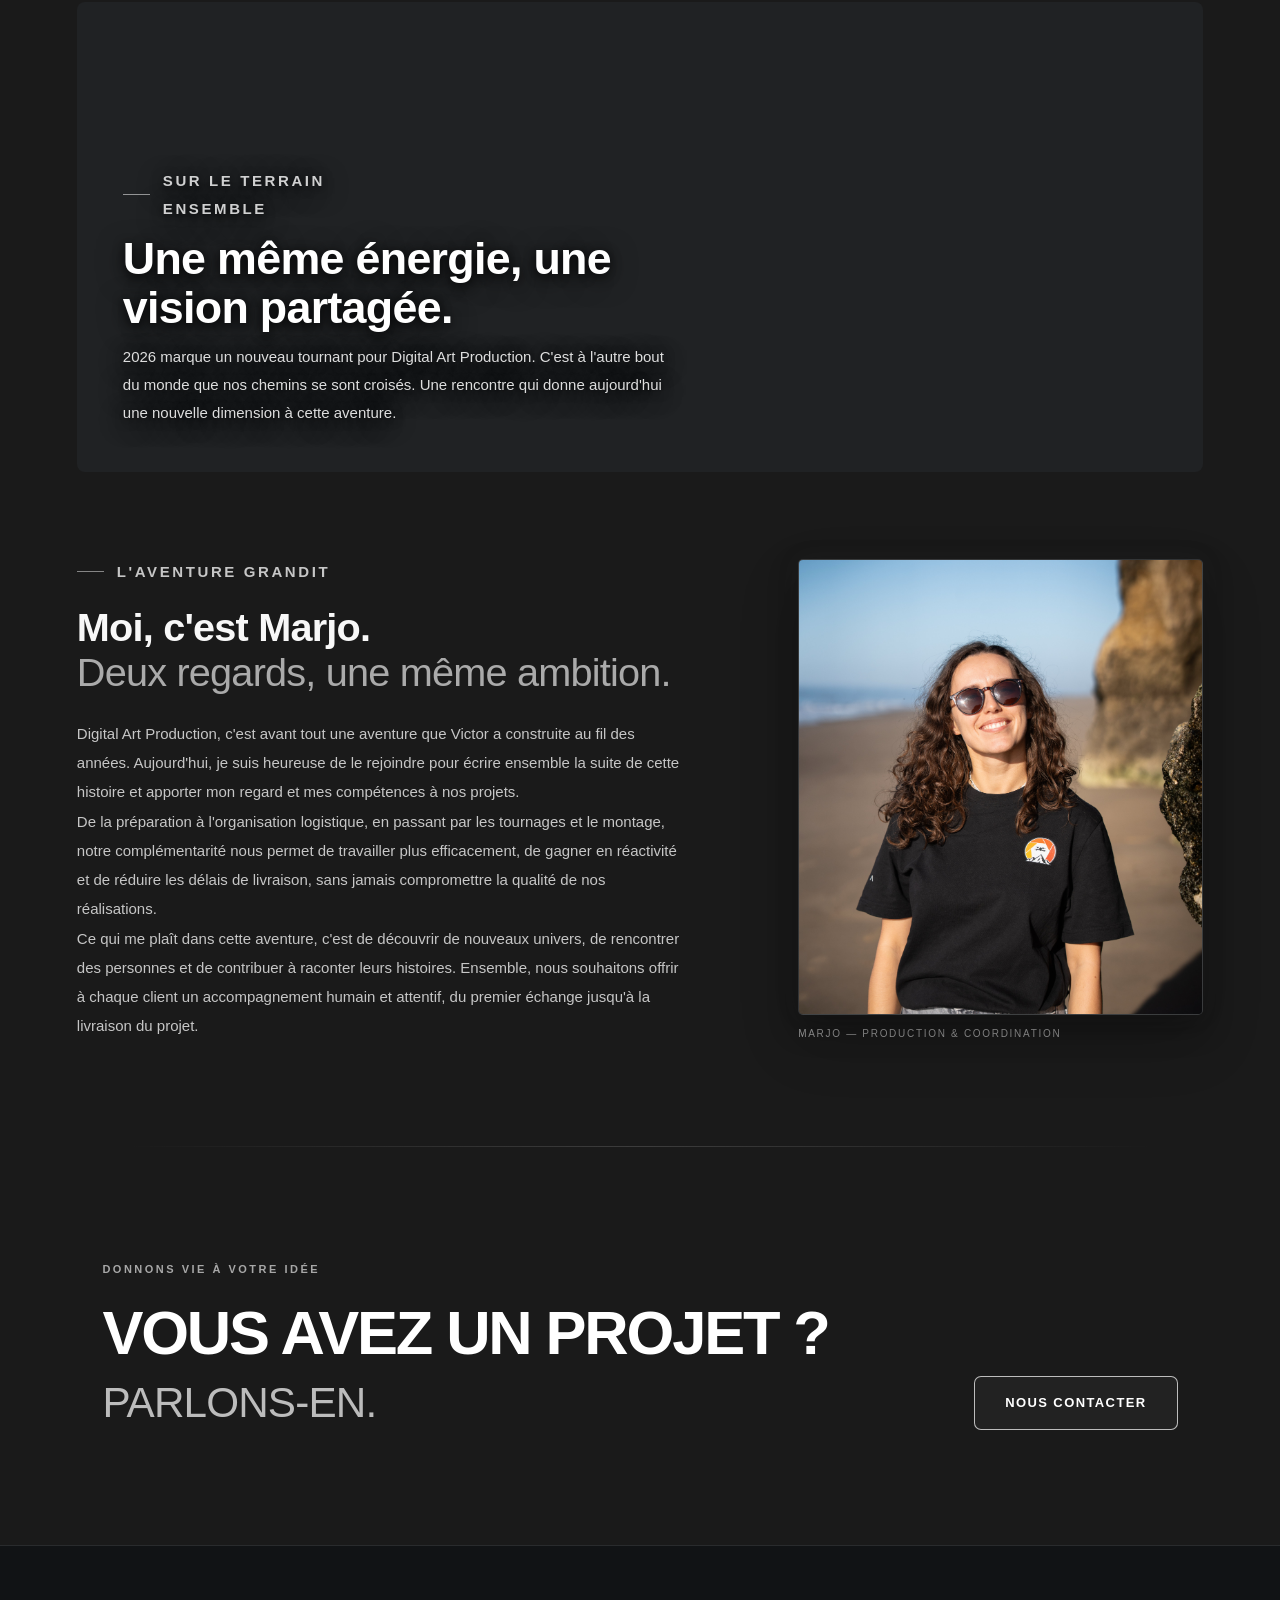
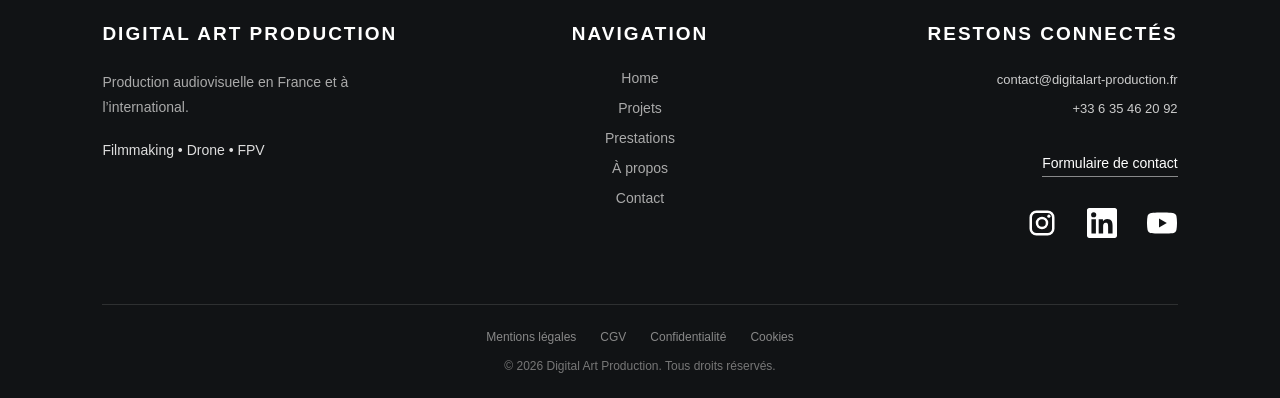
==== commit cbbbe57c: "Mise a jour du site, prestations et portfolio" ====
--- a/apropos.html
+++ b/apropos.html
@@ -64,7 +64,7 @@
             box-sizing: border-box;
             isolation: isolate;
             background-color: #17191b;
-            background-image: url("images/apropos.jpg");
+            background-image: url("images/chevaux.jpg");
             background-size: cover;
             background-position: center top;
             background-repeat: no-repeat;
@@ -357,7 +357,7 @@
 
         /* FOND PARTAGÉ À PROPOS : même photo fixe sur toute la page. */
         body.about-page::before {
-            background: url("images/apropos.jpg") center top / cover no-repeat;
+            background: url("images/chevaux.jpg") center top / cover no-repeat;
         }
         .about-page .page-main {
             background: transparent;
@@ -1081,6 +1081,240 @@
   }
 }
 </style>
+<style id="about-mobile-uniform-carousel-cards-2026">
+/* Cartes de même taille dans les deux carrousels, portraits compris.
+   Le format PC reste inchangé. */
+@media (max-width: 800px) {
+  .about-page .about-reading-carousel {
+    align-items: stretch;
+  }
+  .about-page .about-reading-carousel > .about-slide,
+  .about-page .about-reading-carousel > .about-slide.about-slide-portrait {
+    box-sizing: border-box;
+    flex: 0 0 88%;
+    width: 88%;
+    height: 450px;
+    min-height: 450px;
+    max-height: 450px;
+    border-radius: 12px;
+  }
+  /* Les textes longs restent intégralement lisibles, par défilement vertical de la carte. */
+  .about-page .about-reading-carousel > .about-slide:not(.about-slide-portrait) {
+    overflow-x: hidden;
+    overflow-y: auto;
+    align-items: center;
+    scrollbar-width: thin;
+    -webkit-overflow-scrolling: touch;
+  }
+  .about-page .about-reading-carousel > .about-slide.about-slide-portrait {
+    padding: 0;
+    overflow: hidden;
+  }
+  .about-page .about-reading-carousel > .about-slide-portrait picture,
+  .about-page .about-reading-carousel > .about-slide-portrait picture img {
+    width: 100%;
+    height: 100%;
+  }
+  .about-page .about-reading-carousel > .about-slide-portrait picture img {
+    object-fit: cover;
+    object-position: center;
+  }
+}
+</style>
+<style id="about-victor-slides-3-5-2026">
+/* Images réservées aux cartes mobiles : aucun changement de mise en page sur PC. */
+.about-page .about-victor-side-photo { display: none; }
+@media (max-width: 800px) {
+  /* Cartes 3 et 5 : image latérale dans la carte de 450px, sans déformation. */
+  .about-page .about-reading-carousel > .about-slide.about-victor-side-card {
+    display: flex;
+    flex-direction: row;
+    align-items: stretch;
+    justify-content: flex-start;
+    gap: 0;
+    padding: 0;
+    overflow: hidden;
+  }
+  .about-page .about-reading-carousel > .about-slide.about-victor-side-card .about-victor-side-photo {
+    display: block;
+    width: 43%;
+    height: 100%;
+    flex: 0 0 43%;
+    object-fit: cover;
+    object-position: center;
+  }
+  .about-page .about-reading-carousel > .about-slide.about-victor-side-card .about-victor-side-copy {
+    flex: 1 1 0;
+    min-width: 0;
+    display: flex;
+    align-items: center;
+    padding: 17px 13px;
+    overflow-x: hidden;
+    overflow-y: auto;
+  }
+  .about-page .about-reading-carousel > .about-slide.about-victor-side-card .about-victor-side-copy p {
+    font-size: 12.5px;
+    line-height: 1.65;
+  }
+  .about-page .about-reading-carousel > .about-slide.about-victor-photo-right {
+    flex-direction: row;
+  }
+  .about-page .about-reading-carousel > .about-slide.about-victor-photo-right .about-victor-side-photo {
+    order: 2;
+  }
+  .about-page .about-reading-carousel > .about-slide.about-victor-photo-right .about-victor-side-copy {
+    order: 1;
+  }
+}
+</style>
+<style id="about-mobile-carousel-typography-2026">
+/* Typographie plus lisible : seulement sur mobile, sur les deux carrousels. */
+@media (max-width: 800px) {
+  /* Cartes de texte sans photo : présence renforcée sans changer le format. */
+  .about-page .about-reading-carousel > .about-slide:not(.about-slide-portrait):not(.about-victor-side-card) p {
+    font-size: 16.5px;
+    line-height: 1.75;
+  }
+  /* Cartes 3 et 5 de Victor : texte un peu plus grand à côté de la photo. */
+  .about-page .about-reading-carousel > .about-slide.about-victor-side-card .about-victor-side-copy p {
+    font-size: 17.5px;
+    line-height: 1.65;
+  }
+}
+</style>
+<style id="about-mobile-final-carousel-adjustments-2026">
+/* Ajustements uniquement pour la version mobile ; bureau intact. */
+.about-page .about-marjo-side-photo { display: none; }
+@media (max-width: 800px) {
+  /* Chevaux : cadrage haut droit de la bannière et du fond fixe. */
+  body.about-page::before { background-position: right top !important; }
+  .about-page .page-main > header.page-hero { background-position: right top !important; }
+
+  /* Victor : uniquement les cartes contenant du texte sans photo. */
+  .about-page .about-founder .about-reading-carousel > .about-slide:not(.about-slide-portrait):not(.about-victor-side-card) p {
+    font-size: 19px;
+    line-height: 1.6;
+  }
+
+  /* Marjo, carte 4 : texte à gauche, photo à droite, mêmes dimensions que les autres cartes. */
+  .about-page .about-team .about-reading-carousel > .about-slide.about-marjo-side-card {
+    display: flex;
+    flex-direction: row;
+    align-items: stretch;
+    justify-content: flex-start;
+    padding: 0;
+    gap: 0;
+    overflow: hidden;
+  }
+  .about-page .about-team .about-marjo-side-copy {
+    flex: 1 1 0;
+    min-width: 0;
+    display: flex;
+    align-items: center;
+    padding: 16px 12px;
+    overflow-y: auto;
+    overflow-x: hidden;
+    -webkit-overflow-scrolling: touch;
+  }
+  .about-page .about-team .about-marjo-side-copy p {
+    font-size: 17.5px !important;
+    line-height: 1.6 !important;
+  }
+  .about-page .about-team .about-marjo-side-photo {
+    display: block;
+    flex: 0 0 40%;
+    width: 40%;
+    height: 100%;
+    object-fit: cover;
+    object-position: center;
+  }
+}
+</style>
+<style id="about-mobile-crop-and-centered-reading-2026">
+/* Retouches mobile uniquement : fond, police et centrage des cartes sans image. */
+@media (max-width: 800px) {
+  /* Déplacement de 15% de largeur/hauteur d'écran depuis l'ancrage haut droit. */
+  body.about-page::before,
+  .about-page .page-main > header.page-hero {
+    background-position: calc(100% + 25vw) calc(0px - 20vh) !important;
+  }
+  /* Les cartes sans photo sont centrées dans la hauteur utile du carrousel. */
+  .about-page .about-founder .about-reading-carousel > .about-slide:not(.about-slide-portrait):not(.about-victor-side-card),
+  .about-page .about-team .about-reading-carousel > .about-slide:not(.about-slide-portrait):not(.about-marjo-side-card) {
+    justify-content: center;
+    align-items: center;
+  }
+  .about-page .about-team .about-reading-carousel > .about-slide:not(.about-slide-portrait):not(.about-marjo-side-card) p {
+    font-size: 19px !important;
+    line-height: 1.6 !important;
+  }
+}
+</style>
+<style id="about-duo-mobile-zoom-135">
+/* Sur le terrain ensemble : zoom photo 35 % sur mobile seulement. */
+.about-page .about-duo-image-frame { display: contents; }
+@media (max-width: 800px) {
+  .about-page .about-duo-image-frame {
+    display: block;
+    order: 1;
+    width: 100%;
+    overflow: hidden;
+    line-height: 0;
+    border-top: 1px solid rgba(255,255,255,.08);
+  }
+  .about-page .about-duo-image-frame .about-duo-mobile-image {
+    display: block;
+    width: 100%;
+    height: auto;
+    transform: scale(1.35);
+    transform-origin: center center;
+    border-top: 0;
+  }
+}
+</style>
+<style id="about-mobile-carousel-text-center-2026">
+/* Alignement horizontal de tous les textes dans les carrousels, sans effet sur PC. */
+@media (max-width: 800px) {
+  .about-page .about-reading-carousel .about-slide p,
+  .about-page .about-reading-carousel .about-victor-side-copy p,
+  .about-page .about-reading-carousel .about-marjo-side-copy p {
+    text-align: center !important;
+  }
+  .about-page .about-reading-carousel .about-victor-side-copy,
+  .about-page .about-reading-carousel .about-marjo-side-copy {
+    justify-content: center;
+  }
+}
+</style>
+<style id="about-mobile-selected-slide-alignment-2026">
+/* Alignement du texte des cartes avec image ; autres cartes inchangées. */
+@media (max-width: 800px) {
+  /* Victor, carte 3 : image à gauche, texte aligné à gauche. */
+  .about-page .about-founder .about-victor-side-card:not(.about-victor-photo-right) .about-victor-side-copy p {
+    text-align: left !important;
+  }
+  /* Victor, carte 5 : image à droite, texte aligné à droite. */
+  .about-page .about-founder .about-victor-photo-right .about-victor-side-copy p {
+    text-align: right !important;
+  }
+  /* Marjo, carte 3 : image à droite, texte aligné à droite. */
+  .about-page .about-team .about-marjo-side-card .about-marjo-side-copy p {
+    text-align: right !important;
+  }
+}
+</style>
+<style id="about-mobile-background-transparency-2026">
+/* Sur mobile : photo chevaux ancrée en haut, fond gris laissant apparaître 10 % de l'image. */
+@media (max-width: 800px) {
+  body.about-page::before,
+  .about-page .page-main > header.page-hero {
+    background-position: calc(100% + 25vw) top !important;
+  }
+  .about-page .about-content::before {
+    background: rgba(26, 26, 26, 0.90) !important;
+  }
+}
+</style>
 </head>
 
 <body class="about-page">
@@ -1177,19 +1411,25 @@
                         </div>
                         
                         <div class="about-slide"><p>Je suis vidéaste, réalisateur et pilote de drone, à l'origine de Digital Art Production. Depuis toujours, j'aime l'image, les voyages et les aventures qui nous emmènent hors de nos habitudes.</p></div>
-                        <div class="about-slide"><p>J'ai créé Digital Art Production avec l'envie de faire de cette passion mon métier : aller à la rencontre de personnes et de projets qui ont quelque chose à raconter, et leur donner vie à travers des images qui transmettent une émotion.</p></div>
-                        <div class="about-slide"><p>Passionné par le drone et la prise de vue aérienne, j'aime prendre de la hauteur pour découvrir les paysages sous un autre angle, jouer avec les perspectives et capturer des images que l'on ne pourrait pas obtenir depuis le sol. Du drone traditionnel au FPV, j'explore les différentes possibilités de ces technologies pour apporter une dimension cinématographique et immersive à mes réalisations.</p></div>
-                        <div class="about-slide"><p>Au fil des tournages, mon travail m'a conduit aux quatre coins du monde. J'y ai découvert des univers très différents, souvent exigeants, qui m'ont appris à m'adapter, à observer et à raconter ce qui se passe vraiment sur le terrain.</p></div>
+                        <div class="about-slide about-victor-side-card" aria-label="Créer Digital Art Production">
+                            <img class="about-victor-side-photo" src="images/victor2.jpg" alt="Victor en tournage" loading="lazy">
+                            <div class="about-victor-side-copy"><p>J'ai créé Digital Art Production avec l'envie de faire de cette passion mon métier : aller à la rencontre de personnes et de projets qui ont quelque chose à raconter, et leur donner vie à travers des images qui transmettent une émotion.</p></div>
+                        </div>
+                        <div class="about-slide"><p>Passionné de prise de vue aérienne, j'utilise le drone et le FPV pour explorer de nouvelles perspectives et créer des images cinématographiques, immersives et impossibles à obtenir depuis le sol.</p></div>
+                        <div class="about-slide about-victor-side-card about-victor-photo-right" aria-label="Tournages autour du monde">
+                            <img class="about-victor-side-photo" src="images/victor3.jpg" alt="Victor sur le terrain, photographie complémentaire" loading="lazy">
+                            <div class="about-victor-side-copy"><p>Au fil des tournages, mon travail m'a conduit aux quatre coins du monde. J'y ai découvert des univers très différents, souvent exigeants, qui m'ont appris à m'adapter, à observer et à raconter ce qui se passe vraiment sur le terrain.</p></div>
+                        </div>
                         <div class="about-slide"><p>Aujourd'hui, qu'il s'agisse d'une aventure à l'autre bout du monde, d'un film pour une entreprise ou d'un événement près de chez nous, je garde la même approche : m'impliquer pleinement dans chaque projet et soigner autant l'histoire que les images.</p></div>
                     </div>
                     <div class="about-carousel-controls" aria-label="Navigation du récit">
                       <span class="about-carousel-hint">GLISSEZ POUR DÉCOUVRIR</span>
-                      <div class="about-carousel-actions"><button class="about-carousel-prev" type="button" aria-label="Texte précédent">←</button><span class="about-carousel-count" aria-live="polite">01 / 05</span><button class="about-carousel-next" type="button" aria-label="Texte suivant">→</button></div>
+                      <div class="about-carousel-actions"><button class="about-carousel-prev" type="button" aria-label="Texte précédent">←</button><span class="about-carousel-count" aria-live="polite">01 / 06</span><button class="about-carousel-next" type="button" aria-label="Texte suivant">→</button></div>
                     </div></div>
             </section>
 
             <section class="about-duo-banner" aria-label="Victor et Marjo sur le terrain">
-                <img class="about-duo-mobile-image" src="images/victor-marjo.jpg" alt="Victor et Marjo ensemble" loading="lazy">
+                <div class="about-duo-image-frame"><img class="about-duo-mobile-image" src="images/victor-marjo.jpg" alt="Victor et Marjo ensemble" loading="lazy"></div>
                 <div class="about-duo-banner-content">
                     <p class="about-kicker">Sur le terrain ensemble</p>
                     <h2>Une même énergie, une vision partagée.</h2>
@@ -1209,7 +1449,10 @@
                         </div>
                         
                         <div class="about-slide"><p>Digital Art Production, c'est avant tout une aventure que Victor a construite au fil des années. Aujourd'hui, je suis heureuse de le rejoindre pour écrire ensemble la suite de cette histoire et apporter mon regard et mes compétences à nos projets.</p></div>
-                        <div class="about-slide"><p>Mon rôle est d'intervenir à chaque étape de la production : de la préparation à l'organisation logistique, en passant par les tournages et le montage. Cette complémentarité nous permet de travailler plus efficacement, de gagner en réactivité et de réduire les délais de livraison, sans jamais compromettre la qualité de nos réalisations.</p></div>
+                        <div class="about-slide about-marjo-side-card" aria-label="Le rôle de Marjo">
+                            <div class="about-marjo-side-copy"><p>De la préparation à l'organisation logistique, en passant par les tournages et le montage, notre complémentarité nous permet de travailler plus efficacement, de gagner en réactivité et de réduire les délais de livraison, sans jamais compromettre la qualité de nos réalisations.</p></div>
+                            <img class="about-marjo-side-photo" src="images/marjo2.jpg" alt="Marjo sur le terrain" loading="lazy">
+                        </div>
                         <div class="about-slide"><p>Ce qui me plaît dans cette aventure, c'est de découvrir de nouveaux univers, de rencontrer des personnes et de contribuer à raconter leurs histoires. Ensemble, nous souhaitons offrir à chaque client un accompagnement humain et attentif, du premier échange jusqu'à la livraison du projet.</p></div>
                     </div>
                     <div class="about-carousel-controls" aria-label="Navigation du récit">
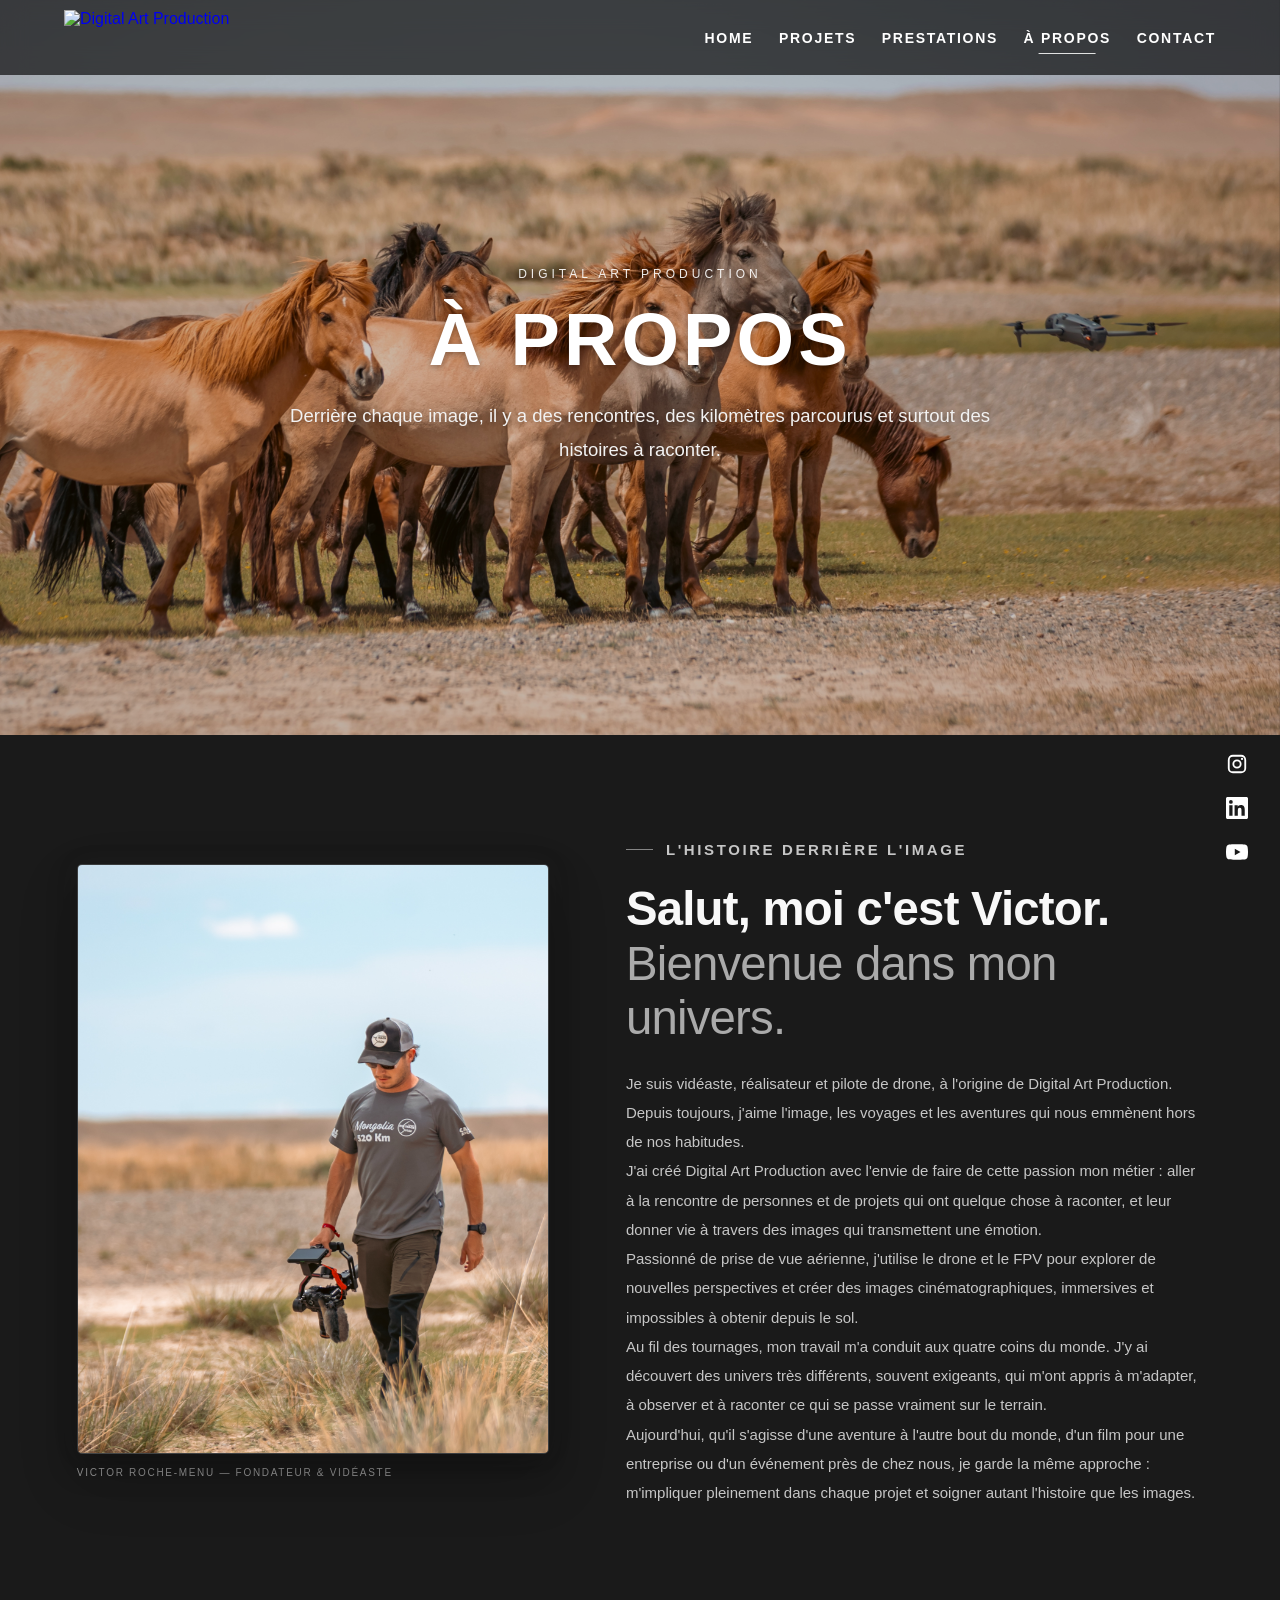
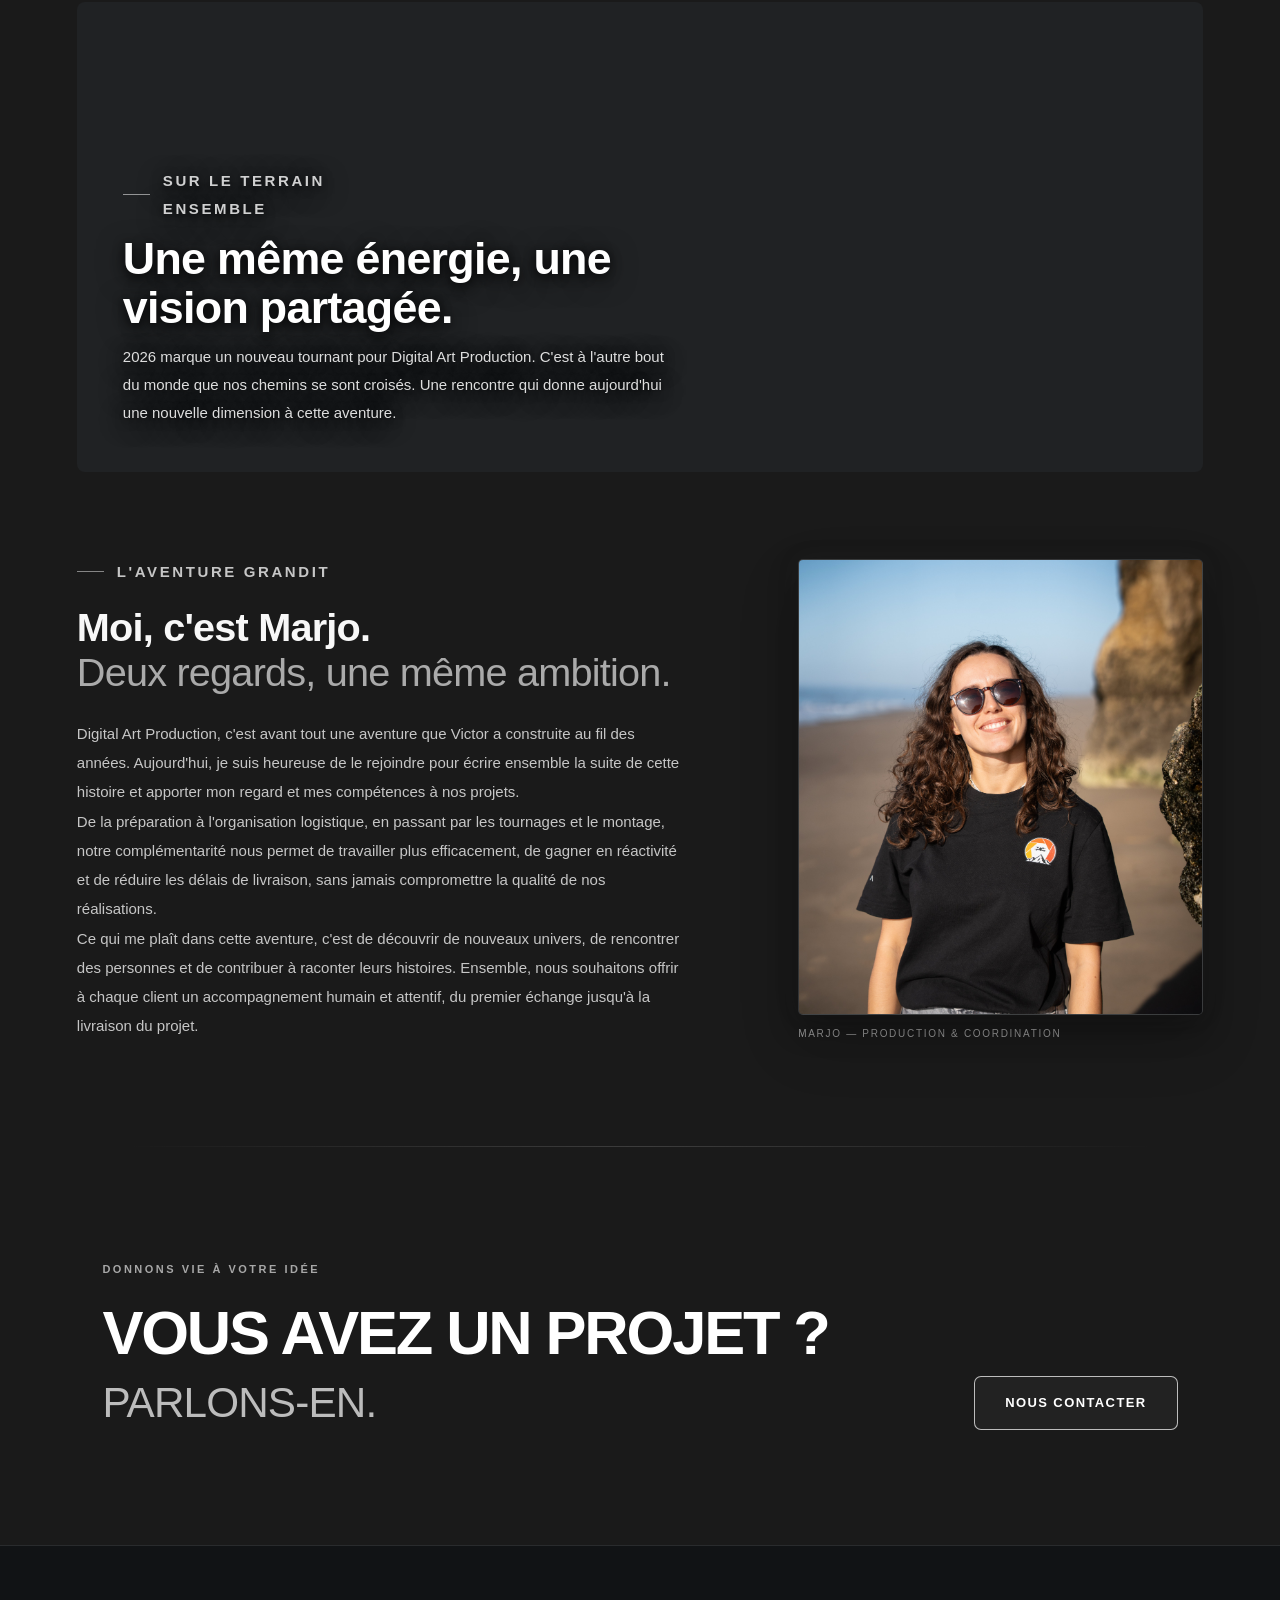
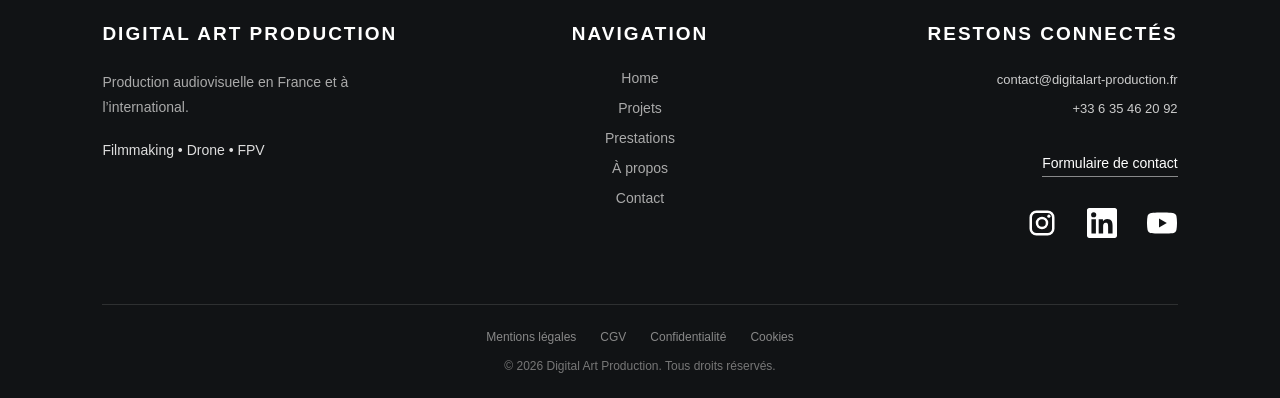
==== commit 6ff43f77: "Ajout du favicon Digital Art Production" ====
--- a/apropos.html
+++ b/apropos.html
@@ -3,6 +3,7 @@
 <html lang="fr">
 
 <head>
+  <link rel="icon" type="image/png" href="/images/favicon.png">
     <!-- INFORMATIONS GÉNÉRALES -->
     <meta charset="UTF-8">
     <meta name="viewport" content="width=device-width, initial-scale=1.0">
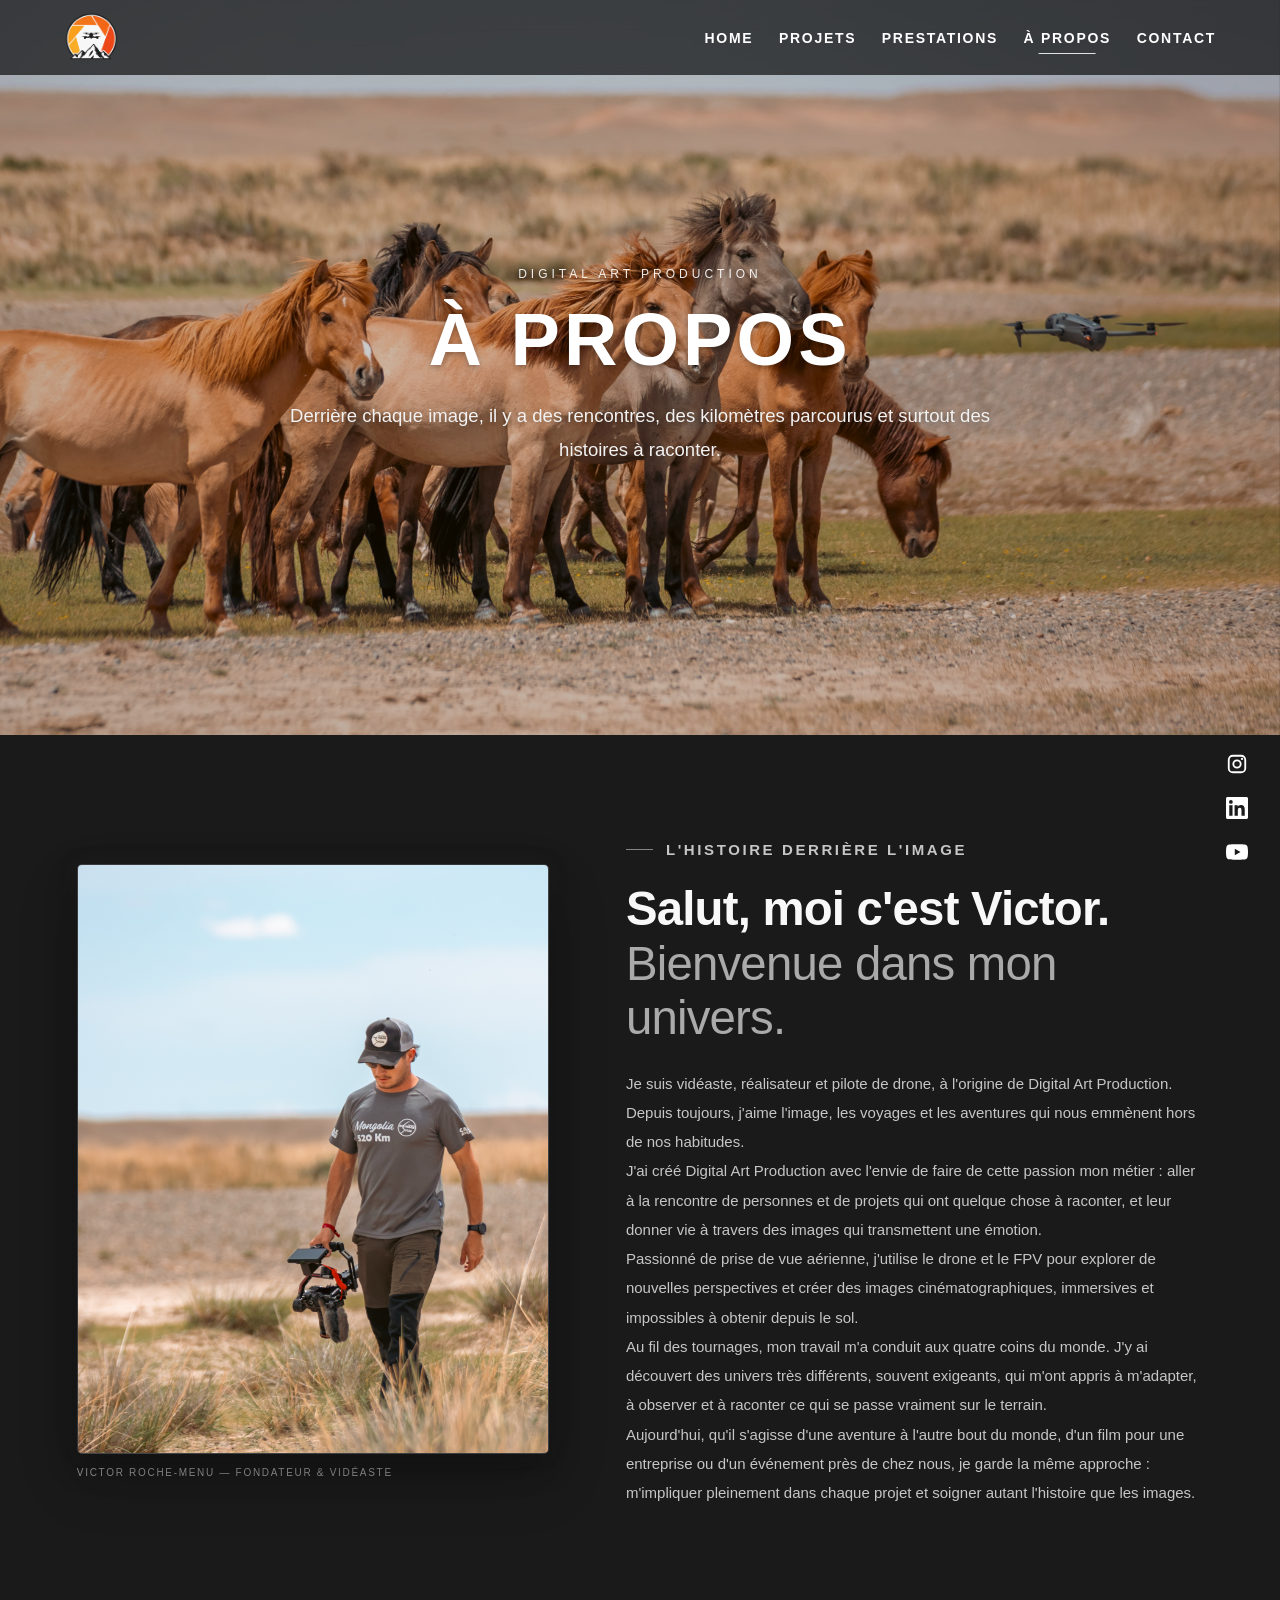
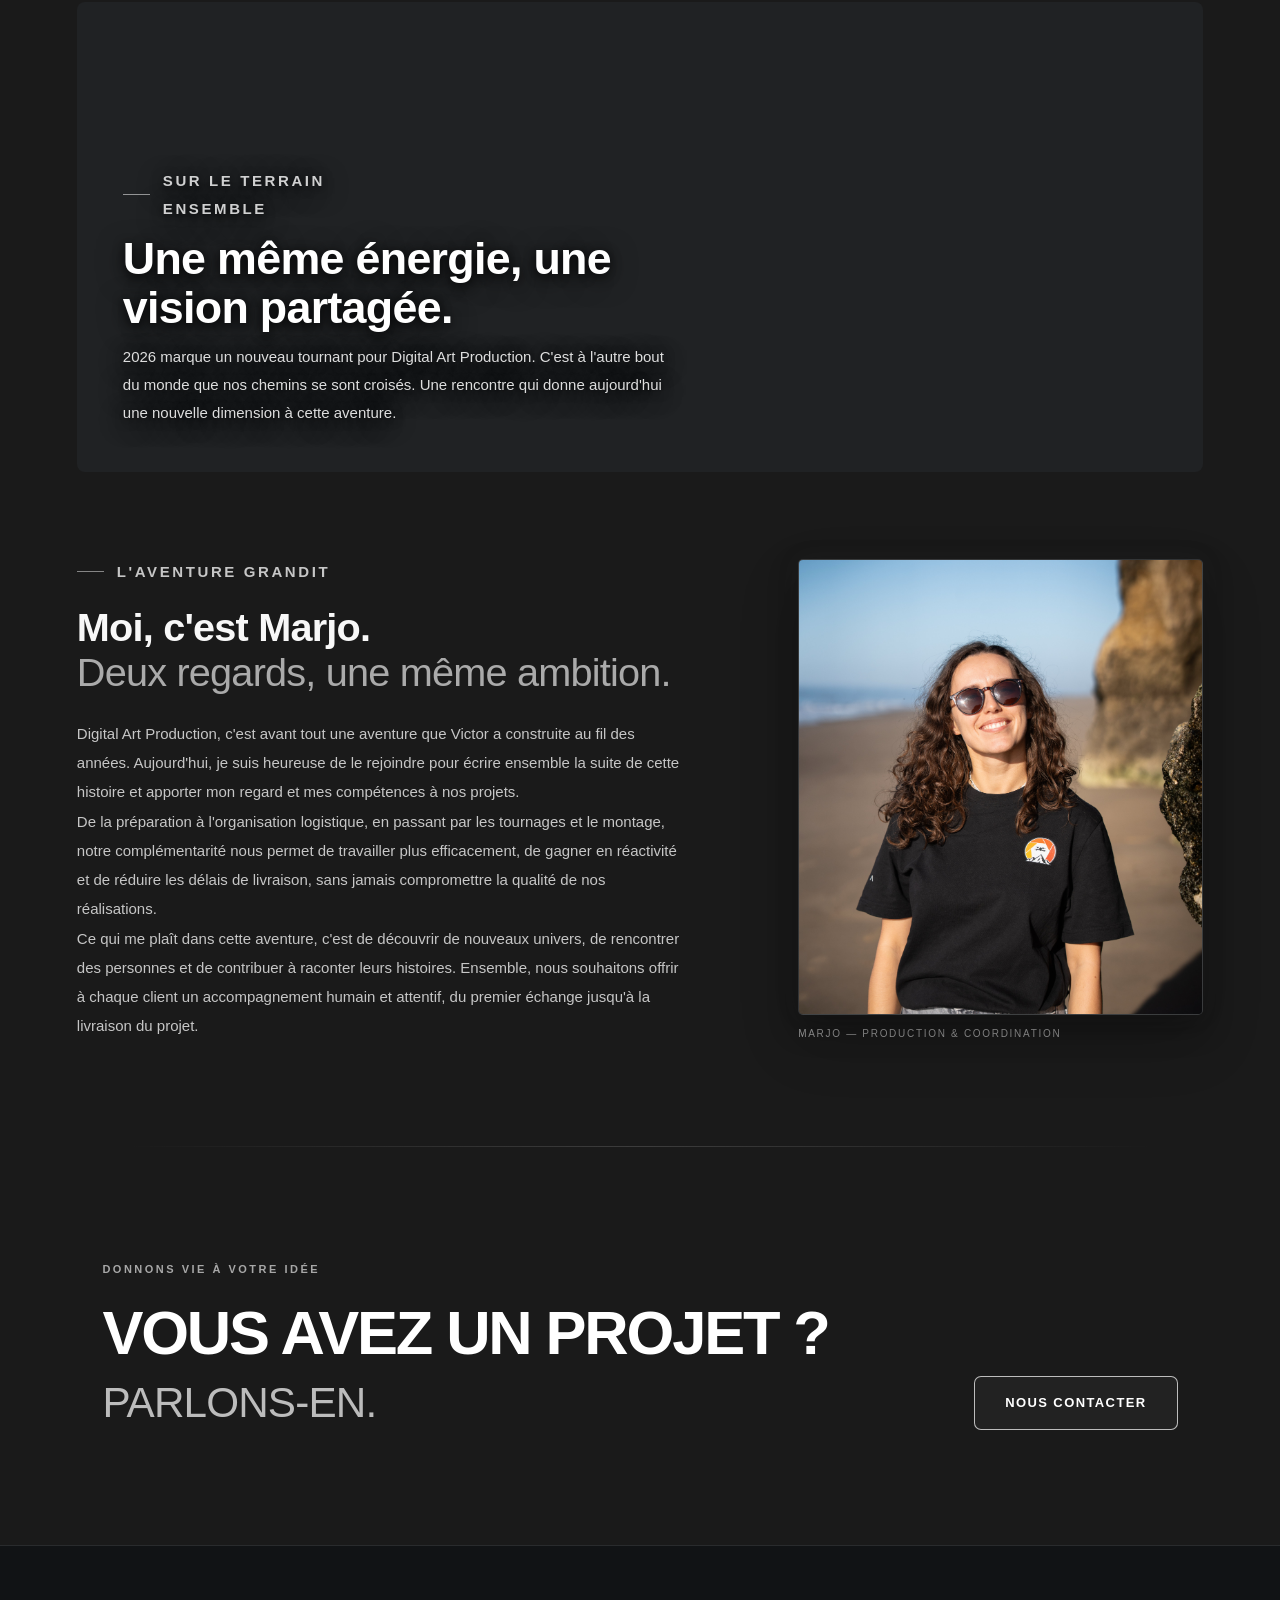
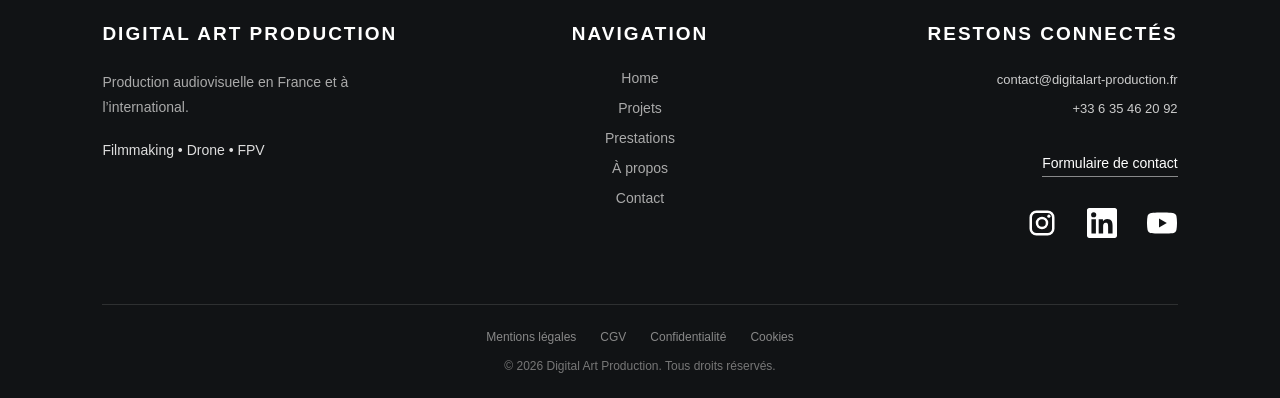
==== commit a1e44a6f: "Correction affichage mobile et carrousels À propos" ====
--- a/apropos.html
+++ b/apropos.html
@@ -3,7 +3,6 @@
 <html lang="fr">
 
 <head>
-  <link rel="icon" type="image/png" href="/images/favicon.png">
     <!-- INFORMATIONS GÉNÉRALES -->
     <meta charset="UTF-8">
     <meta name="viewport" content="width=device-width, initial-scale=1.0">
@@ -1316,6 +1315,31 @@
   }
 }
 </style>
+<style id="about-mobile-stable-background-and-side-text-2026">
+/* Mobile : hauteur fixe de référence évitant les recadrages au défilement
+   lors de l'apparition/disparition des barres du navigateur. */
+@media (max-width: 800px) {
+  body.about-page::before {
+    top: 0 !important;
+    right: 0 !important;
+    bottom: auto !important;
+    left: 0 !important;
+    height: 100vh !important;
+    height: 100lvh !important;
+    min-height: 100lvh !important;
+    background-size: cover !important;
+    background-position: calc(100% + 25vw) top !important;
+  }
+  /* Cartes Victor 3 et 5 : 17,5 px / 2. */
+  .about-page .about-founder .about-reading-carousel > .about-slide.about-victor-side-card .about-victor-side-copy p {
+    font-size: 12px !important;
+  }
+  /* Carte Marjo 3 : 17,5 px / 2. */
+  .about-page .about-team .about-reading-carousel > .about-slide.about-marjo-side-card .about-marjo-side-copy p {
+    font-size: 12px !important;
+  }
+}
+</style>
 </head>
 
 <body class="about-page">
